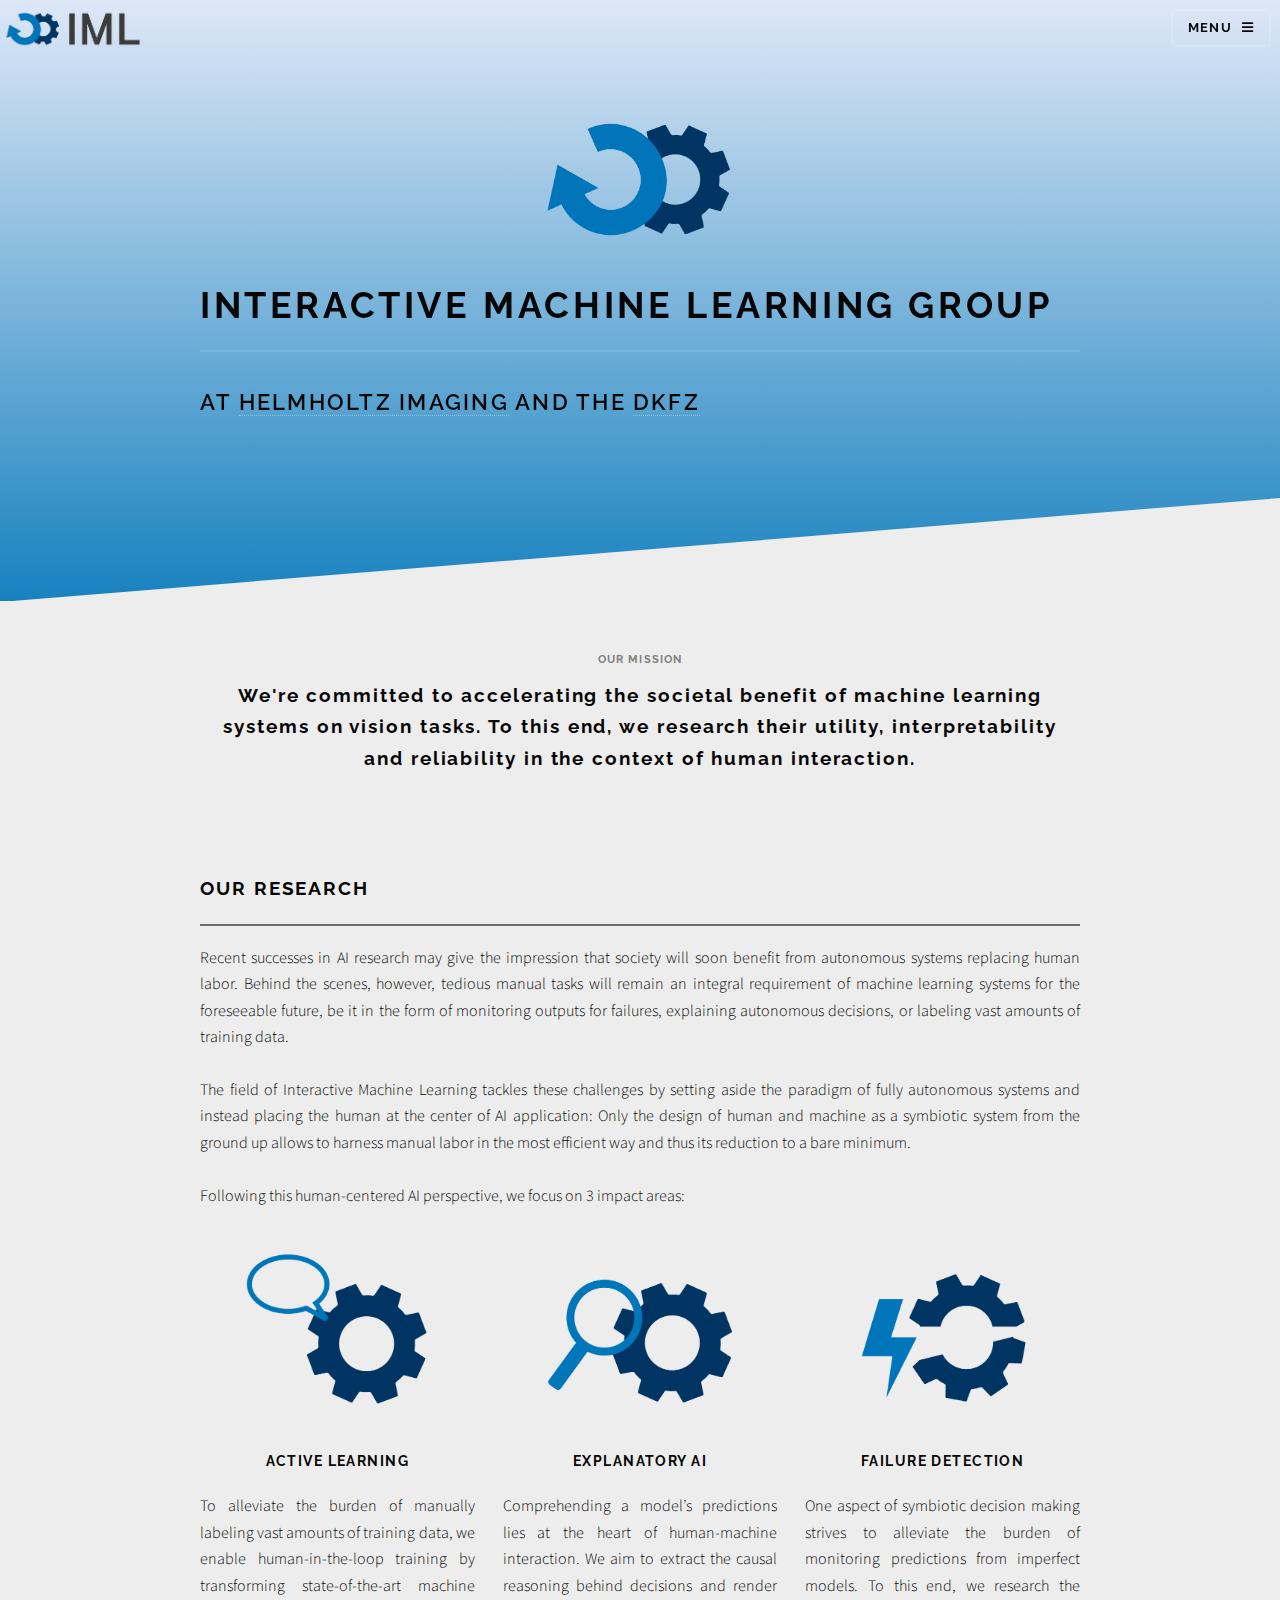
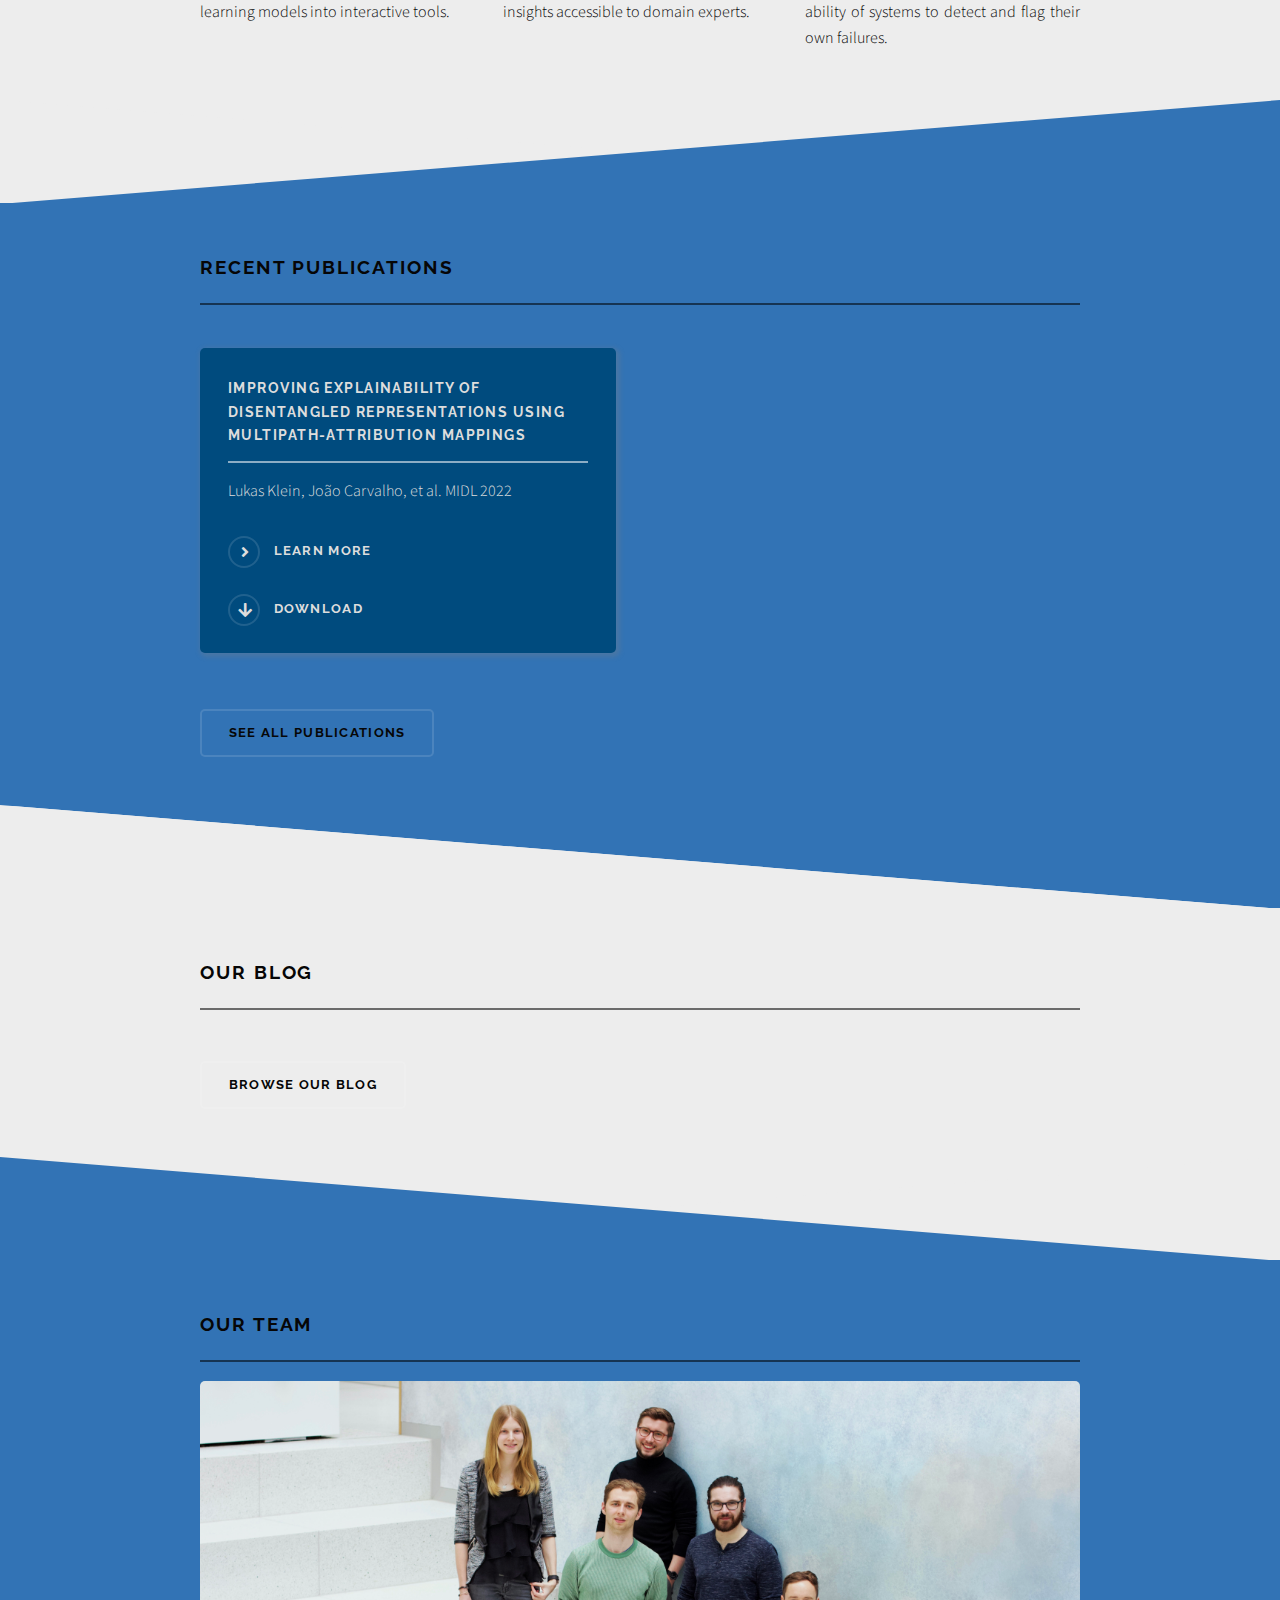
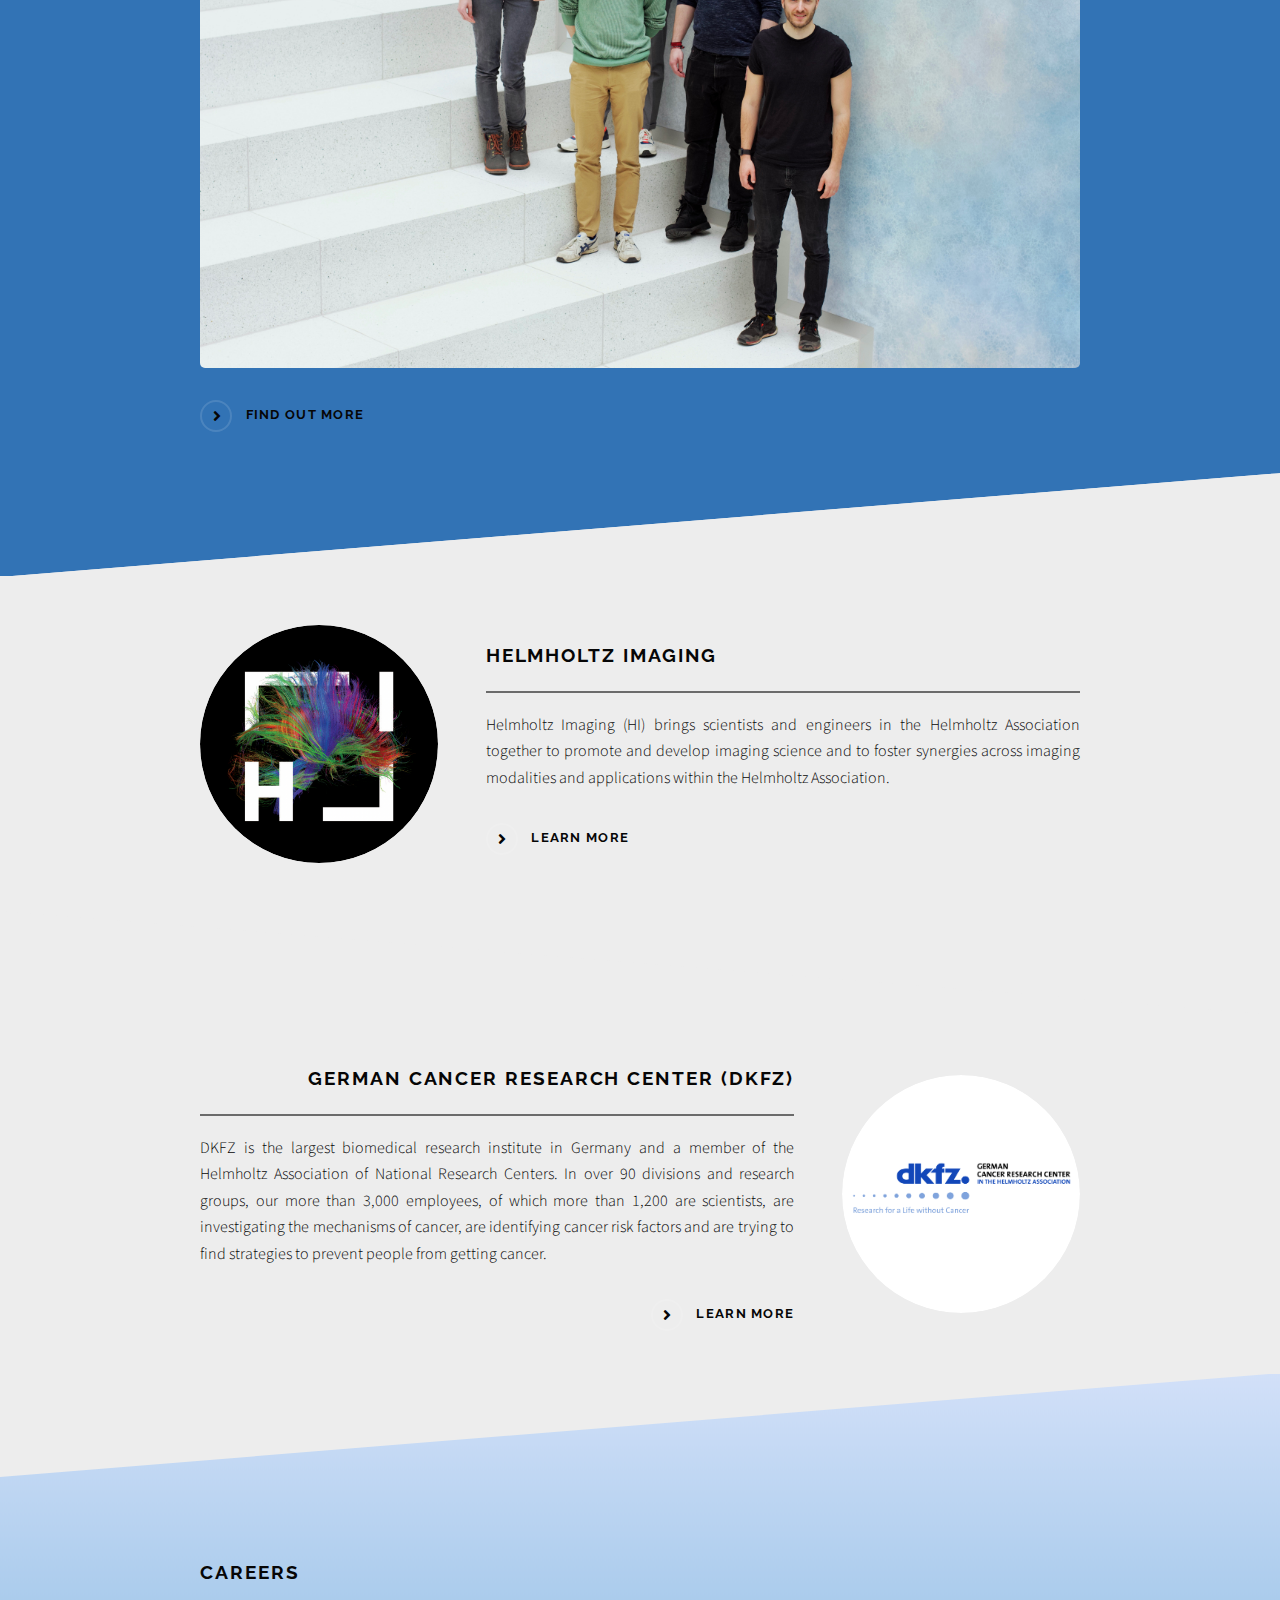
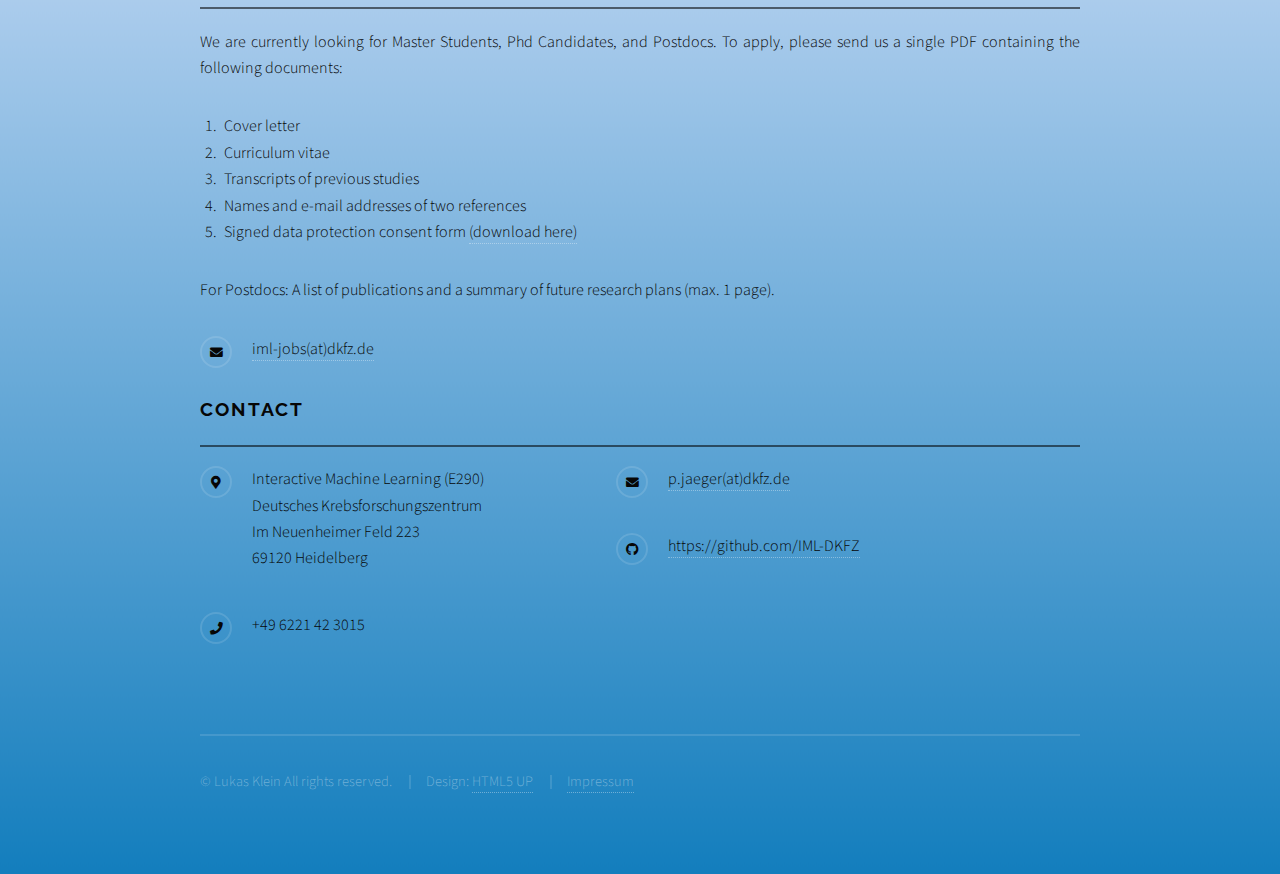
==== index.html @ 7877ff31 "from video back to gif background" ====
<!DOCTYPE HTML>
<!--
	Solid State by HTML5 UP
	html5up.net | @ajlkn
	Free for personal and commercial use under the CCA 3.0 license (html5up.net/license)
-->
<html>

<head>
	<title>IML Group - Home</title>
	<meta charset="utf-8" />
	<meta name="viewport" content="width=device-width, initial-scale=1, user-scalable=no" />
	<link rel="stylesheet" href="assets/css/main.css" />
	<noscript>
		<link rel="stylesheet" href="assets/css/noscript.css" />
	</noscript>
	<link rel="icon" type="image/vnd.microsoft.icon" href="images/favicon.ico">
</head>


<body class="is-preload">
	<!-- Page Wrapper -->
	<div id="page-wrapper">
		<!-- Header -->
		<header id="header" class="alt">
			<a href="index.html"><img src="images/logo.png" /></a>
			<nav>
				<a href="#menu">Menu</a>
			</nav>
		</header>

		<!-- Menu -->
		<nav id="menu">
			<div class="inner">
				<h2>Menu</h2>
				<ul class="links">
					<li><a href="index.html">Home</a></li>
					<li><a href="publications.html">Publications</a></li>
					<li><a href="blog.html">Blog</a></li>
					<li><a href="aboutus.html">Team</a></li>
					<li><a href="careers.html">Careers</a></li>
					<li><a href="https://github.com/IML-DKFZ" target="_blank" rel="noopener noreferrer">GitHub</a></li>
				</ul>
				<a href="#" class="close">Close</a>
			</div>
		</nav>

		<!-- Banner -->
		<section id="banner">
			<div class="inner">

				<center>
					<div class="logo">
						<img src="images/logo2.png" />
					</div>
				</center>

				<h2>Interactive Machine Learning Group</h2>
				<p>At <a href="https://www.helmholtz-imaging.de">Helmholtz Imaging</a> and the <a
						href="https://www.dkfz.de/en/interaktives-maschinelles-lernen/index.php">DKFZ</a>
				</p>
			</div>
		</section>

		<!-- Wrapper -->

		<section id="four" class="wrapper style2">
			<div class="inner">
				<div class="content">
					<center>
						<h5 style="color:grey">Our Mission</h5>
						<h2 style="text-transform:none;">We're committed to accelerating the societal benefit of machine
							learning systems on vision tasks. To this end, we research their utility,
							interpretability and reliability in the context of human interaction.</h2>
					</center>
					<br><br><br>
					<h2 class="major">Our Research</h2>
					<p style="text-align:justify;">
						Recent successes in AI research may give the impression that society will soon benefit from
						autonomous systems replacing human labor.
						Behind the scenes, however, tedious manual tasks will remain an integral requirement of machine
						learning systems for the foreseeable future,
						be it in the form of monitoring outputs for failures, explaining autonomous decisions, or
						labeling vast amounts of training data.<br><br>
						The field of Interactive Machine Learning tackles these challenges by setting aside the paradigm
						of fully autonomous systems and instead placing the human at the center of AI application:
						Only the design of human and machine as a symbiotic system from the ground up allows to harness
						manual labor in the most efficient way and thus its reduction to a bare minimum. <br><br>
						Following this human-centered AI perspective, we focus on 3 impact areas:

					</p>
					<div class="row">
						<div class="col-4 col-12-medium">
							<center>
								<img src="images/al.png" width="200" alt="" />
								<p>
								<h3 class="minor" style="line-height: 0px;">Active Learning</h3>
								</p>
							</center>
							<p style="text-align:justify;">To alleviate the burden of manually labeling vast amounts
								of
								training data, we enable
								human-in-the-loop training by transforming state-of-the-art machine learning models
								into
								interactive tools.</p>
						</div>
						<div class=" col-4 col-12-medium">
							<center>
								<img src="images/xai.png" width="200" alt="" />
								<p>
								<h3 class="minor" style="line-height: 0px;">Explanatory AI</h3>
								</p>
							</center>
							<p style="text-align:justify;">Comprehending a model’s predictions lies at the heart of
								human-machine interaction. We
								aim to extract the causal reasoning behind decisions and render insights accessible
								to
								domain experts.</p>
						</div>
						<div class="col-4 col-12-medium">
							<center>
								<img src="images/ood.png" width="200" alt="" />
								<p>
								<h3 class="minor" style="line-height: 0px;">Failure Detection</h3>
								</p>
							</center>
							<p style="text-align:justify;">One aspect of symbiotic decision making strives to
								alleviate
								the burden of monitoring
								predictions from imperfect models. To this end, we research the ability of systems
								to
								detect and flag their own failures.</p>
						</div>
					</div>

				</div>
			</div>
		</section>

		<!-- Four -->
		<section id="four" class="wrapper style1">
			<div class="inner">
				<h2 class="major">Recent Publications</h2>
				<section class="features">
					<article>
						<a href="blog.html" class="image"><img src="images/Blog_Pub_Images/xdssl.png" alt="" /></a>
						<h3 class="major">Improving Explainability of Disentangled Representations using
							Multipath-Attribution Mappings</h3>
						<p>Lukas Klein, João Carvalho, et al. MIDL 2022 </p>
						<a href="publications.html" class="special">Learn more</a>
						<a href="https://openreview.net/pdf?id=3uQ2Z0MhnoE" class="download">Download</a>
					</article>
				</section>
				<ul class="actions">
					<li><a href="publications.html" class="button">See all Publications</a></li>
				</ul>
			</div>
		</section>

		</section>

		<!-- Four -->
		<section id="four" class="wrapper alt style2">
			<div class="inner">
				<h2 class="major">Our Blog</h2>
				<section class="features">
					<!-- <article>
						<a href="blog.html" class="image"><img src="images/Blog_Pub_Images/xdssl.png" alt="" /></a>
						<h3 class="major">Improving Explainability of Disentangled Representations
							using
							Multipath-Attribution Mappings</h3>
						<p>Ethan Perez, Saffron Huang, et al. arXiv 2022 </p>
						<a href="/blog_article_1.html" class="special">Learn more</a>
					</article> -->
				</section>
				<ul class="actions">
					<li><a href="blog.html" class="button">Browse our Blog</a></li>
				</ul>
			</div>
		</section>

		</section>

		<section id="wrapper">
			<section id="eight" class="wrapper alt style1">
				<div class="inner">
					<div class="content">
						<h2 class="major">Our Team</h2>
						<div class="col-12"><span class="image fit"><img src="images/team.jpg" alt="" /></span></div>
						<a href="aboutus.html" class="special">Find out more</a>
					</div>
				</div>
			</section>

			<!-- One -->
			<section id="one" class="wrapper spotlight style1">
				<div class="inner">
					<a href="#" class="image"><img src="images/hi.png" alt="" /></a>
					<div class="content">
						<h2 class="major">Helmholtz Imaging</h2>
						<p style="text-align:justify;">Helmholtz Imaging (HI) brings scientists and
							engineers in the Helmholtz
							Association
							together to promote and develop imaging science and to foster synergies across imaging
							modalities and applications within the Helmholtz Association.</p>
						<a href="https://www.helmholtz-imaging.de" class="special">Learn more</a>
					</div>
				</div>
			</section>

			<!-- Two -->
			<section id="two" class="wrapper alt spotlight style1">
				<div class="inner">
					<a href="#" class="image"><img src="images/dkfz.png" alt="" /></a>
					<div class="content">
						<h2 class="major">German Cancer Research Center (DKFZ)</h2>
						<p style="text-align:justify;">DKFZ is the largest biomedical research institute in Germany and
							a member of the
							Helmholtz Association of National Research Centers. In over 90 divisions and research
							groups,
							our more than 3,000 employees, of which more than 1,200 are scientists, are investigating
							the
							mechanisms of cancer, are identifying cancer risk factors and are trying to find strategies
							to
							prevent people from getting cancer. </p>
						<a href="https://www.dkfz.de/en/interaktives-maschinelles-lernen/index.php"
							class="special">Learn
							more</a>
					</div>
				</div>
			</section>

			<!-- Footer -->
			<section id="footer">
				<div class="inner">
					<h2 class="major">Careers</h2>
					<p style="text-align:justify;">We are currently looking for Master Students, Phd Candidates, and
						Postdocs. To apply, please send
						us a single PDF containing the following documents:
					<ol>
						<li>Cover letter </li>
						<li>Curriculum vitae</li>
						<li>Transcripts of previous studies</li>
						<li>Names and e-mail addresses of two references</li>
						<li>Signed data protection consent form <a
								href="https://www.dkfz.de/en/mic/vacancies/DataProtectionConsent_E230_english_17.08.2020.pdf">(download
								here)
							</a></li>
					</ol>
					For Postdocs: A list of publications and a summary of future research plans (max. 1 page).</p>
					<ul class="contact">
						<li class="icon solid fa-envelope"><a href="mailto:iml-jobs@dkfz.de">iml-jobs(at)dkfz.de
							</a></li>

					</ul>
					<h2 class="major">Contact</h2>
					<ul class="contact">
						<li class="icon solid fa-map-marker-alt">
							Interactive Machine Learning (E290) <br />
							Deutsches Krebsforschungszentrum <br />
							Im Neuenheimer Feld 223 <br />
							69120 Heidelberg
						</li>
						<li class="icon solid fa-phone">+49 6221 42 3015</li>

					</ul>

					<ul class="contact">
						<li class="icon solid fa-envelope"><a href="mailto:p.jaegers@dkfz.de">p.jaeger(at)dkfz.de
							</a></li>
						<li class="icon brands fa-github"><a href="https://github.com/IML-DKFZ" target="_blank"
								rel="noopener noreferrer">https://github.com/IML-DKFZ</a></li>
					</ul>

					<ul class="copyright">
						<li>&copy; Lukas Klein All rights reserved.</li>
						<li>Design: <a href="http://html5up.net">HTML5 UP</a></li>
						<li><a href="impressum.html">Impressum</a></li>
					</ul>
				</div>
			</section>

	</div>

	<!-- Scripts -->
	<script src="assets/js/jquery.min.js"></script>
	<script src="assets/js/jquery.scrollex.min.js"></script>
	<script src="assets/js/browser.min.js"></script>
	<script src="assets/js/breakpoints.min.js"></script>
	<script src="assets/js/util.js"></script>
	<script src="assets/js/main.js"></script>

</body>

</html>
---- assets/css/main.css ----
@import url(fontawesome-all.min.css);
@import url("https://fonts.googleapis.com/css?family=Raleway:200,400,700|Source+Sans+Pro:300,400,600,300italic,600italic");

/*
	Solid State by HTML5 UP
	html5up.net | @ajlkn
	Free for personal and commercial use under the CCA 3.0 license (html5up.net/license)
*/

html,
body,
div,
span,
applet,
object,
iframe,
h1,
h2,
h3,
h4,
h5,
h6,
p,
blockquote,
pre,
a,
abbr,
acronym,
address,
big,
cite,
code,
del,
dfn,
em,
img,
ins,
kbd,
q,
s,
samp,
small,
strike,
strong,
sub,
sup,
tt,
var,
b,
u,
i,
center,
dl,
dt,
dd,
ol,
ul,
li,
fieldset,
form,
label,
legend,
table,
caption,
tbody,
tfoot,
thead,
tr,
th,
td,
article,
aside,
canvas,
details,
embed,
figure,
figcaption,
footer,
header,
hgroup,
menu,
nav,
output,
ruby,
section,
summary,
time,
mark,
audio,
video {
	margin: 0;
	padding: 0;
	border: 0;
	font-size: 100%;
	font: inherit;
	vertical-align: baseline;
}

article,
aside,
details,
figcaption,
figure,
footer,
header,
hgroup,
menu,
nav,
section {
	display: block;
}

body {
	line-height: 1;
}

ol,
ul {
	list-style: none;
}

blockquote,
q {
	quotes: none;
}

blockquote:before,
blockquote:after,
q:before,
q:after {
	content: '';
	content: none;
}

table {
	border-collapse: collapse;
	border-spacing: 0;
}

body {
	-webkit-text-size-adjust: none;
}

mark {
	background-color: transparent;
	color: inherit;
}

input::-moz-focus-inner {
	border: 0;
	padding: 0;
}

input,
select,
textarea {
	-moz-appearance: none;
	-webkit-appearance: none;
	-ms-appearance: none;
	appearance: none;
}

/* Basic */

@-ms-viewport {
	width: device-width;
}

body {
	-ms-overflow-style: scrollbar;
}

@media screen and (max-width: 480px) {

	html,
	body {
		min-width: 320px;
	}

}

html {
	box-sizing: border-box;
}

*,
*:before,
*:after {
	box-sizing: inherit;
}

body {
	background-color: #ededed;
	background-image: linear-gradient(to top, rgba(0, 118, 186, 0.9), 80%, rgba(212, 227, 252, 0.6)), url("../../images/bg2.gif");
	background-size: auto,
		cover;
	background-attachment: fixed,
		fixed;
	background-position: center,
		center;
}

body.is-preload *,
body.is-preload *:before,
body.is-preload *:after {
	-moz-animation: none !important;
	-webkit-animation: none !important;
	-ms-animation: none !important;
	animation: none !important;
	-moz-transition: none !important;
	-webkit-transition: none !important;
	-ms-transition: none !important;
	transition: none !important;
}

/* Type */

body,
input,
select,
textarea {
	color: #060606;
	font-family: "Source Sans Pro", Helvetica, sans-serif;
	font-size: 16.5pt;
	font-weight: 300;
	line-height: 1.65;
}

@media screen and (max-width: 1680px) {

	body,
	input,
	select,
	textarea {
		font-size: 13pt;
	}

}

@media screen and (max-width: 1280px) {

	body,
	input,
	select,
	textarea {
		font-size: 12pt;
	}

}

@media screen and (max-width: 980px) {

	body,
	input,
	select,
	textarea {
		font-size: 12pt;
	}

}

@media screen and (max-width: 736px) {

	body,
	input,
	select,
	textarea {
		font-size: 12pt;
	}

}

@media screen and (max-width: 480px) {

	body,
	input,
	select,
	textarea {
		font-size: 12pt;
	}

}

a {
	-moz-transition: color 0.2s ease-in-out, border-bottom-color 0.2s ease-in-out;
	-webkit-transition: color 0.2s ease-in-out, border-bottom-color 0.2s ease-in-out;
	-ms-transition: color 0.2s ease-in-out, border-bottom-color 0.2s ease-in-out;
	transition: color 0.2s ease-in-out, border-bottom-color 0.2s ease-in-out;
	border-bottom: dotted 1px rgba(255, 255, 255, 0.35);
	color: #060606;
	text-decoration: none;
}

a:hover {
	border-bottom-color: transparent;
	color: #060606 !important;
}

a.special:not(.button) {
	text-decoration: none;
	border-bottom: 0;
	display: block;
	font-family: Raleway, Helvetica, sans-serif;
	font-size: 0.8em;
	font-weight: 700;
	letter-spacing: 0.1em;
	margin: 0 0 2em 0;
	text-transform: uppercase;
}

a.special:not(.button):before {
	-moz-osx-font-smoothing: grayscale;
	-webkit-font-smoothing: antialiased;
	display: inline-block;
	font-style: normal;
	font-variant: normal;
	text-rendering: auto;
	line-height: 1;
	text-transform: none !important;
	font-family: 'Font Awesome 5 Free';
	font-weight: 900;
}

a.special:not(.button):before {
	-moz-transition: background-color 0.2s ease-in-out;
	-webkit-transition: background-color 0.2s ease-in-out;
	-ms-transition: background-color 0.2s ease-in-out;
	transition: background-color 0.2s ease-in-out;
	border-radius: 100%;
	border: solid 2px rgba(255, 255, 255, 0.125);
	content: '\f105';
	display: inline-block;
	font-size: 1.25em;
	height: 2em;
	line-height: 1.75em;
	margin-right: 0.85em;
	text-align: center;
	text-indent: 0.15em;
	vertical-align: middle;
	width: 2em;
}

a.special:not(.button):hover:before {
	background-color: rgba(255, 255, 255, 0.025);
}

a.special:not(.button):active:before {
	background-color: rgba(255, 255, 255, 0.075);
}

a.download:not(.button) {
	text-decoration: none;
	border-bottom: 0;
	display: block;
	font-family: Raleway, Helvetica, sans-serif;
	font-size: 0.8em;
	font-weight: 700;
	letter-spacing: 0.1em;
	margin: 0 0 2em 0;
	text-transform: uppercase;
}

a.download:not(.button):before {
	-moz-osx-font-smoothing: grayscale;
	-webkit-font-smoothing: antialiased;
	display: inline-block;
	font-style: normal;
	font-variant: normal;
	text-rendering: auto;
	line-height: 1;
	text-transform: none !important;
	font-family: 'Font Awesome 5 Free';
	font-weight: 900;
}

a.download:not(.button):before {
	-moz-transition: background-color 0.2s ease-in-out;
	-webkit-transition: background-color 0.2s ease-in-out;
	-ms-transition: background-color 0.2s ease-in-out;
	transition: background-color 0.2s ease-in-out;
	border-radius: 100%;
	border: solid 2px rgba(255, 255, 255, 0.125);
	content: '\f063';
	display: inline-block;
	font-size: 1.25em;
	height: 2em;
	line-height: 1.75em;
	margin-right: 0.85em;
	text-align: center;
	text-indent: 0.15em;
	vertical-align: middle;
	width: 2em;
}

a.download:not(.button):hover:before {
	background-color: rgba(255, 255, 255, 0.025);
}

a.download:not(.button):active:before {
	background-color: rgba(255, 255, 255, 0.075);
}

strong,
b {
	color: #060606;
	font-weight: 600;
}

em,
i {
	font-style: italic;
}

p {
	margin: 0 0 2em 0;
}

h1,
h2,
h3,
h4,
h5,
h6 {
	color: #060606;
	font-family: Raleway, Helvetica, sans-serif;
	font-weight: 700;
	letter-spacing: 0.1em;
	margin: 0 0 1em 0;
	text-transform: uppercase;
}

h1 a,
h2 a,
h3 a,
h4 a,
h5 a,
h6 a {
	color: inherit;
	text-decoration: none;
	border-bottom: 0;
}

h1 span,
h2 span,
h3 span,
h4 span,
h5 span,
h6 span {
	font-weight: 200;
}

h1.major,
h2.major,
h3.major,
h4.major,
h5.major,
h6.major {
	padding-bottom: 1em;
	border-bottom: solid 2px rgba(0, 0, 0, 0.55);
}

h2 {
	font-size: 1.2em;
}

h3 {
	font-size: 0.9em;
}

h4 {
	font-size: 0.7em;
}

h5 {
	font-size: 0.7em;
}

h6 {
	font-size: 0.7em;
}

@media screen and (max-width: 736px) {

	h2 {
		font-size: 1em;
	}

	h3 {
		font-size: 0.8em;
	}

}

sub {
	font-size: 0.8em;
	position: relative;
	top: 0.5em;
}

sup {
	font-size: 0.8em;
	position: relative;
	top: -0.5em;
}

blockquote {
	border-left: solid 4px rgba(255, 255, 255, 0.125);
	font-style: italic;
	margin: 0 0 2em 0;
	padding: 0.5em 0 0.5em 2em;
}

code {
	background: rgba(255, 255, 255, 0.025);
	border-radius: 5px;
	border: solid 2px rgba(255, 255, 255, 0.125);
	font-family: "Courier New", monospace;
	font-size: 0.9em;
	margin: 0 0.25em;
	padding: 0.25em 0.65em;
}

pre {
	-webkit-overflow-scrolling: touch;
	font-family: "Courier New", monospace;
	font-size: 0.9em;
	margin: 0 0 2em 0;
}

pre code {
	display: block;
	line-height: 1.75em;
	padding: 1em 1.5em;
	overflow-x: auto;
}

hr {
	border: 0;
	border-bottom: solid 2px rgba(255, 255, 255, 0.125);
	margin: 2.5em 0;
}

hr.major {
	margin: 4em 0;
}

.align-left {
	text-align: left;
}

.align-center {
	text-align: center;
}

.align-right {
	text-align: right;
}

/* Row */

.row {
	display: flex;
	flex-wrap: wrap;
	box-sizing: border-box;
	align-items: stretch;
}

.row>* {
	box-sizing: border-box;
}

.row.gtr-uniform>*> :last-child {
	margin-bottom: 0;
}

.row.aln-left {
	justify-content: flex-start;
}

.row.aln-center {
	justify-content: center;
}

.row.aln-right {
	justify-content: flex-end;
}

.row.aln-top {
	align-items: flex-start;
}

.row.aln-middle {
	align-items: center;
}

.row.aln-bottom {
	align-items: flex-end;
}

.row>.imp {
	order: -1;
}

.row>.col-1 {
	width: 8.33333%;
}

.row>.off-1 {
	margin-left: 8.33333%;
}

.row>.col-2 {
	width: 16.66667%;
}

.row>.off-2 {
	margin-left: 16.66667%;
}

.row>.col-3 {
	width: 25%;
}

.row>.off-3 {
	margin-left: 25%;
}

.row>.col-4 {
	width: 33.33333%;
}

.row>.off-4 {
	margin-left: 33.33333%;
}

.row>.col-5 {
	width: 41.66667%;
}

.row>.off-5 {
	margin-left: 41.66667%;
}

.row>.col-6 {
	width: 50%;
}

.row>.off-6 {
	margin-left: 50%;
}

.row>.col-7 {
	width: 58.33333%;
}

.row>.off-7 {
	margin-left: 58.33333%;
}

.row>.col-8 {
	width: 66.66667%;
}

.row>.off-8 {
	margin-left: 66.66667%;
}

.row>.col-9 {
	width: 75%;
}

.row>.off-9 {
	margin-left: 75%;
}

.row>.col-10 {
	width: 83.33333%;
}

.row>.off-10 {
	margin-left: 83.33333%;
}

.row>.col-11 {
	width: 91.66667%;
}

.row>.off-11 {
	margin-left: 91.66667%;
}

.row>.col-12 {
	width: 100%;
}

.row>.off-12 {
	margin-left: 100%;
}

.row.gtr-0 {
	margin-top: 0;
	margin-left: 0em;
}

.row.gtr-0>* {
	padding: 0 0 0 0em;
}

.row.gtr-0.gtr-uniform {
	margin-top: 0em;
}

.row.gtr-0.gtr-uniform>* {
	padding-top: 0em;
}

.row.gtr-25 {
	margin-top: 0;
	margin-left: -0.4375em;
}

.row.gtr-25>* {
	padding: 0 0 0 0.4375em;
}

.row.gtr-25.gtr-uniform {
	margin-top: -0.4375em;
}

.row.gtr-25.gtr-uniform>* {
	padding-top: 0.4375em;
}

.row.gtr-50 {
	margin-top: 0;
	margin-left: -0.875em;
}

.row.gtr-50>* {
	padding: 0 0 0 0.875em;
}

.row.gtr-50.gtr-uniform {
	margin-top: -0.875em;
}

.row.gtr-50.gtr-uniform>* {
	padding-top: 0.875em;
}

.row {
	margin-top: 0;
	margin-left: -1.75em;
}

.row>* {
	padding: 0 0 0 1.75em;
}

.row.gtr-uniform {
	margin-top: -1.75em;
}

.row.gtr-uniform>* {
	padding-top: 1.75em;
}

.row.gtr-150 {
	margin-top: 0;
	margin-left: -2.625em;
}

.row.gtr-150>* {
	padding: 0 0 0 2.625em;
}

.row.gtr-150.gtr-uniform {
	margin-top: -2.625em;
}

.row.gtr-150.gtr-uniform>* {
	padding-top: 2.625em;
}

.row.gtr-200 {
	margin-top: 0;
	margin-left: -3.5em;
}

.row.gtr-200>* {
	padding: 0 0 0 3.5em;
}

.row.gtr-200.gtr-uniform {
	margin-top: -3.5em;
}

.row.gtr-200.gtr-uniform>* {
	padding-top: 3.5em;
}

@media screen and (max-width: 1680px) {

	.row {
		display: flex;
		flex-wrap: wrap;
		box-sizing: border-box;
		align-items: stretch;
	}

	.row>* {
		box-sizing: border-box;
	}

	.row.gtr-uniform>*> :last-child {
		margin-bottom: 0;
	}

	.row.aln-left {
		justify-content: flex-start;
	}

	.row.aln-center {
		justify-content: center;
	}

	.row.aln-right {
		justify-content: flex-end;
	}

	.row.aln-top {
		align-items: flex-start;
	}

	.row.aln-middle {
		align-items: center;
	}

	.row.aln-bottom {
		align-items: flex-end;
	}

	.row>.imp-xlarge {
		order: -1;
	}

	.row>.col-1-xlarge {
		width: 8.33333%;
	}

	.row>.off-1-xlarge {
		margin-left: 8.33333%;
	}

	.row>.col-2-xlarge {
		width: 16.66667%;
	}

	.row>.off-2-xlarge {
		margin-left: 16.66667%;
	}

	.row>.col-3-xlarge {
		width: 25%;
	}

	.row>.off-3-xlarge {
		margin-left: 25%;
	}

	.row>.col-4-xlarge {
		width: 33.33333%;
	}

	.row>.off-4-xlarge {
		margin-left: 33.33333%;
	}

	.row>.col-5-xlarge {
		width: 41.66667%;
	}

	.row>.off-5-xlarge {
		margin-left: 41.66667%;
	}

	.row>.col-6-xlarge {
		width: 50%;
	}

	.row>.off-6-xlarge {
		margin-left: 50%;
	}

	.row>.col-7-xlarge {
		width: 58.33333%;
	}

	.row>.off-7-xlarge {
		margin-left: 58.33333%;
	}

	.row>.col-8-xlarge {
		width: 66.66667%;
	}

	.row>.off-8-xlarge {
		margin-left: 66.66667%;
	}

	.row>.col-9-xlarge {
		width: 75%;
	}

	.row>.off-9-xlarge {
		margin-left: 75%;
	}

	.row>.col-10-xlarge {
		width: 83.33333%;
	}

	.row>.off-10-xlarge {
		margin-left: 83.33333%;
	}

	.row>.col-11-xlarge {
		width: 91.66667%;
	}

	.row>.off-11-xlarge {
		margin-left: 91.66667%;
	}

	.row>.col-12-xlarge {
		width: 100%;
	}

	.row>.off-12-xlarge {
		margin-left: 100%;
	}

	.row.gtr-0 {
		margin-top: 0;
		margin-left: 0em;
	}

	.row.gtr-0>* {
		padding: 0 0 0 0em;
	}

	.row.gtr-0.gtr-uniform {
		margin-top: 0em;
	}

	.row.gtr-0.gtr-uniform>* {
		padding-top: 0em;
	}

	.row.gtr-25 {
		margin-top: 0;
		margin-left: -0.4375em;
	}

	.row.gtr-25>* {
		padding: 0 0 0 0.4375em;
	}

	.row.gtr-25.gtr-uniform {
		margin-top: -0.4375em;
	}

	.row.gtr-25.gtr-uniform>* {
		padding-top: 0.4375em;
	}

	.row.gtr-50 {
		margin-top: 0;
		margin-left: -0.875em;
	}

	.row.gtr-50>* {
		padding: 0 0 0 0.875em;
	}

	.row.gtr-50.gtr-uniform {
		margin-top: -0.875em;
	}

	.row.gtr-50.gtr-uniform>* {
		padding-top: 0.875em;
	}

	.row {
		margin-top: 0;
		margin-left: -1.75em;
	}

	.row>* {
		padding: 0 0 0 1.75em;
	}

	.row.gtr-uniform {
		margin-top: -1.75em;
	}

	.row.gtr-uniform>* {
		padding-top: 1.75em;
	}

	.row.gtr-150 {
		margin-top: 0;
		margin-left: -2.625em;
	}

	.row.gtr-150>* {
		padding: 0 0 0 2.625em;
	}

	.row.gtr-150.gtr-uniform {
		margin-top: -2.625em;
	}

	.row.gtr-150.gtr-uniform>* {
		padding-top: 2.625em;
	}

	.row.gtr-200 {
		margin-top: 0;
		margin-left: -3.5em;
	}

	.row.gtr-200>* {
		padding: 0 0 0 3.5em;
	}

	.row.gtr-200.gtr-uniform {
		margin-top: -3.5em;
	}

	.row.gtr-200.gtr-uniform>* {
		padding-top: 3.5em;
	}

}

@media screen and (max-width: 1280px) {

	.row {
		display: flex;
		flex-wrap: wrap;
		box-sizing: border-box;
		align-items: stretch;
	}

	.row>* {
		box-sizing: border-box;
	}

	.row.gtr-uniform>*> :last-child {
		margin-bottom: 0;
	}

	.row.aln-left {
		justify-content: flex-start;
	}

	.row.aln-center {
		justify-content: center;
	}

	.row.aln-right {
		justify-content: flex-end;
	}

	.row.aln-top {
		align-items: flex-start;
	}

	.row.aln-middle {
		align-items: center;
	}

	.row.aln-bottom {
		align-items: flex-end;
	}

	.row>.imp-large {
		order: -1;
	}

	.row>.col-1-large {
		width: 8.33333%;
	}

	.row>.off-1-large {
		margin-left: 8.33333%;
	}

	.row>.col-2-large {
		width: 16.66667%;
	}

	.row>.off-2-large {
		margin-left: 16.66667%;
	}

	.row>.col-3-large {
		width: 25%;
	}

	.row>.off-3-large {
		margin-left: 25%;
	}

	.row>.col-4-large {
		width: 33.33333%;
	}

	.row>.off-4-large {
		margin-left: 33.33333%;
	}

	.row>.col-5-large {
		width: 41.66667%;
	}

	.row>.off-5-large {
		margin-left: 41.66667%;
	}

	.row>.col-6-large {
		width: 50%;
	}

	.row>.off-6-large {
		margin-left: 50%;
	}

	.row>.col-7-large {
		width: 58.33333%;
	}

	.row>.off-7-large {
		margin-left: 58.33333%;
	}

	.row>.col-8-large {
		width: 66.66667%;
	}

	.row>.off-8-large {
		margin-left: 66.66667%;
	}

	.row>.col-9-large {
		width: 75%;
	}

	.row>.off-9-large {
		margin-left: 75%;
	}

	.row>.col-10-large {
		width: 83.33333%;
	}

	.row>.off-10-large {
		margin-left: 83.33333%;
	}

	.row>.col-11-large {
		width: 91.66667%;
	}

	.row>.off-11-large {
		margin-left: 91.66667%;
	}

	.row>.col-12-large {
		width: 100%;
	}

	.row>.off-12-large {
		margin-left: 100%;
	}

	.row.gtr-0 {
		margin-top: 0;
		margin-left: 0em;
	}

	.row.gtr-0>* {
		padding: 0 0 0 0em;
	}

	.row.gtr-0.gtr-uniform {
		margin-top: 0em;
	}

	.row.gtr-0.gtr-uniform>* {
		padding-top: 0em;
	}

	.row.gtr-25 {
		margin-top: 0;
		margin-left: -0.4375em;
	}

	.row.gtr-25>* {
		padding: 0 0 0 0.4375em;
	}

	.row.gtr-25.gtr-uniform {
		margin-top: -0.4375em;
	}

	.row.gtr-25.gtr-uniform>* {
		padding-top: 0.4375em;
	}

	.row.gtr-50 {
		margin-top: 0;
		margin-left: -0.875em;
	}

	.row.gtr-50>* {
		padding: 0 0 0 0.875em;
	}

	.row.gtr-50.gtr-uniform {
		margin-top: -0.875em;
	}

	.row.gtr-50.gtr-uniform>* {
		padding-top: 0.875em;
	}

	.row {
		margin-top: 0;
		margin-left: -1.75em;
	}

	.row>* {
		padding: 0 0 0 1.75em;
	}

	.row.gtr-uniform {
		margin-top: -1.75em;
	}

	.row.gtr-uniform>* {
		padding-top: 1.75em;
	}

	.row.gtr-150 {
		margin-top: 0;
		margin-left: -2.625em;
	}

	.row.gtr-150>* {
		padding: 0 0 0 2.625em;
	}

	.row.gtr-150.gtr-uniform {
		margin-top: -2.625em;
	}

	.row.gtr-150.gtr-uniform>* {
		padding-top: 2.625em;
	}

	.row.gtr-200 {
		margin-top: 0;
		margin-left: -3.5em;
	}

	.row.gtr-200>* {
		padding: 0 0 0 3.5em;
	}

	.row.gtr-200.gtr-uniform {
		margin-top: -3.5em;
	}

	.row.gtr-200.gtr-uniform>* {
		padding-top: 3.5em;
	}

}

@media screen and (max-width: 980px) {

	.row {
		display: flex;
		flex-wrap: wrap;
		box-sizing: border-box;
		align-items: stretch;
	}

	.row>* {
		box-sizing: border-box;
	}

	.row.gtr-uniform>*> :last-child {
		margin-bottom: 0;
	}

	.row.aln-left {
		justify-content: flex-start;
	}

	.row.aln-center {
		justify-content: center;
	}

	.row.aln-right {
		justify-content: flex-end;
	}

	.row.aln-top {
		align-items: flex-start;
	}

	.row.aln-middle {
		align-items: center;
	}

	.row.aln-bottom {
		align-items: flex-end;
	}

	.row>.imp-medium {
		order: -1;
	}

	.row>.col-1-medium {
		width: 8.33333%;
	}

	.row>.off-1-medium {
		margin-left: 8.33333%;
	}

	.row>.col-2-medium {
		width: 16.66667%;
	}

	.row>.off-2-medium {
		margin-left: 16.66667%;
	}

	.row>.col-3-medium {
		width: 25%;
	}

	.row>.off-3-medium {
		margin-left: 25%;
	}

	.row>.col-4-medium {
		width: 33.33333%;
	}

	.row>.off-4-medium {
		margin-left: 33.33333%;
	}

	.row>.col-5-medium {
		width: 41.66667%;
	}

	.row>.off-5-medium {
		margin-left: 41.66667%;
	}

	.row>.col-6-medium {
		width: 50%;
	}

	.row>.off-6-medium {
		margin-left: 50%;
	}

	.row>.col-7-medium {
		width: 58.33333%;
	}

	.row>.off-7-medium {
		margin-left: 58.33333%;
	}

	.row>.col-8-medium {
		width: 66.66667%;
	}

	.row>.off-8-medium {
		margin-left: 66.66667%;
	}

	.row>.col-9-medium {
		width: 75%;
	}

	.row>.off-9-medium {
		margin-left: 75%;
	}

	.row>.col-10-medium {
		width: 83.33333%;
	}

	.row>.off-10-medium {
		margin-left: 83.33333%;
	}

	.row>.col-11-medium {
		width: 91.66667%;
	}

	.row>.off-11-medium {
		margin-left: 91.66667%;
	}

	.row>.col-12-medium {
		width: 100%;
	}

	.row>.off-12-medium {
		margin-left: 100%;
	}

	.row.gtr-0 {
		margin-top: 0;
		margin-left: 0em;
	}

	.row.gtr-0>* {
		padding: 0 0 0 0em;
	}

	.row.gtr-0.gtr-uniform {
		margin-top: 0em;
	}

	.row.gtr-0.gtr-uniform>* {
		padding-top: 0em;
	}

	.row.gtr-25 {
		margin-top: 0;
		margin-left: -0.4375em;
	}

	.row.gtr-25>* {
		padding: 0 0 0 0.4375em;
	}

	.row.gtr-25.gtr-uniform {
		margin-top: -0.4375em;
	}

	.row.gtr-25.gtr-uniform>* {
		padding-top: 0.4375em;
	}

	.row.gtr-50 {
		margin-top: 0;
		margin-left: -0.875em;
	}

	.row.gtr-50>* {
		padding: 0 0 0 0.875em;
	}

	.row.gtr-50.gtr-uniform {
		margin-top: -0.875em;
	}

	.row.gtr-50.gtr-uniform>* {
		padding-top: 0.875em;
	}

	.row {
		margin-top: 0;
		margin-left: -1.75em;
	}

	.row>* {
		padding: 0 0 0 1.75em;
	}

	.row.gtr-uniform {
		margin-top: -1.75em;
	}

	.row.gtr-uniform>* {
		padding-top: 1.75em;
	}

	.row.gtr-150 {
		margin-top: 0;
		margin-left: -2.625em;
	}

	.row.gtr-150>* {
		padding: 0 0 0 2.625em;
	}

	.row.gtr-150.gtr-uniform {
		margin-top: -2.625em;
	}

	.row.gtr-150.gtr-uniform>* {
		padding-top: 2.625em;
	}

	.row.gtr-200 {
		margin-top: 0;
		margin-left: -3.5em;
	}

	.row.gtr-200>* {
		padding: 0 0 0 3.5em;
	}

	.row.gtr-200.gtr-uniform {
		margin-top: -3.5em;
	}

	.row.gtr-200.gtr-uniform>* {
		padding-top: 3.5em;
	}

}

@media screen and (max-width: 736px) {

	.row {
		display: flex;
		flex-wrap: wrap;
		box-sizing: border-box;
		align-items: stretch;
	}

	.row>* {
		box-sizing: border-box;
	}

	.row.gtr-uniform>*> :last-child {
		margin-bottom: 0;
	}

	.row.aln-left {
		justify-content: flex-start;
	}

	.row.aln-center {
		justify-content: center;
	}

	.row.aln-right {
		justify-content: flex-end;
	}

	.row.aln-top {
		align-items: flex-start;
	}

	.row.aln-middle {
		align-items: center;
	}

	.row.aln-bottom {
		align-items: flex-end;
	}

	.row>.imp-small {
		order: -1;
	}

	.row>.col-1-small {
		width: 8.33333%;
	}

	.row>.off-1-small {
		margin-left: 8.33333%;
	}

	.row>.col-2-small {
		width: 16.66667%;
	}

	.row>.off-2-small {
		margin-left: 16.66667%;
	}

	.row>.col-3-small {
		width: 25%;
	}

	.row>.off-3-small {
		margin-left: 25%;
	}

	.row>.col-4-small {
		width: 33.33333%;
	}

	.row>.off-4-small {
		margin-left: 33.33333%;
	}

	.row>.col-5-small {
		width: 41.66667%;
	}

	.row>.off-5-small {
		margin-left: 41.66667%;
	}

	.row>.col-6-small {
		width: 50%;
	}

	.row>.off-6-small {
		margin-left: 50%;
	}

	.row>.col-7-small {
		width: 58.33333%;
	}

	.row>.off-7-small {
		margin-left: 58.33333%;
	}

	.row>.col-8-small {
		width: 66.66667%;
	}

	.row>.off-8-small {
		margin-left: 66.66667%;
	}

	.row>.col-9-small {
		width: 75%;
	}

	.row>.off-9-small {
		margin-left: 75%;
	}

	.row>.col-10-small {
		width: 83.33333%;
	}

	.row>.off-10-small {
		margin-left: 83.33333%;
	}

	.row>.col-11-small {
		width: 91.66667%;
	}

	.row>.off-11-small {
		margin-left: 91.66667%;
	}

	.row>.col-12-small {
		width: 100%;
	}

	.row>.off-12-small {
		margin-left: 100%;
	}

	.row.gtr-0 {
		margin-top: 0;
		margin-left: 0em;
	}

	.row.gtr-0>* {
		padding: 0 0 0 0em;
	}

	.row.gtr-0.gtr-uniform {
		margin-top: 0em;
	}

	.row.gtr-0.gtr-uniform>* {
		padding-top: 0em;
	}

	.row.gtr-25 {
		margin-top: 0;
		margin-left: -0.3125em;
	}

	.row.gtr-25>* {
		padding: 0 0 0 0.3125em;
	}

	.row.gtr-25.gtr-uniform {
		margin-top: -0.3125em;
	}

	.row.gtr-25.gtr-uniform>* {
		padding-top: 0.3125em;
	}

	.row.gtr-50 {
		margin-top: 0;
		margin-left: -0.625em;
	}

	.row.gtr-50>* {
		padding: 0 0 0 0.625em;
	}

	.row.gtr-50.gtr-uniform {
		margin-top: -0.625em;
	}

	.row.gtr-50.gtr-uniform>* {
		padding-top: 0.625em;
	}

	.row {
		margin-top: 0;
		margin-left: -1.25em;
	}

	.row>* {
		padding: 0 0 0 1.25em;
	}

	.row.gtr-uniform {
		margin-top: -1.25em;
	}

	.row.gtr-uniform>* {
		padding-top: 1.25em;
	}

	.row.gtr-150 {
		margin-top: 0;
		margin-left: -1.875em;
	}

	.row.gtr-150>* {
		padding: 0 0 0 1.875em;
	}

	.row.gtr-150.gtr-uniform {
		margin-top: -1.875em;
	}

	.row.gtr-150.gtr-uniform>* {
		padding-top: 1.875em;
	}

	.row.gtr-200 {
		margin-top: 0;
		margin-left: -2.5em;
	}

	.row.gtr-200>* {
		padding: 0 0 0 2.5em;
	}

	.row.gtr-200.gtr-uniform {
		margin-top: -2.5em;
	}

	.row.gtr-200.gtr-uniform>* {
		padding-top: 2.5em;
	}

}

@media screen and (max-width: 480px) {

	.row {
		display: flex;
		flex-wrap: wrap;
		box-sizing: border-box;
		align-items: stretch;
	}

	.row>* {
		box-sizing: border-box;
	}

	.row.gtr-uniform>*> :last-child {
		margin-bottom: 0;
	}

	.row.aln-left {
		justify-content: flex-start;
	}

	.row.aln-center {
		justify-content: center;
	}

	.row.aln-right {
		justify-content: flex-end;
	}

	.row.aln-top {
		align-items: flex-start;
	}

	.row.aln-middle {
		align-items: center;
	}

	.row.aln-bottom {
		align-items: flex-end;
	}

	.row>.imp-xsmall {
		order: -1;
	}

	.row>.col-1-xsmall {
		width: 8.33333%;
	}

	.row>.off-1-xsmall {
		margin-left: 8.33333%;
	}

	.row>.col-2-xsmall {
		width: 16.66667%;
	}

	.row>.off-2-xsmall {
		margin-left: 16.66667%;
	}

	.row>.col-3-xsmall {
		width: 25%;
	}

	.row>.off-3-xsmall {
		margin-left: 25%;
	}

	.row>.col-4-xsmall {
		width: 33.33333%;
	}

	.row>.off-4-xsmall {
		margin-left: 33.33333%;
	}

	.row>.col-5-xsmall {
		width: 41.66667%;
	}

	.row>.off-5-xsmall {
		margin-left: 41.66667%;
	}

	.row>.col-6-xsmall {
		width: 50%;
	}

	.row>.off-6-xsmall {
		margin-left: 50%;
	}

	.row>.col-7-xsmall {
		width: 58.33333%;
	}

	.row>.off-7-xsmall {
		margin-left: 58.33333%;
	}

	.row>.col-8-xsmall {
		width: 66.66667%;
	}

	.row>.off-8-xsmall {
		margin-left: 66.66667%;
	}

	.row>.col-9-xsmall {
		width: 75%;
	}

	.row>.off-9-xsmall {
		margin-left: 75%;
	}

	.row>.col-10-xsmall {
		width: 83.33333%;
	}

	.row>.off-10-xsmall {
		margin-left: 83.33333%;
	}

	.row>.col-11-xsmall {
		width: 91.66667%;
	}

	.row>.off-11-xsmall {
		margin-left: 91.66667%;
	}

	.row>.col-12-xsmall {
		width: 100%;
	}

	.row>.off-12-xsmall {
		margin-left: 100%;
	}

	.row.gtr-0 {
		margin-top: 0;
		margin-left: 0em;
	}

	.row.gtr-0>* {
		padding: 0 0 0 0em;
	}

	.row.gtr-0.gtr-uniform {
		margin-top: 0em;
	}

	.row.gtr-0.gtr-uniform>* {
		padding-top: 0em;
	}

	.row.gtr-25 {
		margin-top: 0;
		margin-left: -0.3125em;
	}

	.row.gtr-25>* {
		padding: 0 0 0 0.3125em;
	}

	.row.gtr-25.gtr-uniform {
		margin-top: -0.3125em;
	}

	.row.gtr-25.gtr-uniform>* {
		padding-top: 0.3125em;
	}

	.row.gtr-50 {
		margin-top: 0;
		margin-left: -0.625em;
	}

	.row.gtr-50>* {
		padding: 0 0 0 0.625em;
	}

	.row.gtr-50.gtr-uniform {
		margin-top: -0.625em;
	}

	.row.gtr-50.gtr-uniform>* {
		padding-top: 0.625em;
	}

	.row {
		margin-top: 0;
		margin-left: -1.25em;
	}

	.row>* {
		padding: 0 0 0 1.25em;
	}

	.row.gtr-uniform {
		margin-top: -1.25em;
	}

	.row.gtr-uniform>* {
		padding-top: 1.25em;
	}

	.row.gtr-150 {
		margin-top: 0;
		margin-left: -1.875em;
	}

	.row.gtr-150>* {
		padding: 0 0 0 1.875em;
	}

	.row.gtr-150.gtr-uniform {
		margin-top: -1.875em;
	}

	.row.gtr-150.gtr-uniform>* {
		padding-top: 1.875em;
	}

	.row.gtr-200 {
		margin-top: 0;
		margin-left: -2.5em;
	}

	.row.gtr-200>* {
		padding: 0 0 0 2.5em;
	}

	.row.gtr-200.gtr-uniform {
		margin-top: -2.5em;
	}

	.row.gtr-200.gtr-uniform>* {
		padding-top: 2.5em;
	}

}

@media screen and (max-width: 360px) {

	.row {
		display: flex;
		flex-wrap: wrap;
		box-sizing: border-box;
		align-items: stretch;
	}

	.row>* {
		box-sizing: border-box;
	}

	.row.gtr-uniform>*> :last-child {
		margin-bottom: 0;
	}

	.row.aln-left {
		justify-content: flex-start;
	}

	.row.aln-center {
		justify-content: center;
	}

	.row.aln-right {
		justify-content: flex-end;
	}

	.row.aln-top {
		align-items: flex-start;
	}

	.row.aln-middle {
		align-items: center;
	}

	.row.aln-bottom {
		align-items: flex-end;
	}

	.row>.imp-xxsmall {
		order: -1;
	}

	.row>.col-1-xxsmall {
		width: 8.33333%;
	}

	.row>.off-1-xxsmall {
		margin-left: 8.33333%;
	}

	.row>.col-2-xxsmall {
		width: 16.66667%;
	}

	.row>.off-2-xxsmall {
		margin-left: 16.66667%;
	}

	.row>.col-3-xxsmall {
		width: 25%;
	}

	.row>.off-3-xxsmall {
		margin-left: 25%;
	}

	.row>.col-4-xxsmall {
		width: 33.33333%;
	}

	.row>.off-4-xxsmall {
		margin-left: 33.33333%;
	}

	.row>.col-5-xxsmall {
		width: 41.66667%;
	}

	.row>.off-5-xxsmall {
		margin-left: 41.66667%;
	}

	.row>.col-6-xxsmall {
		width: 50%;
	}

	.row>.off-6-xxsmall {
		margin-left: 50%;
	}

	.row>.col-7-xxsmall {
		width: 58.33333%;
	}

	.row>.off-7-xxsmall {
		margin-left: 58.33333%;
	}

	.row>.col-8-xxsmall {
		width: 66.66667%;
	}

	.row>.off-8-xxsmall {
		margin-left: 66.66667%;
	}

	.row>.col-9-xxsmall {
		width: 75%;
	}

	.row>.off-9-xxsmall {
		margin-left: 75%;
	}

	.row>.col-10-xxsmall {
		width: 83.33333%;
	}

	.row>.off-10-xxsmall {
		margin-left: 83.33333%;
	}

	.row>.col-11-xxsmall {
		width: 91.66667%;
	}

	.row>.off-11-xxsmall {
		margin-left: 91.66667%;
	}

	.row>.col-12-xxsmall {
		width: 100%;
	}

	.row>.off-12-xxsmall {
		margin-left: 100%;
	}

	.row.gtr-0 {
		margin-top: 0;
		margin-left: 0em;
	}

	.row.gtr-0>* {
		padding: 0 0 0 0em;
	}

	.row.gtr-0.gtr-uniform {
		margin-top: 0em;
	}

	.row.gtr-0.gtr-uniform>* {
		padding-top: 0em;
	}

	.row.gtr-25 {
		margin-top: 0;
		margin-left: -0.3125em;
	}

	.row.gtr-25>* {
		padding: 0 0 0 0.3125em;
	}

	.row.gtr-25.gtr-uniform {
		margin-top: -0.3125em;
	}

	.row.gtr-25.gtr-uniform>* {
		padding-top: 0.3125em;
	}

	.row.gtr-50 {
		margin-top: 0;
		margin-left: -0.625em;
	}

	.row.gtr-50>* {
		padding: 0 0 0 0.625em;
	}

	.row.gtr-50.gtr-uniform {
		margin-top: -0.625em;
	}

	.row.gtr-50.gtr-uniform>* {
		padding-top: 0.625em;
	}

	.row {
		margin-top: 0;
		margin-left: -1.25em;
	}

	.row>* {
		padding: 0 0 0 1.25em;
	}

	.row.gtr-uniform {
		margin-top: -1.25em;
	}

	.row.gtr-uniform>* {
		padding-top: 1.25em;
	}

	.row.gtr-150 {
		margin-top: 0;
		margin-left: -1.875em;
	}

	.row.gtr-150>* {
		padding: 0 0 0 1.875em;
	}

	.row.gtr-150.gtr-uniform {
		margin-top: -1.875em;
	}

	.row.gtr-150.gtr-uniform>* {
		padding-top: 1.875em;
	}

	.row.gtr-200 {
		margin-top: 0;
		margin-left: -2.5em;
	}

	.row.gtr-200>* {
		padding: 0 0 0 2.5em;
	}

	.row.gtr-200.gtr-uniform {
		margin-top: -2.5em;
	}

	.row.gtr-200.gtr-uniform>* {
		padding-top: 2.5em;
	}

}

/* Section/Article */

section.special,
article.special {
	text-align: center;
}

/* Form */

form {
	margin: 0 0 2em 0;
}

form> :last-child {
	margin-bottom: 0;
}

form>.fields {
	display: -moz-flex;
	display: -webkit-flex;
	display: -ms-flex;
	display: flex;
	-moz-flex-wrap: wrap;
	-webkit-flex-wrap: wrap;
	-ms-flex-wrap: wrap;
	flex-wrap: wrap;
	width: calc(100% + 3em);
	margin: -1.5em 0 2em -1.5em;
}

form>.fields>.field {
	-moz-flex-grow: 0;
	-webkit-flex-grow: 0;
	-ms-flex-grow: 0;
	flex-grow: 0;
	-moz-flex-shrink: 0;
	-webkit-flex-shrink: 0;
	-ms-flex-shrink: 0;
	flex-shrink: 0;
	padding: 1.5em 0 0 1.5em;
	width: calc(100% - 1.5em);
}

form>.fields>.field.half {
	width: calc(50% - 0.75em);
}

form>.fields>.field.third {
	width: calc(100%/3 - 0.5em);
}

form>.fields>.field.quarter {
	width: calc(25% - 0.375em);
}

@media screen and (max-width: 480px) {

	form>.fields {
		width: calc(100% + 3em);
		margin: -1.5em 0 2em -1.5em;
	}

	form>.fields>.field {
		padding: 1.5em 0 0 1.5em;
		width: calc(100% - 1.5em);
	}

	form>.fields>.field.half {
		width: calc(100% - 1.5em);
	}

	form>.fields>.field.third {
		width: calc(100% - 1.5em);
	}

	form>.fields>.field.quarter {
		width: calc(100% - 1.5em);
	}

}

label {
	color: #060606;
	display: block;
	font-family: Raleway, Helvetica, sans-serif;
	font-size: 0.8em;
	font-weight: 700;
	letter-spacing: 0.1em;
	margin: 0 0 0.7em 0;
	text-transform: uppercase;
}

input[type="text"],
input[type="password"],
input[type="email"],
input[type="tel"],
select,
textarea {
	-moz-appearance: none;
	-webkit-appearance: none;
	-ms-appearance: none;
	appearance: none;
	background: rgba(255, 255, 255, 0.025);
	border-radius: 5px;
	border: none;
	border: solid 2px rgba(255, 255, 255, 0.125);
	color: inherit;
	display: block;
	outline: 0;
	padding: 0 1em;
	text-decoration: none;
	width: 100%;
}

input[type="text"]:invalid,
input[type="password"]:invalid,
input[type="email"]:invalid,
input[type="tel"]:invalid,
select:invalid,
textarea:invalid {
	box-shadow: none;
}

input[type="text"]:focus,
input[type="password"]:focus,
input[type="email"]:focus,
input[type="tel"]:focus,
select:focus,
textarea:focus {
	border-color: #005f9f;
}

select {
	background-image: url("data:image/svg+xml;charset=utf8,%3Csvg xmlns='http://www.w3.org/2000/svg' width='40' height='40' preserveAspectRatio='none' viewBox='0 0 40 40'%3E%3Cpath d='M9.4,12.3l10.4,10.4l10.4-10.4c0.2-0.2,0.5-0.4,0.9-0.4c0.3,0,0.6,0.1,0.9,0.4l3.3,3.3c0.2,0.2,0.4,0.5,0.4,0.9 c0,0.4-0.1,0.6-0.4,0.9L20.7,31.9c-0.2,0.2-0.5,0.4-0.9,0.4c-0.3,0-0.6-0.1-0.9-0.4L4.3,17.3c-0.2-0.2-0.4-0.5-0.4-0.9 c0-0.4,0.1-0.6,0.4-0.9l3.3-3.3c0.2-0.2,0.5-0.4,0.9-0.4S9.1,12.1,9.4,12.3z' fill='rgba(255, 255, 255, 0.125)' /%3E%3C/svg%3E");
	background-size: 1.25rem;
	background-repeat: no-repeat;
	background-position: calc(100% - 1rem) center;
	height: 2.75em;
	padding-right: 2.75em;
	text-overflow: ellipsis;
}

select option {
	color: #060606;
	background: #2e3141;
}

select:focus::-ms-value {
	background-color: transparent;
}

select::-ms-expand {
	display: none;
}

input[type="text"],
input[type="password"],
input[type="email"],
select {
	height: 2.75em;
}

textarea {
	padding: 0.75em 1em;
}

input[type="checkbox"],
input[type="radio"] {
	-moz-appearance: none;
	-webkit-appearance: none;
	-ms-appearance: none;
	appearance: none;
	display: block;
	float: left;
	margin-right: -2em;
	opacity: 0;
	width: 1em;
	z-index: -1;
}

input[type="checkbox"]+label,
input[type="radio"]+label {
	text-decoration: none;
	color: #060606;
	cursor: pointer;
	display: inline-block;
	font-size: 1em;
	font-family: "Source Sans Pro", Helvetica, sans-serif;
	text-transform: none;
	letter-spacing: 0;
	font-weight: 300;
	padding-left: 2.4em;
	padding-right: 0.75em;
	position: relative;
}

input[type="checkbox"]+label:before,
input[type="radio"]+label:before {
	-moz-osx-font-smoothing: grayscale;
	-webkit-font-smoothing: antialiased;
	display: inline-block;
	font-style: normal;
	font-variant: normal;
	text-rendering: auto;
	line-height: 1;
	text-transform: none !important;
	font-family: 'Font Awesome 5 Free';
	font-weight: 900;
}

input[type="checkbox"]+label:before,
input[type="radio"]+label:before {
	background: rgba(255, 255, 255, 0.025);
	border-radius: 5px;
	border: solid 2px rgba(255, 255, 255, 0.125);
	content: '';
	display: inline-block;
	font-size: 0.8em;
	height: 2.0625em;
	left: 0;
	line-height: 2.0625em;
	position: absolute;
	text-align: center;
	top: 0;
	width: 2.0625em;
}

input[type="checkbox"]:checked+label:before,
input[type="radio"]:checked+label:before {
	background: #060606;
	border-color: #060606;
	content: '\f00c';
	color: #2e3141;
}

input[type="checkbox"]:focus+label:before,
input[type="radio"]:focus+label:before {
	border-color: #005f9f;
}

input[type="checkbox"]+label:before {
	border-radius: 5px;
}

input[type="radio"]+label:before {
	border-radius: 100%;
}

::-webkit-input-placeholder {
	color: rgba(255, 255, 255, 0.35) !important;
	opacity: 1.0;
}

:-moz-placeholder {
	color: rgba(255, 255, 255, 0.35) !important;
	opacity: 1.0;
}

::-moz-placeholder {
	color: rgba(255, 255, 255, 0.35) !important;
	opacity: 1.0;
}

:-ms-input-placeholder {
	color: rgba(255, 255, 255, 0.35) !important;
	opacity: 1.0;
}

/* Box */

.box {
	border-radius: 5px;
	border: solid 2px rgba(255, 255, 255, 0.125);
	margin-bottom: 2em;
	padding: 1.5em;
}

.box> :last-child,
.box> :last-child> :last-child,
.box> :last-child> :last-child> :last-child {
	margin-bottom: 0;
}

.box.alt {
	border: 0;
	border-radius: 0;
	padding: 0;
}

/* Icon */

.icon {
	text-decoration: none;
	border-bottom: none;
	position: relative;
}

.icon:before {
	-moz-osx-font-smoothing: grayscale;
	-webkit-font-smoothing: antialiased;
	display: inline-block;
	font-style: normal;
	font-variant: normal;
	text-rendering: auto;
	line-height: 1;
	text-transform: none !important;
	font-family: 'Font Awesome 5 Free';
	font-weight: 400;
}

.icon>.label {
	display: none;
}

.icon:before {
	line-height: inherit;
}

.icon.solid:before {
	font-weight: 900;
}

.icon.brands:before {
	font-family: 'Font Awesome 5 Brands';
}

/* Image */

.image {
	border-radius: 5px;
	border: 0;
	display: inline-block;
	position: relative;
}

.image img {
	border-radius: 5px;
	display: block;
}

.image.left,
.image.right {
	max-width: 40%;
}

.image.left img,
.image.right img {
	width: 100%;
}

.image.left {
	float: left;
	padding: 0 1.5em 1em 0;
	top: 0.25em;
}

.image.right {
	float: right;
	padding: 0 0 1em 1.5em;
	top: 0.25em;
}

.image.fit {
	display: block;
	margin: 0 0 2em 0;
	width: 100%;
}

.image.fit img {
	width: 100%;
}

.image.main {
	display: block;
	margin: 0 0 3em 0;
	width: 100%;
}

.image.main img {
	width: 100%;
}

/* List */

ol {
	list-style: decimal;
	margin: 0 0 2em 0;
	padding-left: 1.25em;
}

ol li {
	padding-left: 0.25em;
}

ul {
	list-style: disc;
	margin: 0 0 2em 0;
	padding-left: 1em;
}

ul li {
	padding-left: 0.5em;
}

ul.alt {
	list-style: none;
	padding-left: 0;
}

ul.alt li {
	border-top: solid 1px rgba(255, 255, 255, 0.125);
	padding: 0.5em 0;
}

ul.alt li:first-child {
	border-top: 0;
	padding-top: 0;
}

dl {
	margin: 0 0 2em 0;
}

dl dt {
	display: block;
	font-weight: 600;
	margin: 0 0 1em 0;
}

dl dd {
	margin-left: 2em;
}

/* Actions */

ul.actions {
	display: -moz-flex;
	display: -webkit-flex;
	display: -ms-flex;
	display: flex;
	cursor: default;
	list-style: none;
	margin-left: -1em;
	padding-left: 0;
}

ul.actions li {
	padding: 0 0 0 1em;
	vertical-align: middle;
}

ul.actions.special {
	-moz-justify-content: center;
	-webkit-justify-content: center;
	-ms-justify-content: center;
	justify-content: center;
	width: 100%;
	margin-left: 0;
}

ul.actions.special li:first-child {
	padding-left: 0;
}

ul.actions.download {
	-moz-justify-content: center;
	-webkit-justify-content: center;
	-ms-justify-content: center;
	justify-content: center;
	width: 100%;
	margin-left: 0;
}

ul.actions.download li:first-child {
	padding-left: 0;
}

ul.actions.stacked {
	-moz-flex-direction: column;
	-webkit-flex-direction: column;
	-ms-flex-direction: column;
	flex-direction: column;
	margin-left: 0;
}

ul.actions.stacked li {
	padding: 1.3em 0 0 0;
}

ul.actions.stacked li:first-child {
	padding-top: 0;
}

ul.actions.fit {
	width: calc(100% + 1em);
}

ul.actions.fit li {
	-moz-flex-grow: 1;
	-webkit-flex-grow: 1;
	-ms-flex-grow: 1;
	flex-grow: 1;
	-moz-flex-shrink: 1;
	-webkit-flex-shrink: 1;
	-ms-flex-shrink: 1;
	flex-shrink: 1;
	width: 100%;
}

ul.actions.fit li>* {
	width: 100%;
}

ul.actions.fit.stacked {
	width: 100%;
}

@media screen and (max-width: 480px) {

	ul.actions:not(.fixed) {
		-moz-flex-direction: column;
		-webkit-flex-direction: column;
		-ms-flex-direction: column;
		flex-direction: column;
		margin-left: 0;
		width: 100% !important;
	}

	ul.actions:not(.fixed) li {
		-moz-flex-grow: 1;
		-webkit-flex-grow: 1;
		-ms-flex-grow: 1;
		flex-grow: 1;
		-moz-flex-shrink: 1;
		-webkit-flex-shrink: 1;
		-ms-flex-shrink: 1;
		flex-shrink: 1;
		padding: 1em 0 0 0;
		text-align: center;
		width: 100%;
	}

	ul.actions:not(.fixed) li>* {
		width: 100%;
	}

	ul.actions:not(.fixed) li:first-child {
		padding-top: 0;
	}

	ul.actions:not(.fixed) li input[type="submit"],
	ul.actions:not(.fixed) li input[type="reset"],
	ul.actions:not(.fixed) li input[type="button"],
	ul.actions:not(.fixed) li button,
	ul.actions:not(.fixed) li .button {
		width: 100%;
	}

	ul.actions:not(.fixed) li input[type="submit"].icon:before,
	ul.actions:not(.fixed) li input[type="reset"].icon:before,
	ul.actions:not(.fixed) li input[type="button"].icon:before,
	ul.actions:not(.fixed) li button.icon:before,
	ul.actions:not(.fixed) li .button.icon:before {
		margin-left: -0.5rem;
	}

}

/* Icons */

ul.icons {
	cursor: default;
	list-style: none;
	padding-left: 0;
}

ul.icons li {
	display: inline-block;
	padding: 0 0.75em 0 0;
}

ul.icons li:last-child {
	padding-right: 0;
}

ul.icons li .icon:before {
	font-size: 1.25em;
}

/* Contact */

ul.contact {
	list-style: none;
	padding: 0;
}

ul.contact li {
	text-decoration: none;
	margin: 2.5em 0 0 0;
	padding: 0 0 0 3.25em;
	position: relative;
}

ul.contact li:before {
	-moz-osx-font-smoothing: grayscale;
	-webkit-font-smoothing: antialiased;
	display: inline-block;
	font-style: normal;
	font-variant: normal;
	text-rendering: auto;
	line-height: 1;
	text-transform: none !important;
	font-family: 'Font Awesome 5 Free';
	font-weight: 400;
}

ul.contact li:before {
	border-radius: 100%;
	border: solid 2px rgba(255, 255, 255, 0.125);
	display: inline-block;
	font-size: 0.8em;
	height: 2.5em;
	left: 0;
	line-height: 2.35em;
	position: absolute;
	text-align: center;
	top: 0;
	width: 2.5em;
}

ul.contact li:first-child {
	margin-top: 0;
}

@media screen and (max-width: 736px) {

	ul.contact li {
		margin: 1.5em 0 0 0;
	}

}

/* Pagination */

ul.pagination {
	cursor: default;
	list-style: none;
	padding-left: 0;
}

ul.pagination li {
	display: inline-block;
	padding-left: 0;
	vertical-align: middle;
}

ul.pagination li>.page {
	-moz-transition: background-color 0.2s ease-in-out, color 0.2s ease-in-out;
	-webkit-transition: background-color 0.2s ease-in-out, color 0.2s ease-in-out;
	-ms-transition: background-color 0.2s ease-in-out, color 0.2s ease-in-out;
	transition: background-color 0.2s ease-in-out, color 0.2s ease-in-out;
	border-bottom: 0;
	border-radius: 5px;
	display: inline-block;
	height: 1.5em;
	line-height: 1.5em;
	margin: 0 0.125em;
	min-width: 1.5em;
	padding: 0 0.5em;
	text-align: center;
}

ul.pagination li>.page:hover {
	background-color: rgba(255, 255, 255, 0.025);
}

ul.pagination li>.page.active {
	background-color: #4c5c96;
}

ul.pagination li:first-child {
	padding-right: 0.75em;
}

ul.pagination li:last-child {
	padding-left: 0.75em;
}

@media screen and (max-width: 480px) {

	ul.pagination li:nth-child(n+2):nth-last-child(n+2) {
		display: none;
	}

	ul.pagination li .button {
		width: 100%;
	}

	ul.pagination li:first-child {
		width: calc(50% - 2px);
		text-align: left;
		padding-right: 0.325em;
	}

	ul.pagination li:last-child {
		width: calc(50% - 2px);
		text-align: right;
		padding-left: 0.325em;
	}

}

/* Table */

.table-wrapper {
	-webkit-overflow-scrolling: touch;
	overflow-x: auto;
}

table {
	margin: 0 0 2em 0;
	width: 100%;
}

table tbody tr {
	border: solid 1px rgba(255, 255, 255, 0.125);
	border-left: 0;
	border-right: 0;
}

table tbody tr:nth-child(2n + 1) {
	background-color: rgba(255, 255, 255, 0.025);
}

table td {
	padding: 0.75em 0.75em;
}

table th {
	color: #060606;
	font-size: 0.9em;
	font-weight: 600;
	padding: 0 0.75em 0.75em 0.75em;
	text-align: left;
}

table thead {
	border-bottom: solid 2px rgba(255, 255, 255, 0.125);
}

table tfoot {
	border-top: solid 2px rgba(255, 255, 255, 0.125);
}

table.alt {
	border-collapse: separate;
}

table.alt tbody tr td {
	border: solid 1px rgba(255, 255, 255, 0.125);
	border-left-width: 0;
	border-top-width: 0;
}

table.alt tbody tr td:first-child {
	border-left-width: 1px;
}

table.alt tbody tr:first-child td {
	border-top-width: 1px;
}

table.alt thead {
	border-bottom: 0;
}

table.alt tfoot {
	border-top: 0;
}

/* Button */

input[type="submit"],
input[type="reset"],
input[type="button"],
button,
.button {
	-moz-appearance: none;
	-webkit-appearance: none;
	-ms-appearance: none;
	appearance: none;
	-moz-transition: background-color 0.2s ease-in-out;
	-webkit-transition: background-color 0.2s ease-in-out;
	-ms-transition: background-color 0.2s ease-in-out;
	transition: background-color 0.2s ease-in-out;
	background-color: transparent;
	border-radius: 5px;
	border: 0;
	box-shadow: inset 0 0 0 2px rgba(255, 255, 255, 0.125);
	color: #060606 !important;
	cursor: pointer;
	display: inline-block;
	font-family: Raleway, Helvetica, sans-serif;
	font-size: 0.8em;
	font-weight: 700;
	height: 3.75em;
	letter-spacing: 0.1em;
	line-height: 3.75em;
	padding: 0 2.25em;
	text-align: center;
	text-decoration: none;
	text-transform: uppercase;
	white-space: nowrap;
}

input[type="submit"]:hover,
input[type="reset"]:hover,
input[type="button"]:hover,
button:hover,
.button:hover {
	background-color: rgba(255, 255, 255, 0.025);
}

input[type="submit"]:active,
input[type="reset"]:active,
input[type="button"]:active,
button:active,
.button:active {
	background-color: rgba(255, 255, 255, 0.075);
}

input[type="submit"].icon:before,
input[type="reset"].icon:before,
input[type="button"].icon:before,
button.icon:before,
.button.icon:before {
	margin-right: 0.5em;
	color: rgba(255, 255, 255, 0.35);
}

input[type="submit"].primary,
input[type="reset"].primary,
input[type="button"].primary,
button.primary,
.button.primary {
	background-color: #4c5c9651;
	box-shadow: none;
}

input[type="submit"].primary:hover,
input[type="reset"].primary:hover,
input[type="button"].primary:hover,
button.primary:hover,
.button.primary:hover {
	background-color: #53639ed0;
}

input[type="submit"].primary:active,
input[type="reset"].primary:active,
input[type="button"].primary:active,
button.primary:active,
.button.primary:active {
	background-color: #45558d;
}

input[type="submit"].primary.icon:before,
input[type="reset"].primary.icon:before,
input[type="button"].primary.icon:before,
button.primary.icon:before,
.button.primary.icon:before {
	color: #7985b0;
}

input[type="submit"].fit,
input[type="reset"].fit,
input[type="button"].fit,
button.fit,
.button.fit {
	width: 100%;
}

input[type="submit"].small,
input[type="reset"].small,
input[type="button"].small,
button.small,
.button.small {
	font-size: 0.6em;
}

input[type="submit"].large,
input[type="reset"].large,
input[type="button"].large,
button.large,
.button.large {
	font-size: 1em;
}

input[type="submit"].disabled,
input[type="submit"]:disabled,
input[type="reset"].disabled,
input[type="reset"]:disabled,
input[type="button"].disabled,
input[type="button"]:disabled,
button.disabled,
button:disabled,
.button.disabled,
.button:disabled {
	opacity: 0.25;
}

@media screen and (max-width: 480px) {

	input[type="submit"],
	input[type="reset"],
	input[type="button"],
	button,
	.button {
		padding: 0;
	}

}

/* Features */

.features {
	display: -moz-flex;
	display: -webkit-flex;
	display: -ms-flex;
	display: flex;
	-moz-flex-wrap: wrap;
	-webkit-flex-wrap: wrap;
	-ms-flex-wrap: wrap;
	flex-wrap: wrap;
	margin: 0 0 2em 0;
}

.features article {
	padding: 1.75em 1.75em 0.1em 1.75em;
	background-color: #004b7e;
	border-radius: 5px;
	margin: 1.5em 3em 1.5em 0;
	width: calc(50% - 1.5em);
	box-shadow: 2px 2px 5px 1.5px rgba(128, 128, 128, 0.297);
}

.features article:nth-child(2n) {
	margin-right: 0;
}

.features article .image {
	border-radius: 5px 5px 0 0;
	display: block;
	margin-bottom: 1.75em;
	margin-left: -1.75em;
	margin-top: -1.75em;
	position: relative;
	width: calc(100% + 3.5em);
}

.features article .image img {
	border-radius: 5px 5px 0 0;
	width: 100%;
}

.features article h3.major {
	color: #dddddd;
	border-bottom: solid 2px rgba(255, 255, 255, 0.55);
}

.features article p {
	color: #dddddd;
}

.features article a.special {
	color: #dddddd;
}

.features article a.download {
	color: #dddddd;
}

@media screen and (max-width: 980px) {

	.features article {
		margin: 1em 2em 1em 0;
		width: calc(50% - 1em);
	}

}

@media screen and (max-width: 736px) {

	.features article {
		padding: 1.5em 1.5em 0.1em 1.5em;
		margin: 0.875em 1.75em 0.875em 0;
		width: calc(50% - 0.875em - 1px);
	}

	.features article .image {
		margin-bottom: 1.5em;
		margin-left: -1.5em;
		margin-top: -1.5em;
		width: calc(100% + 3em);
	}

}

@media screen and (max-width: 480px) {

	.features {
		display: block;
	}

	.features article {
		width: 100%;
		margin: 0 0 2em 0 !important;
	}

}

/* Header */

#header {
	-moz-transition: background-color 0.2s ease-in-out;
	-webkit-transition: background-color 0.2s ease-in-out;
	-ms-transition: background-color 0.2s ease-in-out;
	transition: background-color 0.2s ease-in-out;
	background-color: #edededec;
	height: 3.5em;
	left: 0;
	line-height: 3.5em;
	padding: 0 0em;
	position: fixed;
	top: 0;
	width: 100%;
	z-index: 10000;
}

#header img {
	max-width: 100%;
	max-height: 70%;
	width: 100;
	margin-top: 9px;
	opacity: 1;
	border: 0;
	text-decoration: none;
	outline: 0;
}

#header img a {
	outline: 0;
	border: 0;
}

#header a {
	outline: 0;
	border: 0;
}

#header img a,
a:active,
a:focus {
	outline: none;
	border: 0;
}

#header h1 {
	-moz-transition: opacity 0.2s ease-in-out, visibility 0.2s;
	-webkit-transition: opacity 0.2s ease-in-out, visibility 0.2s;
	-ms-transition: opacity 0.2s ease-in-out, visibility 0.2s;
	transition: opacity 0.2s ease-in-out, visibility 0.2s;
	border-bottom: 0;
	font-size: 0.8em;
	margin-bottom: 0;
	opacity: 1;
	visibility: visible;
}

#header h1 a {
	border: 0;
}

#header nav {
	font-family: Raleway, Helvetica, sans-serif;
	font-size: 0.8em;
	font-weight: 700;
	height: 3em;
	letter-spacing: 0.1em;
	line-height: 3em;
	position: absolute;
	right: 0.7em;
	text-transform: uppercase;
	top: 0.7em;
}

#header nav a {
	border: 0;
	display: inline-block;
	padding: 0 1em;
}

#header nav a:before {
	float: right;
	margin-left: 0.75em;
}

#header nav a[href="#menu"] {
	text-decoration: none;
	-moz-transition: background-color 0.2s ease-in-out;
	-webkit-transition: background-color 0.2s ease-in-out;
	-ms-transition: background-color 0.2s ease-in-out;
	transition: background-color 0.2s ease-in-out;
	border-radius: 5px;
	box-shadow: inset 0 0 0 2px rgba(255, 255, 255, 0.125);
	padding: 0 1.35em;
}

#header nav a[href="#menu"]:before {
	-moz-osx-font-smoothing: grayscale;
	-webkit-font-smoothing: antialiased;
	display: inline-block;
	font-style: normal;
	font-variant: normal;
	text-rendering: auto;
	line-height: 1;
	text-transform: none !important;
	font-family: 'Font Awesome 5 Free';
	font-weight: 900;
}

#header nav a[href="#menu"]:before {
	content: '\f0c9';
	line-height: inherit;
}

#header nav a[href="#menu"]:hover {
	background-color: rgba(255, 255, 255, 0.025);
}

#header nav a[href="#menu"]:active {
	background-color: rgba(255, 255, 255, 0.075);
}

#header.alt {
	background-color: transparent;
}

#header.alt h1 {
	opacity: 0;
	visibility: hidden;
}

@media screen and (max-width: 736px) {

	#header {
		height: 2.75em;
		line-height: 2.75em;
	}

	#header nav {
		top: 0;
		right: 0;
		height: inherit;
		line-height: inherit;
	}

	#header nav a {
		height: inherit;
		line-height: inherit;
	}

	#header nav a[href="#menu"] {
		box-shadow: none;
		padding: 0 1em;
		border-radius: 0;
	}

	#header nav a[href="#menu"]:hover,
	#header nav a[href="#menu"]:active {
		background-color: inherit;
	}

}

@media screen and (max-width: 480px) {

	#header nav a[href="#menu"] {
		width: 4em;
		white-space: nowrap;
		text-indent: 4em;
		position: relative;
	}

	#header nav a[href="#menu"]:before {
		width: inherit;
		position: absolute;
		top: 0;
		left: 0;
		text-indent: 0;
		text-align: right;
		margin-left: 0;
		padding-right: 1.25em;
	}

}

/* Menu */

#page-wrapper {
	-moz-transition: -moz-filter 0.25s ease;
	-webkit-transition: -webkit-filter 0.25s ease;
	-ms-transition: -ms-filter 0.25s ease;
	transition: filter 0.25s ease;
}

#menu {
	-moz-align-items: center;
	-webkit-align-items: center;
	-ms-align-items: center;
	align-items: center;
	display: -moz-flex;
	display: -webkit-flex;
	display: -ms-flex;
	display: flex;
	-moz-justify-content: center;
	-webkit-justify-content: center;
	-ms-justify-content: center;
	justify-content: center;
	pointer-events: none;
	-moz-transition: opacity 0.35s ease, visibility 0.35s;
	-webkit-transition: opacity 0.35s ease, visibility 0.35s;
	-ms-transition: opacity 0.35s ease, visibility 0.35s;
	transition: opacity 0.35s ease, visibility 0.35s;
	-moz-user-select: none;
	-webkit-user-select: none;
	-ms-user-select: none;
	user-select: none;
	-webkit-tap-highlight-color: rgba(0, 0, 0, 0);
	background: rgba(46, 49, 65, 0.8);
	cursor: default;
	height: 100%;
	left: 0;
	opacity: 0;
	position: fixed;
	text-align: center;
	top: 0;
	visibility: hidden;
	width: 100%;
}

#menu .inner {
	padding: 2.5em 1.5em 0.5em 1.5em;
	-moz-transform: translateY(0.5em);
	-webkit-transform: translateY(0.5em);
	-ms-transform: translateY(0.5em);
	transform: translateY(0.5em);
	-moz-transition: opacity 0.35s ease, -moz-transform 0.35s ease;
	-webkit-transition: opacity 0.35s ease, -webkit-transform 0.35s ease;
	-ms-transition: opacity 0.35s ease, -ms-transform 0.35s ease;
	transition: opacity 0.35s ease, transform 0.35s ease;
	-webkit-overflow-scrolling: touch;
	background: #ededed;
	border-radius: 5px;
	display: block;
	max-width: 100%;
	opacity: 0;
	position: relative;
	width: 18em;
}

#menu h2 {
	border-bottom: solid 2px rgba(255, 255, 255, 0.125);
	padding-bottom: 1em;
}

#menu .close {
	background-image: url("images/close.svg");
	background-position: 75% 25%;
	background-repeat: no-repeat;
	background-size: 2em 2em;
	border: 0;
	content: '';
	display: block;
	height: 4em;
	overflow: hidden;
	position: absolute;
	right: 0;
	text-align: center;
	text-indent: 4em;
	top: 0;
	width: 4em;
}

#menu .links {
	list-style: none;
	margin-bottom: 1.5em;
	padding: 0;
}

#menu .links li {
	padding: 0;
}

#menu .links li a {
	border-radius: 5px;
	border: 0;
	display: block;
	font-family: Raleway, Helvetica, sans-serif;
	font-size: 0.8em;
	font-weight: 200;
	letter-spacing: 0.1em;
	line-height: 1.85em;
	padding: 0.75em 0;
	text-transform: uppercase;
}

#menu .links li a:hover {
	background: #005f9f;
}

@media screen and (max-width: 736px) {

	#menu .inner {
		max-height: 100%;
		overflow-y: auto;
		overflow-x: hidden;
	}

	#menu .inner .close {
		background-size: 1.5em 1.5em;
	}

}

body.is-menu-visible #page-wrapper {
	-moz-filter: blur(1.5px);
	-webkit-filter: blur(1.5px);
	-ms-filter: blur(1.5px);
	filter: blur(1.5px);
}

body.is-menu-visible #menu {
	pointer-events: auto;
	opacity: 1;
	visibility: visible;
}

body.is-menu-visible #menu .inner {
	-moz-transform: translateY(0);
	-webkit-transform: translateY(0);
	-ms-transform: translateY(0);
	transform: translateY(0);
	opacity: 1;
}

/* Banner */

#banner {
	padding: 10em 0 4.75em 0;
}

#banner .inner {
	margin: 0 auto;
	width: 55em;
}

#banner .logo {
	-moz-transition: opacity 0.7s ease, -moz-transform 0.5s ease;
	-webkit-transition: opacity 0.7s ease, -webkit-transform 0.5s ease;
	-ms-transition: opacity 0.7s ease, -ms-transform 0.5s ease;
	transition: opacity 0.7s ease, transform 0.5s ease;
	-moz-transform: translateY(0);
	-webkit-transform: translateY(0);
	-ms-transform: translateY(0);
	transform: translateY(0);
	opacity: 1;
	margin: 0 0 1.3em 0;
}

#banner img {
	width: 200px;
}



#banner h2 {
	-moz-transition: opacity 0.3s ease, -moz-transform 0.3s ease, -moz-filter 0.25s ease;
	-webkit-transition: opacity 0.3s ease, -webkit-transform 0.3s ease, -webkit-filter 0.25s ease;
	-ms-transition: opacity 0.3s ease, -ms-transform 0.3s ease, -ms-filter 0.25s ease;
	transition: opacity 0.3s ease, transform 0.3s ease, filter 0.25s ease;
	-moz-transform: translateX(0);
	-webkit-transform: translateX(0);
	-ms-transform: translateX(0);
	transform: translateX(0);
	-moz-transition-delay: 0.4s;
	-webkit-transition-delay: 0.4s;
	-ms-transition-delay: 0.4s;
	transition-delay: 0.4s;
	-moz-filter: blur(0);
	-webkit-filter: blur(0);
	-ms-filter: blur(0);
	filter: blur(0);
	opacity: 1;
	border-bottom: solid 2px rgba(255, 255, 255, 0.125);
	font-size: 2.25em;
	margin-bottom: 0.8em;
	padding-bottom: 0.4em;
}

#banner p {
	-moz-transition: opacity 0.3s ease, -moz-transform 0.3s ease, -moz-filter 0.25s ease;
	-webkit-transition: opacity 0.3s ease, -webkit-transform 0.3s ease, -webkit-filter 0.25s ease;
	-ms-transition: opacity 0.3s ease, -ms-transform 0.3s ease, -ms-filter 0.25s ease;
	transition: opacity 0.3s ease, transform 0.3s ease, filter 0.25s ease;
	-moz-transform: translateX(0);
	-webkit-transform: translateX(0);
	-ms-transform: translateX(0);
	transform: translateX(0);
	-moz-transition-delay: 0.45s;
	-webkit-transition-delay: 0.45s;
	-ms-transition-delay: 0.45s;
	transition-delay: 0.45s;
	-moz-filter: blur(0);
	-webkit-filter: blur(0);
	-ms-filter: blur(0);
	filter: blur(0);
	opacity: 1;
	font-family: Raleway, Helvetica, sans-serif;
	font-size: 1.4em;
	font-weight: 600;
	letter-spacing: 0.1em;
	line-height: 2;
	text-transform: uppercase;
}

@media screen and (max-width: 1280px) {

	#banner {
		padding: 7em 0 8.25em 0;
		background-color: #ededed;
		background-image: linear-gradient(to top, rgba(0, 118, 186, 0.9), rgba(212, 227, 252, 0.6)), url("../../images/bg2.gif");
		background-size: auto,
			cover;
		background-position: center,
			center;
		margin-bottom: -6.5em;
	}

}

@media screen and (max-width: 980px) {

	#banner {
		padding: 12em 3em 12.375em 3em;
		margin-bottom: -4.75em;
	}

	#banner img {
		width: 160px;
	}

	#banner .inner {
		width: 100%;
	}

}

@media screen and (max-width: 736px) {

	#banner {
		padding: 5em 2em 4.25em 2em;
		margin-bottom: -2.5em;
	}

	#banner .logo {
		margin: 0 0 1em 0;
	}

	#banner img {
		width: 130px;
	}

	#banner h2 {
		font-size: 1.5em;
	}

	#banner p {
		font-size: 0.8em;
	}

}

body.is-preload #banner .logo {
	-moz-transform: translateY(0.5em);
	-webkit-transform: translateY(0.5em);
	-ms-transform: translateY(0.5em);
	transform: translateY(0.5em);
	opacity: 0;
}

body.is-preload #banner h2 {
	opacity: 0;
	-moz-transform: translateX(0.25em);
	-webkit-transform: translateX(0.25em);
	-ms-transform: translateX(0.25em);
	transform: translateX(0.25em);
	-moz-filter: blur(2px);
	-webkit-filter: blur(2px);
	-ms-filter: blur(2px);
	filter: blur(2px);
}

body.is-preload #banner p {
	opacity: 0;
	-moz-transform: translateX(0.5em);
	-webkit-transform: translateX(0.5em);
	-ms-transform: translateX(0.5em);
	transform: translateX(0.5em);
	-moz-filter: blur(2px);
	-webkit-filter: blur(2px);
	-ms-filter: blur(2px);
	filter: blur(2px);
}

/* Wrapper */

#wrapper>header {
	padding: 11em 0 2.25em 0;
}

#wrapper>header .inner {
	margin: 0 auto;
	width: 55em;
}

#wrapper>header h2 {
	border-bottom: solid 2px rgba(255, 255, 255, 0.125);
	font-size: 2em;
	margin-bottom: 0.8em;
	padding-bottom: 0.4em;
}

#wrapper>header p {
	font-family: Raleway, Helvetica, sans-serif;
	font-size: 1em;
	font-weight: 600;
	letter-spacing: 0.1em;
	line-height: 2;
	text-transform: uppercase;
}

@media screen and (max-width: 1280px) {

	#wrapper>header {
		padding: 9em 0 6.25em 0;
		background-color: #ededed;
		background-image: linear-gradient(to top, rgba(0, 118, 186, 0.8), rgba(212, 227, 252, 0.6)), url("../../images/bg2.gif");
		background-size: auto,
			cover;
		background-position: center,
			0% 30%;
		margin-bottom: -6.5em;
	}

}

@media screen and (max-width: 980px) {

	#wrapper>header {
		padding: 11em 3em 7.375em 3em;
		background-size: auto,
			cover;
		background-position: center,
			0% 0%;
		margin-bottom: -4.75em;
	}

	#wrapper>header .inner {
		width: 100%;
	}

}

@media screen and (max-width: 736px) {

	#wrapper>header {
		padding: 6.5em 2em 3em 2em;
		background-size: auto,
			125%;
		margin-bottom: -2.5em;
	}

	#wrapper>header h2 {
		font-size: 1.25em;
	}

	#wrapper>header p {
		font-size: 0.8em;
	}

}

.wrapper {
	background-color: #3273B5;
	margin: 6.5em 0;
	position: relative;
}

.wrapper:before,
.wrapper:after {
	background-image: url("data:image/svg+xml;charset=utf8,%3Csvg xmlns='http://www.w3.org/2000/svg' width='100' height='100' viewBox='0 0 100 100' preserveAspectRatio='none'%3E%3Cpolygon points='0,100 100,0 100,100' style='fill:%233273B5%3B' /%3E%3C/svg%3E");
}

.wrapper:before {
	box-shadow: inset 0 -1px 0 0 #3273B5, 0 1px 0 0 #3273B5;
}

.wrapper:after {
	box-shadow: inset 0 -1px 0 0 #3273B5, 0 1px 0 0 #3273B5;
}

.wrapper:before,
.wrapper:after {
	background-repeat: no-repeat;
	background-size: 100% 100%;
	content: '';
	display: block;
	height: 6.5em;
	position: absolute;
	width: 100%;
}

.wrapper:before {
	left: 0;
	top: -6.5em;
}

.wrapper:after {
	-moz-transform: scaleY(-1);
	-webkit-transform: scaleY(-1);
	-ms-transform: scaleY(-1);
	transform: scaleY(-1);
	bottom: -6.5em;
	left: 0;
}

.wrapper.alt:before {
	-moz-transform: scaleX(-1);
	-webkit-transform: scaleX(-1);
	-ms-transform: scaleX(-1);
	transform: scaleX(-1);
}

.wrapper.alt:after {
	-moz-transform: scaleY(-1) scaleX(-1);
	-webkit-transform: scaleY(-1) scaleX(-1);
	-ms-transform: scaleY(-1) scaleX(-1);
	transform: scaleY(-1) scaleX(-1);
}

.wrapper .inner {
	padding: 3em 0 1em 0;
	margin: 0 auto;
	width: 55em;
}

.wrapper.style2 {
	background-color: #ededed;
}

.wrapper.style2:before,
.wrapper.style2:after {
	background-image: url("data:image/svg+xml;charset=utf8,%3Csvg xmlns='http://www.w3.org/2000/svg' width='100' height='100' viewBox='0 0 100 100' preserveAspectRatio='none'%3E%3Cpolygon points='0,100 100,0 100,100' style='fill:%23ededed%3B' /%3E%3C/svg%3E");
}

.wrapper.style2:before {
	box-shadow: inset 0 -1px 0 0 #ededed, 0 1px 0 0 #ededed;
}

.wrapper.style2:after {
	box-shadow: inset 0 -1px 0 0 #ededed, 0 1px 0 0 #ededed;
}

.wrapper.style3 {
	background-color: #ededed;
}

.wrapper.style3:before,
.wrapper.style3:after {
	background-image: url("data:image/svg+xml;charset=utf8,%3Csvg xmlns='http://www.w3.org/2000/svg' width='100' height='100' viewBox='0 0 100 100' preserveAspectRatio='none'%3E%3Cpolygon points='0,100 100,0 100,100' style='fill:%23ededed%3B' /%3E%3C/svg%3E");
}

.wrapper.style3:before {
	box-shadow: inset 0 -1px 0 0 #3d4051, 0 1px 0 0 #3d4051;
}

.wrapper.style3:after {
	box-shadow: inset 0 -1px 0 0 #3d4051, 0 1px 0 0 #3d4051;
}

.wrapper.style4 {
	background-color: #ededed;
}

.wrapper.style4:before,
.wrapper.style4:after {
	background-image: url("data:image/svg+xml;charset=utf8,%3Csvg xmlns='http://www.w3.org/2000/svg' width='100' height='100' viewBox='0 0 100 100' preserveAspectRatio='none'%3E%3Cpolygon points='0,100 100,0 100,100' style='fill:%23ededed%3B' /%3E%3C/svg%3E");
}

.wrapper.style4:before {
	box-shadow: inset 0 -1px 0 0 #454858, 0 1px 0 0 #454858;
}

.wrapper.style4:after {
	box-shadow: inset 0 -1px 0 0 #454858, 0 1px 0 0 #454858;
}

.wrapper.style5 {
	background-color: #ededed;
}

.wrapper.style5:before,
.wrapper.style5:after {
	background-image: url("data:image/svg+xml;charset=utf8,%3Csvg xmlns='http://www.w3.org/2000/svg' width='100' height='100' viewBox='0 0 100 100' preserveAspectRatio='none'%3E%3Cpolygon points='0,100 100,0 100,100' style='fill:%23ededed%3B' /%3E%3C/svg%3E");
}

.wrapper.style5:before {
	box-shadow: inset 0 -1px 0 0 #4d5060, 0 1px 0 0 #4d5060;
}

.wrapper.style5:after {
	box-shadow: inset 0 -1px 0 0 #4d5060, 0 1px 0 0 #4d5060;
}

.wrapper.style6 {
	background-color: #ededed;
}

.wrapper.style6:before,
.wrapper.style6:after {
	background-image: url("data:image/svg+xml;charset=utf8,%3Csvg xmlns='http://www.w3.org/2000/svg' width='100' height='100' viewBox='0 0 100 100' preserveAspectRatio='none'%3E%3Cpolygon points='0,100 100,0 100,100' style='fill:%23ededed%3B' /%3E%3C/svg%3E");
}

.wrapper.style6:before {
	box-shadow: inset 0 -1px 0 0 #555867, 0 1px 0 0 #555867;
}

.wrapper.style6:after {
	box-shadow: inset 0 -1px 0 0 #555867, 0 1px 0 0 #555867;
}

.wrapper.spotlight {
	background-color: #ededed;
}

.wrapper.spotlight:before,
.wrapper.spotlight:after {
	background-image: url("data:image/svg+xml;charset=utf8,%3Csvg xmlns='http://www.w3.org/2000/svg' width='100' height='100' viewBox='0 0 100 100' preserveAspectRatio='none'%3E%3Cpolygon points='0,100 100,0 100,100' style='fill:%23ededed%3B' /%3E%3C/svg%3E");
}

.wrapper.spotlight:before {
	box-shadow: inset 0 -1px 0 0 #ededed, 0 1px 0 0 #ededed;
}

.wrapper.spotlight:after {
	box-shadow: inset 0 -1px 0 0 #ededed, 0 1px 0 0 #ededed;
}

.wrapper.spotlight .inner {
	display: -moz-flex;
	display: -webkit-flex;
	display: -ms-flex;
	display: flex;
	-moz-align-items: center;
	-webkit-align-items: center;
	-ms-align-items: center;
	align-items: center;
	-moz-flex-direction: row;
	-webkit-flex-direction: row;
	-ms-flex-direction: row;
	flex-direction: row;
}

.wrapper.spotlight .image {
	border-radius: 100%;
	margin: 0 3em 2em 0;
	width: 22em;
	overflow: hidden;
	-ms-flex: 1;
}

.wrapper.spotlight .image img {
	border-radius: 100%;
	width: 100%;
}

.wrapper.spotlight .content {
	width: 100%;
	-ms-flex: 2;
}

.wrapper.spotlight:nth-child(2n - 1) .inner {
	-moz-flex-direction: row-reverse;
	-webkit-flex-direction: row-reverse;
	-ms-flex-direction: row-reverse;
	flex-direction: row-reverse;
	text-align: right;
}

.wrapper.spotlight:nth-child(2n - 1) .image {
	margin: 0 0 2em 3em;
}

.wrapper.spotlight.style2 {
	background-color: #ededed;
}

.wrapper.spotlight.style2:before,
.wrapper.spotlight.style2:after {
	background-image: url("data:image/svg+xml;charset=utf8,%3Csvg xmlns='http://www.w3.org/2000/svg' width='100' height='100' viewBox='0 0 100 100' preserveAspectRatio='none'%3E%3Cpolygon points='0,100 100,0 100,100' style='fill:%23ededed%3B' /%3E%3C/svg%3E ");
}

.wrapper.spotlight.style2:before {
	box-shadow: inset 0 -1px 0 0 #ededed, 0 1px 0 0 #ededed;
}

.wrapper.spotlight.style2:after {
	box-shadow: inset 0 -1px 0 0 #ededed, 0 1px 0 0 #ededed;
}

.wrapper.spotlight.style3 {
	background-color: #ededed;
}

.wrapper.spotlight.style3:before,
.wrapper.spotlight.style3:after {
	background-image: url("data:image/svg+xml;charset=utf8,%3Csvg xmlns='http://www.w3.org/2000/svg' width='100' height='100' viewBox='0 0 100 100' preserveAspectRatio='none'%3E%3Cpolygon points='0,100 100,0 100,100' style='fill:%23ededed%3B' /%3E%3C/svg%3E");
}

.wrapper.spotlight.style3:before {
	box-shadow: inset 0 -1px 0 0 #ededed, 0 1px 0 0 #ededed;
}

.wrapper.spotlight.style3:after {
	box-shadow: inset 0 -1px 0 0 #ededed, 0 1px 0 0 #ededed;
}

.wrapper.spotlight.style4 {
	background-color: #ededed;
}

.wrapper.spotlight.style4:before,
.wrapper.spotlight.style4:after {
	background-image: url("data:image/svg+xml;charset=utf8,%3Csvg xmlns='http://www.w3.org/2000/svg' width='100' height='100' viewBox='0 0 100 100' preserveAspectRatio='none'%3E%3Cpolygon points='0,100 100,0 100,100' style='fill:%23ededed%3B' /%3E%3C/svg%3E");
}

.wrapper.spotlight.style4:before {
	box-shadow: inset 0 -1px 0 0 #ededed, 0 1px 0 0 #ededed;
}

.wrapper.spotlight.style4:after {
	box-shadow: inset 0 -1px 0 0 #ededed, 0 1px 0 0 #ededed;
}

.wrapper.spotlight.style5 {
	background-color: #ededed;
}

.wrapper.spotlight.style5:before,
.wrapper.spotlight.style5:after {
	background-image: url("data:image/svg+xml;charset=utf8,%3Csvg xmlns='http://www.w3.org/2000/svg' width='100' height='100' viewBox='0 0 100 100' preserveAspectRatio='none'%3E%3Cpolygon points='0,100 100,0 100,100' style='fill:%23ededed%3B' /%3E%3C/svg%3E");
}

.wrapper.spotlight.style5:before {
	box-shadow: inset 0 -1px 0 0 #68696d, 0 1px 0 0 #68696d;
}

.wrapper.spotlight.style5:after {
	box-shadow: inset 0 -1px 0 0 #68696d, 0 1px 0 0 #68696d;
}

.wrapper.spotlight.style6 {
	background-color: #ededed;
}

.wrapper.spotlight.style6:before,
.wrapper.spotlight.style6:after {
	background-image: url("data:image/svg+xml;charset=utf8,%3Csvg xmlns='http://www.w3.org/2000/svg' width='100' height='100' viewBox='0 0 100 100' preserveAspectRatio='none'%3E%3Cpolygon points='0,100 100,0 100,100' style='fill:%23ededed%3B' /%3E%3C/svg%3E");
}

.wrapper.spotlight.style6:before {
	box-shadow: inset 0 -1px 0 0 #68696d, 0 1px 0 0 #68696d;
}

.wrapper.spotlight.style6:after {
	box-shadow: inset 0 -1px 0 0 #68696d, 0 1px 0 0 #68696d;
}

@media screen and (max-width: 980px) {

	.wrapper {
		margin: 4.75em 0;
	}

	.wrapper:before,
	.wrapper:after {
		height: 4.75em;
	}

	.wrapper:before {
		top: -4.75em;
	}

	.wrapper:after {
		bottom: -4.75em;
		left: 0;
	}

	.wrapper .inner {
		padding: 3em 3em 1em 3em;
		width: 100%;
	}

	.wrapper.spotlight .image {
		margin: 0 2em 2em 0;
		width: 32em;
	}

	.wrapper.spotlight:nth-child(2n - 1) .image {
		margin: 0 0 2em 2em;
	}

}

@media screen and (max-width: 736px) {

	.wrapper {
		margin: 2.5em 0;
	}

	.wrapper:before,
	.wrapper:after {
		height: 2.5em;
	}

	.wrapper:before {
		top: -2.5em;
	}

	.wrapper:after {
		bottom: -2.5em;
		left: 0;
	}

	.wrapper .inner {
		padding: 2em 2em 0.1em 2em;
	}

	.wrapper.spotlight .inner {
		-moz-align-items: -moz-flex-start;
		-webkit-align-items: -webkit-flex-start;
		-ms-align-items: -ms-flex-start;
		align-items: flex-start;
	}

	.wrapper.spotlight .image {
		width: 19em;
		margin: 0 1.75em 2em 0;
	}

	.wrapper.spotlight:nth-child(2n - 1) .image {
		margin: 0 0 2em 1.75em;
	}

}

@media screen and (max-width: 480px) {

	.wrapper.spotlight .inner {
		display: block;
	}

	.wrapper.spotlight .image {
		margin: 0 0 1em 0 !important;
		max-width: 85%;
		width: 12em;
	}

}

@media screen and (max-width: 360px) {

	.wrapper .inner {
		padding: 2em 1.5em 0.1em 1.5em;
	}

}

/* Footer */

#footer .inner {
	padding: 5em 0 3em 0;
	display: -moz-flex;
	display: -webkit-flex;
	display: -ms-flex;
	display: flex;
	-moz-flex-direction: row;
	-webkit-flex-direction: row;
	-ms-flex-direction: row;
	flex-direction: row;
	-moz-flex-wrap: wrap;
	-webkit-flex-wrap: wrap;
	-ms-flex-wrap: wrap;
	flex-wrap: wrap;
	margin: 0 auto;
	width: 55em;
}

#footer .inner>* {
	width: 100%;
}

#footer .inner form {
	margin: 0 3em 0 0;
	width: calc(50% - 1.5em);
}

#footer .inner .contact {
	width: calc(50% - 1.5em);
}

#footer .inner .copyright {
	border-top: solid 2px rgba(255, 255, 255, 0.125);
	list-style: none;
	margin: 4em 0 2em 0;
	padding: 2em 0 0 0;
	width: 100%;
}

#footer .inner .copyright li {
	border-left: solid 2px rgba(255, 255, 255, 0.125);
	color: rgba(255, 255, 255, 0.35);
	display: inline-block;
	font-size: 0.9em;
	line-height: 1;
	margin-left: 1em;
	padding: 0;
	padding-left: 1em;
}

#footer .inner .copyright li:first-child {
	border-left: 0;
	margin-left: 0;
	padding-left: 0;
}

#footer .inner .copyright li a {
	color: inherit;
}

@media screen {

	#footer {
		background-color: #c1c5d8;
		background-image: linear-gradient(to top,rgba(0, 118, 186, 0.9), rgba(212, 227, 252, 0.9)), url("../../images/bg2.gif");
		background-size: auto,
			cover;
		background-position: center,
			center;
		margin-top: -6.5em;
		padding-top: 6.5em;
	}

}

@media screen and (max-width: 980px) {

	#footer {
		margin-top: -4.75em;
		padding-top: 4.75em;
	}

	#footer .inner {
		padding: 3em 3em 1em 3em;
		display: block;
		width: 100%;
	}

	#footer .inner form {
		width: 100%;
		margin: 0 0 4em 0;
	}

	#footer .inner .contact {
		width: 100%;
		margin: 0 0 4em 0;
	}

	#footer .inner .copyright {
		margin: 4em 0 2em 0;
	}

}

@media screen and (max-width: 736px) {

	#footer {
		margin-top: -2.5em;
		padding-top: 2.5em;
	}

	#footer .inner {
		padding: 2em 2em 0.1em 2em;
	}

	#footer .inner form {
		margin: 0 0 3em 0;
	}

	#footer .inner .contact {
		margin: 0 0 3em 0;
	}

}

@media screen and (max-width: 480px) {

	#footer .inner .copyright li {
		border-left: 0;
		display: block;
		margin: 1em 0 0 0;
		padding-left: 0;
	}

	#footer .inner .copyright li:first-child {
		margin-top: 0;
	}

}

@media screen and (max-width: 360px) {

	#footer .inner {
		padding: 2em 1.5em 0.1em 1.5em;
	}

}
---- assets/css/noscript.css ----
/*
	Solid State by HTML5 UP
	html5up.net | @ajlkn
	Free for personal and commercial use under the CCA 3.0 license (html5up.net/license)
*/

/* Banner */

	body.is-preload #banner .logo {
		-moz-transform: none;
		-webkit-transform: none;
		-ms-transform: none;
		transform: none;
		opacity: 1;
	}

	body.is-preload #banner h2 {
		opacity: 1;
		-moz-transform: none;
		-webkit-transform: none;
		-ms-transform: none;
		transform: none;
		-moz-filter: none;
		-webkit-filter: none;
		-ms-filter: none;
		filter: none;
	}

	body.is-preload #banner p {
		opacity: 01;
		-moz-transform: none;
		-webkit-transform: none;
		-ms-transform: none;
		transform: none;
		-moz-filter: none;
		-webkit-filter: none;
		-ms-filter: none;
		filter: none;
	}
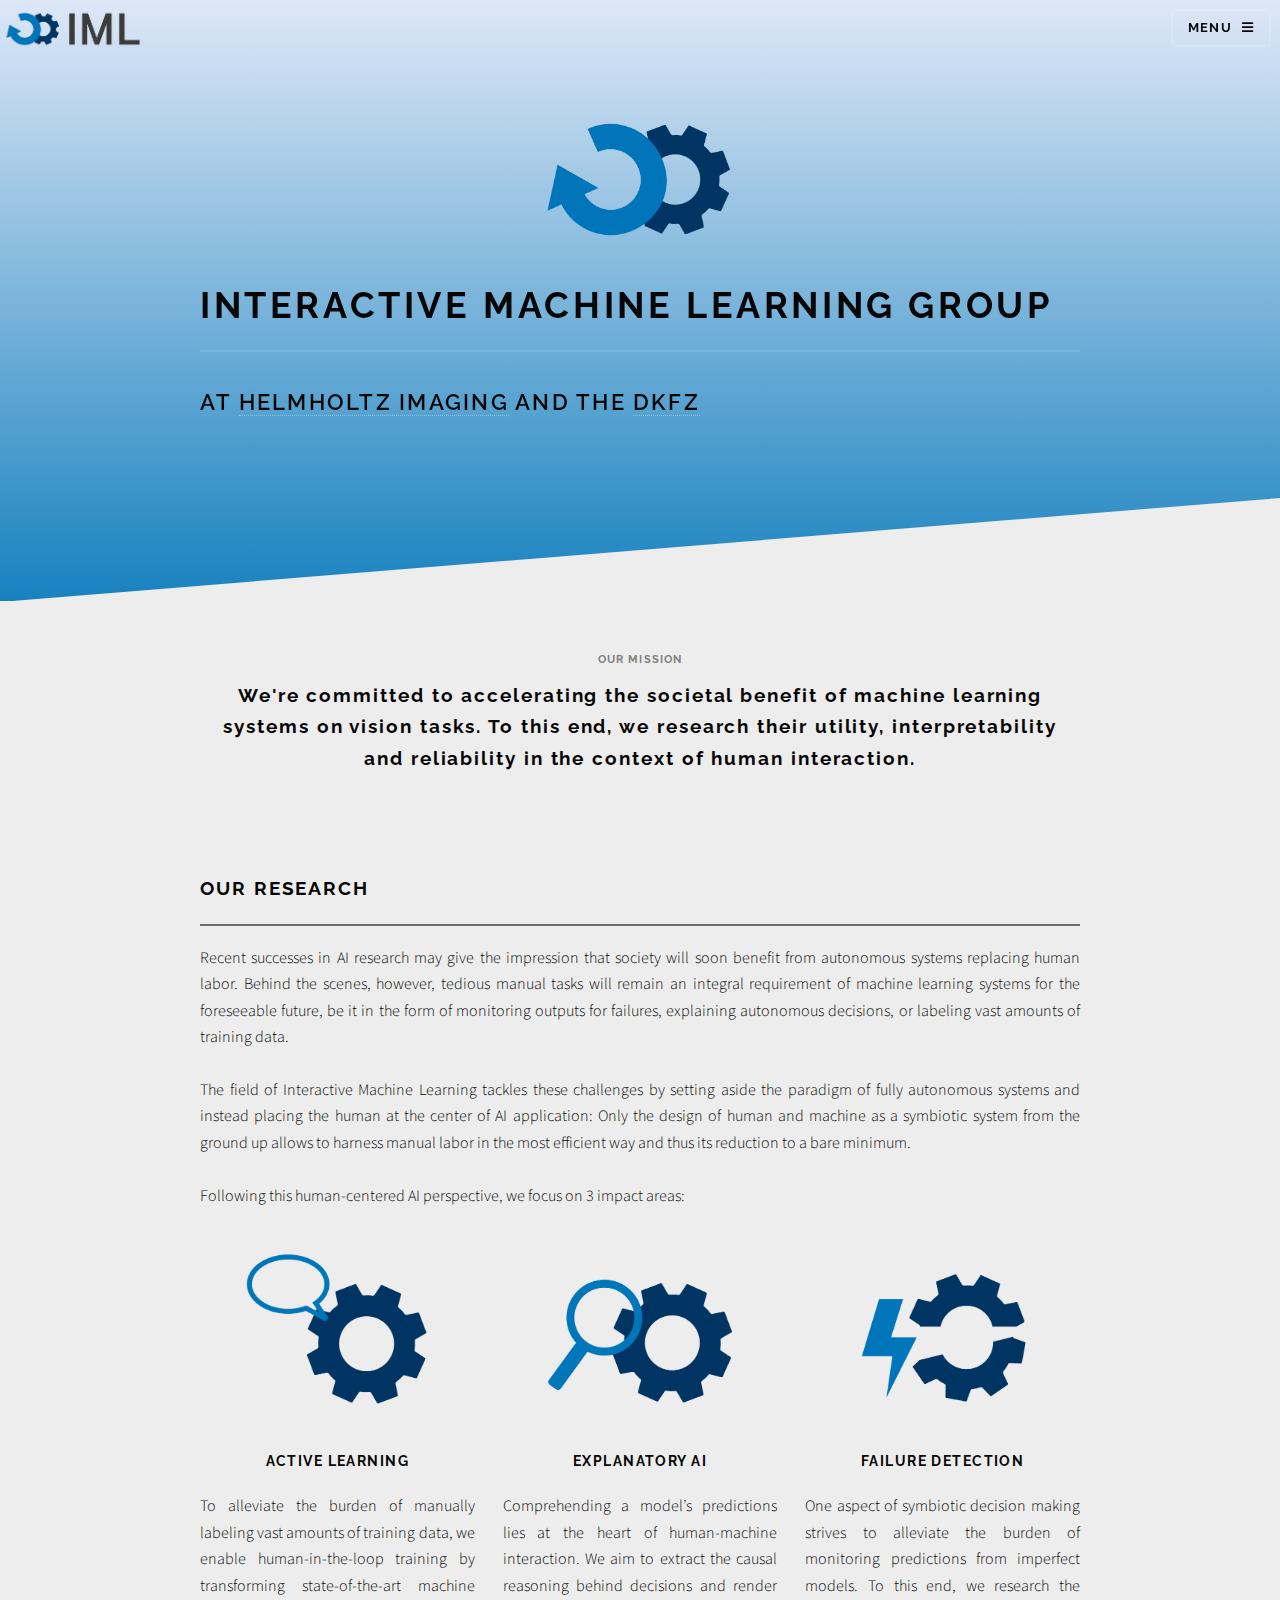
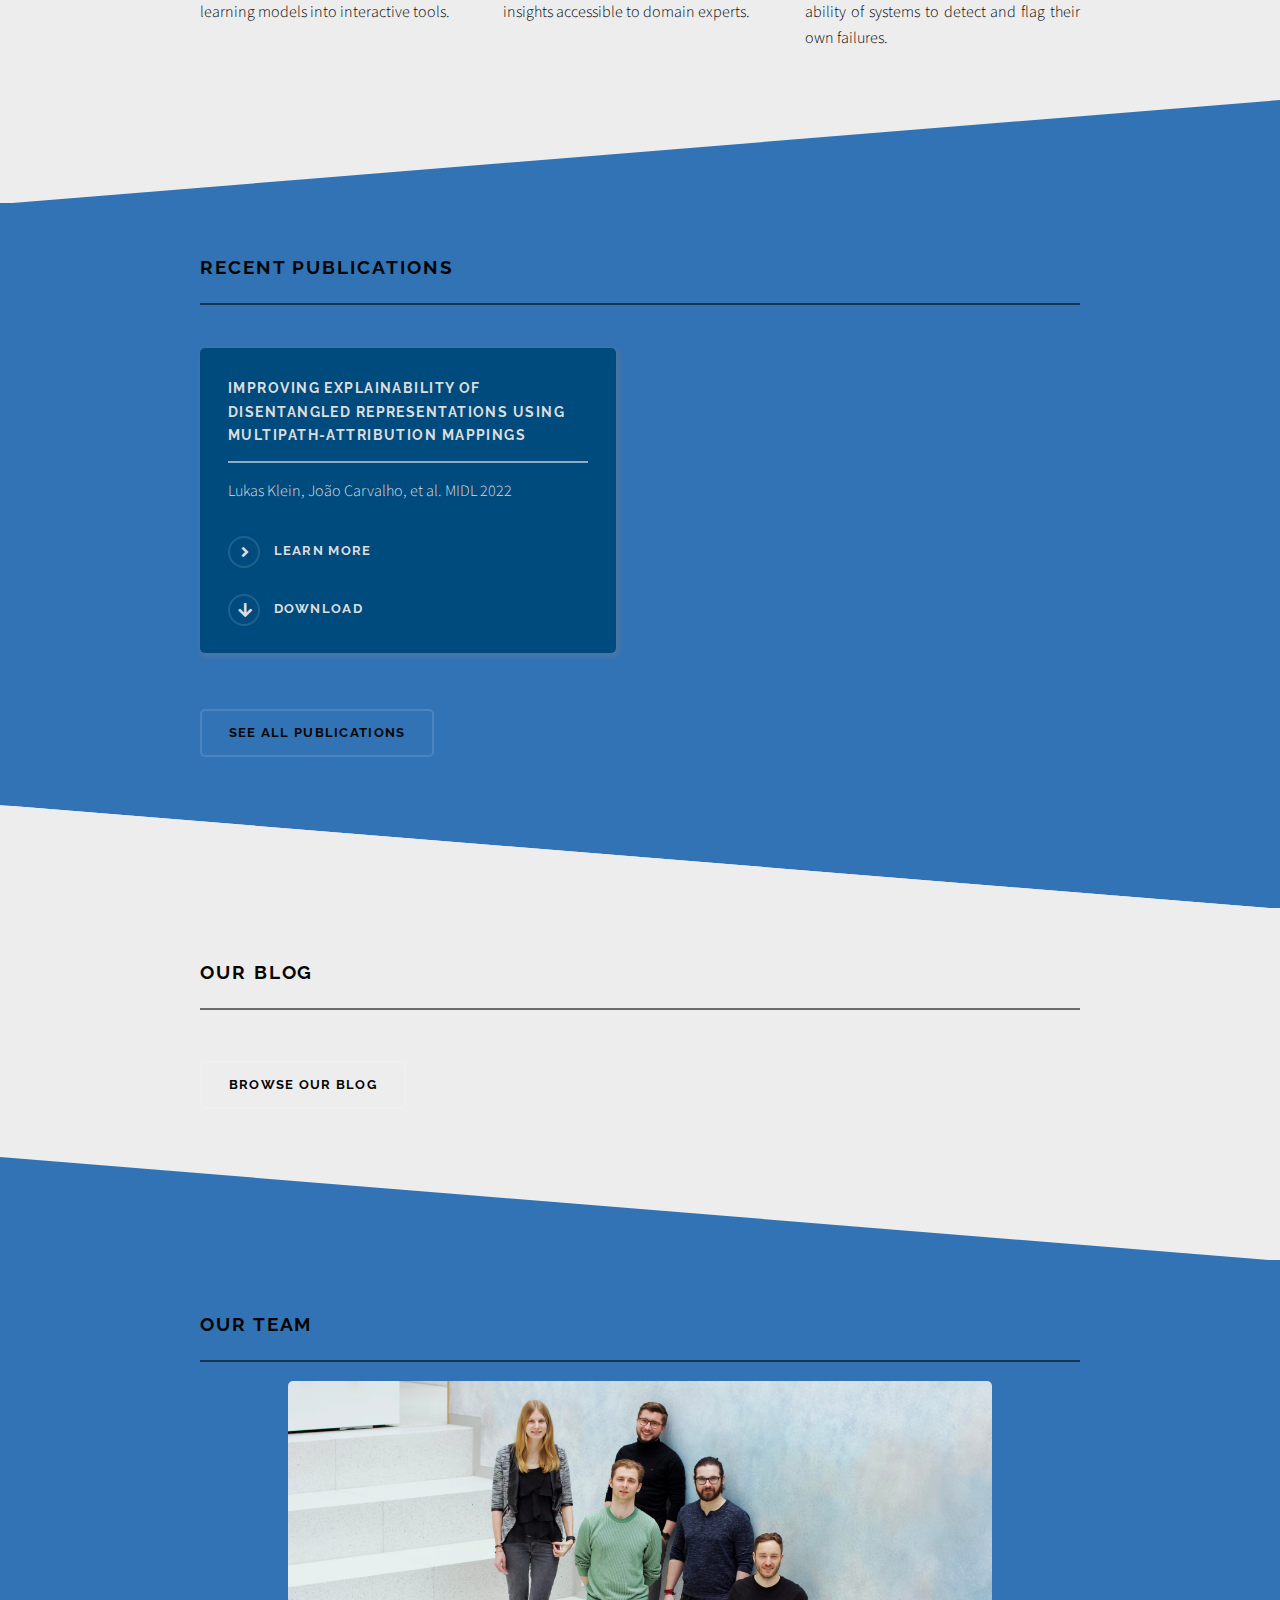
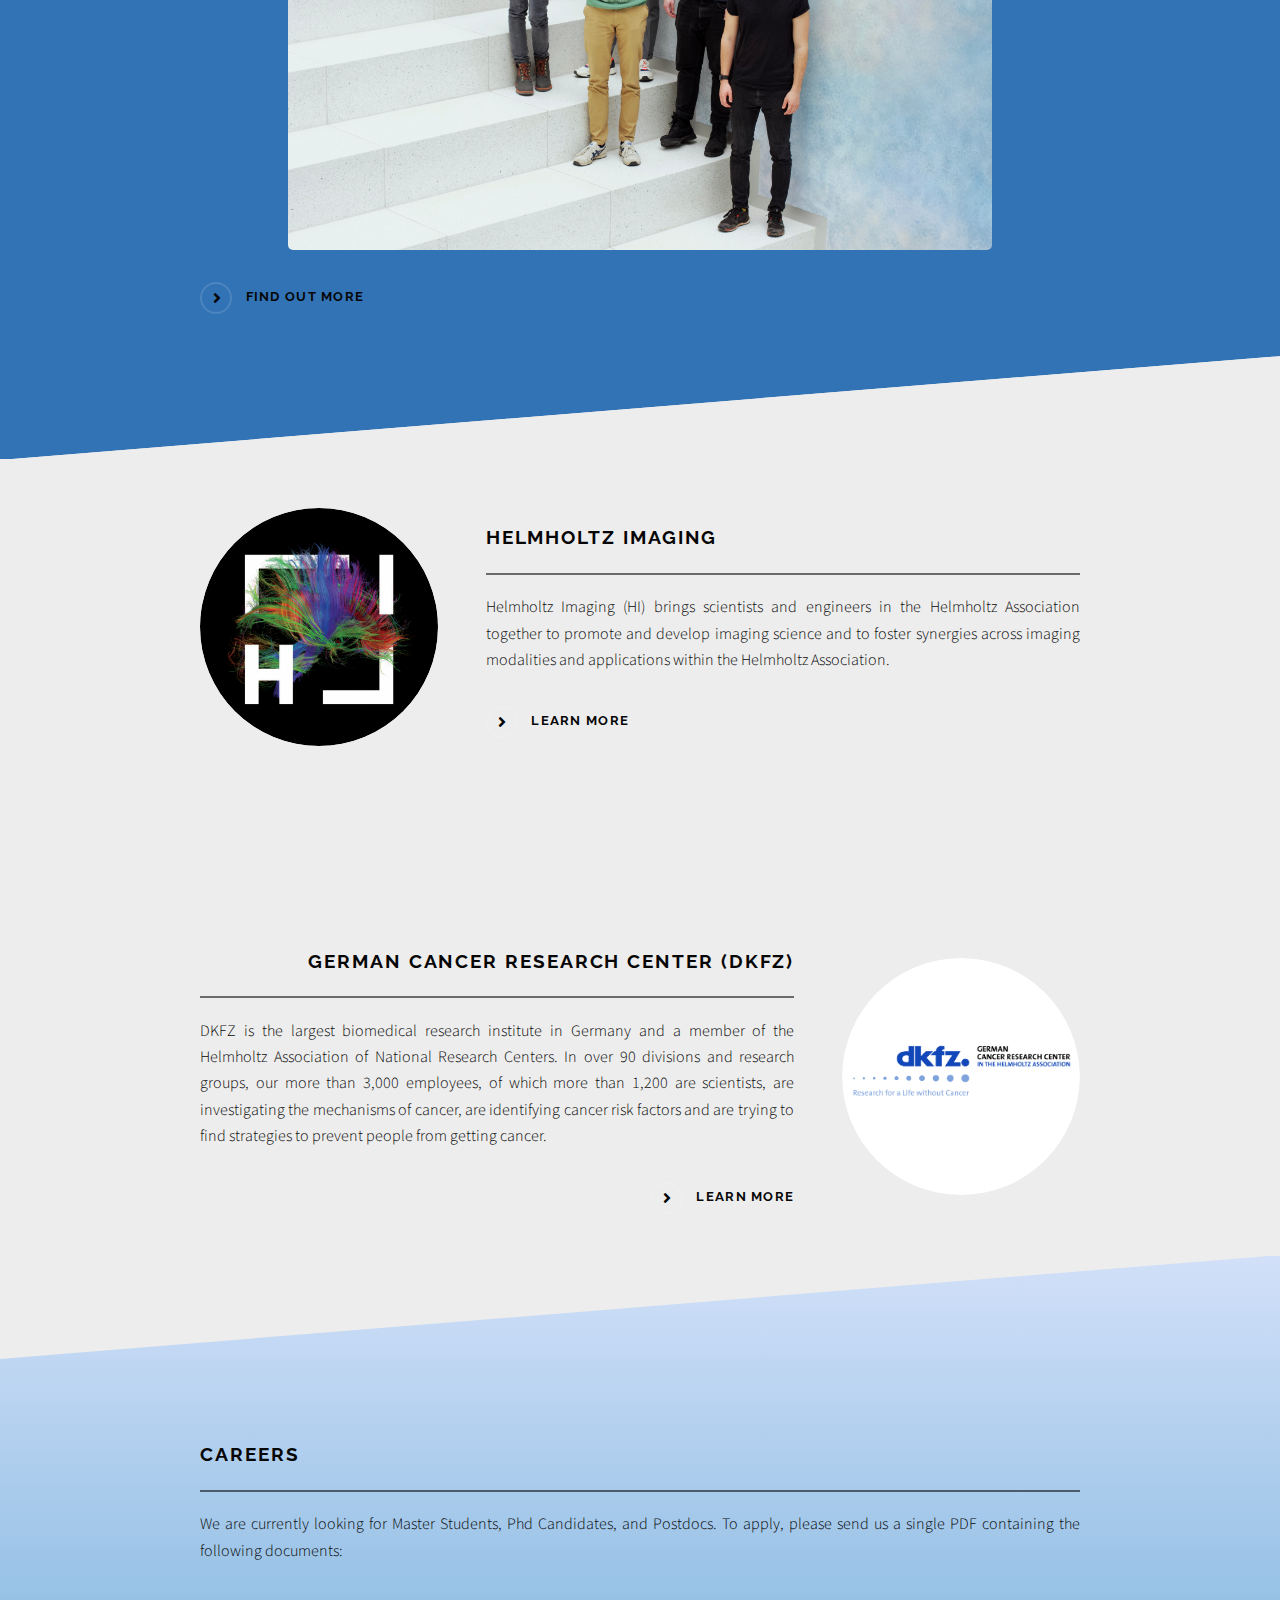
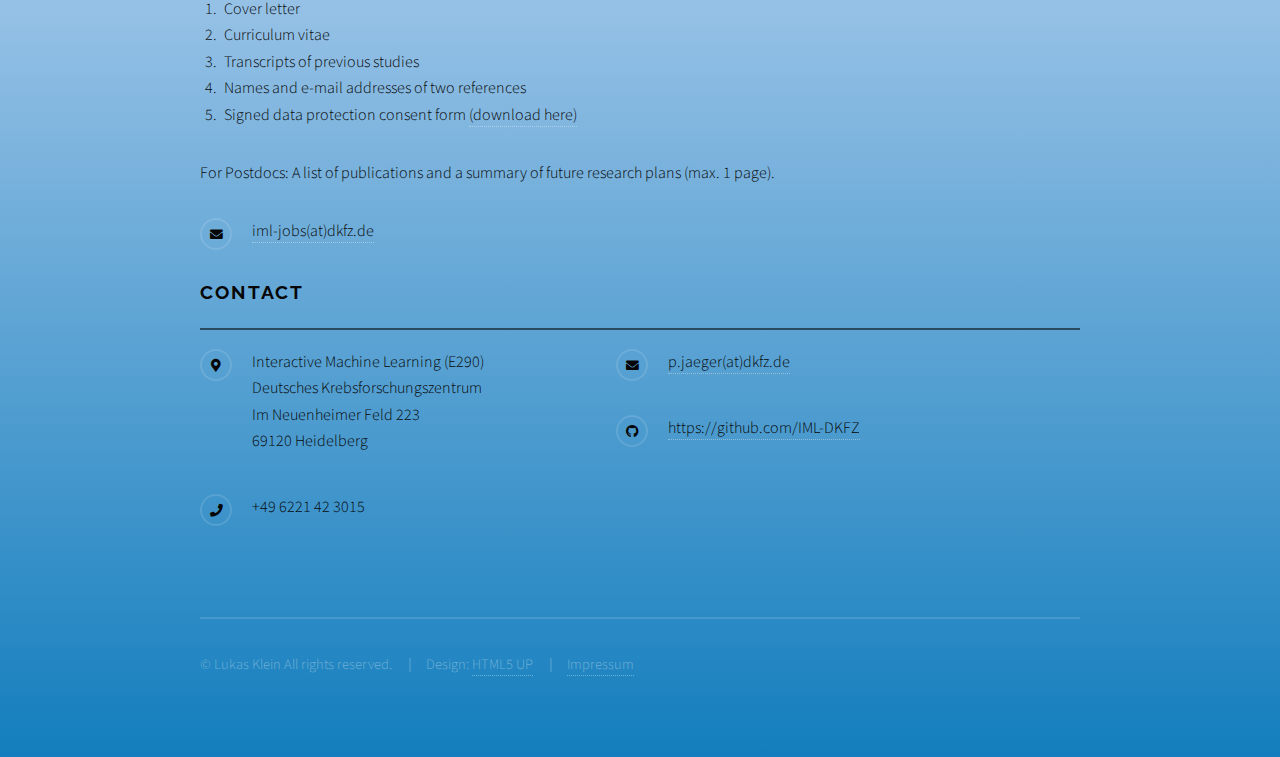
==== commit 0c404d91: "change team image size" ====
--- a/index.html
+++ b/index.html
@@ -186,7 +186,8 @@
 				<div class="inner">
 					<div class="content">
 						<h2 class="major">Our Team</h2>
-						<div class="col-12"><span class="image fit"><img src="images/team.jpg" alt="" /></span></div>
+						<div><span class="image fit" style="width: 80%; margin-left: auto;
+							margin-right: auto;"><img src="images/team.jpg" alt="" /></span></div>
 						<a href="aboutus.html" class="special">Find out more</a>
 					</div>
 				</div>
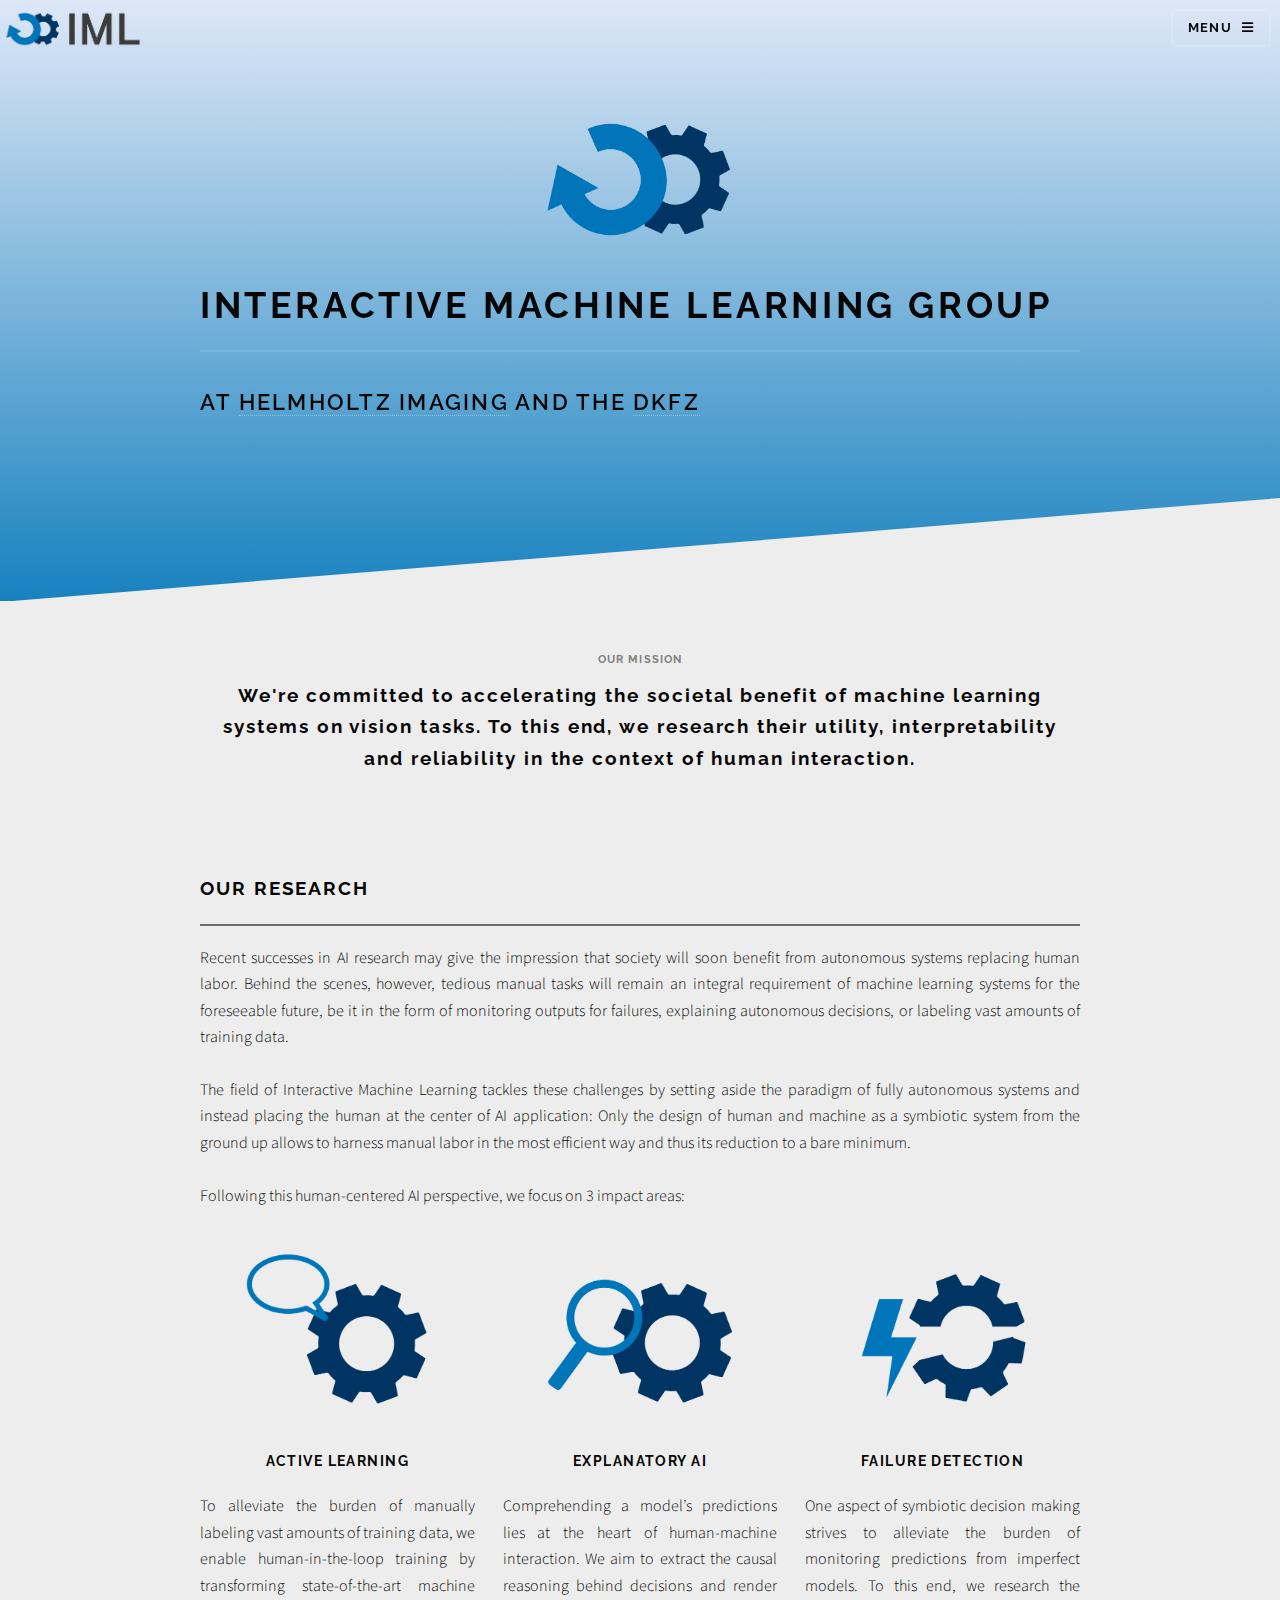
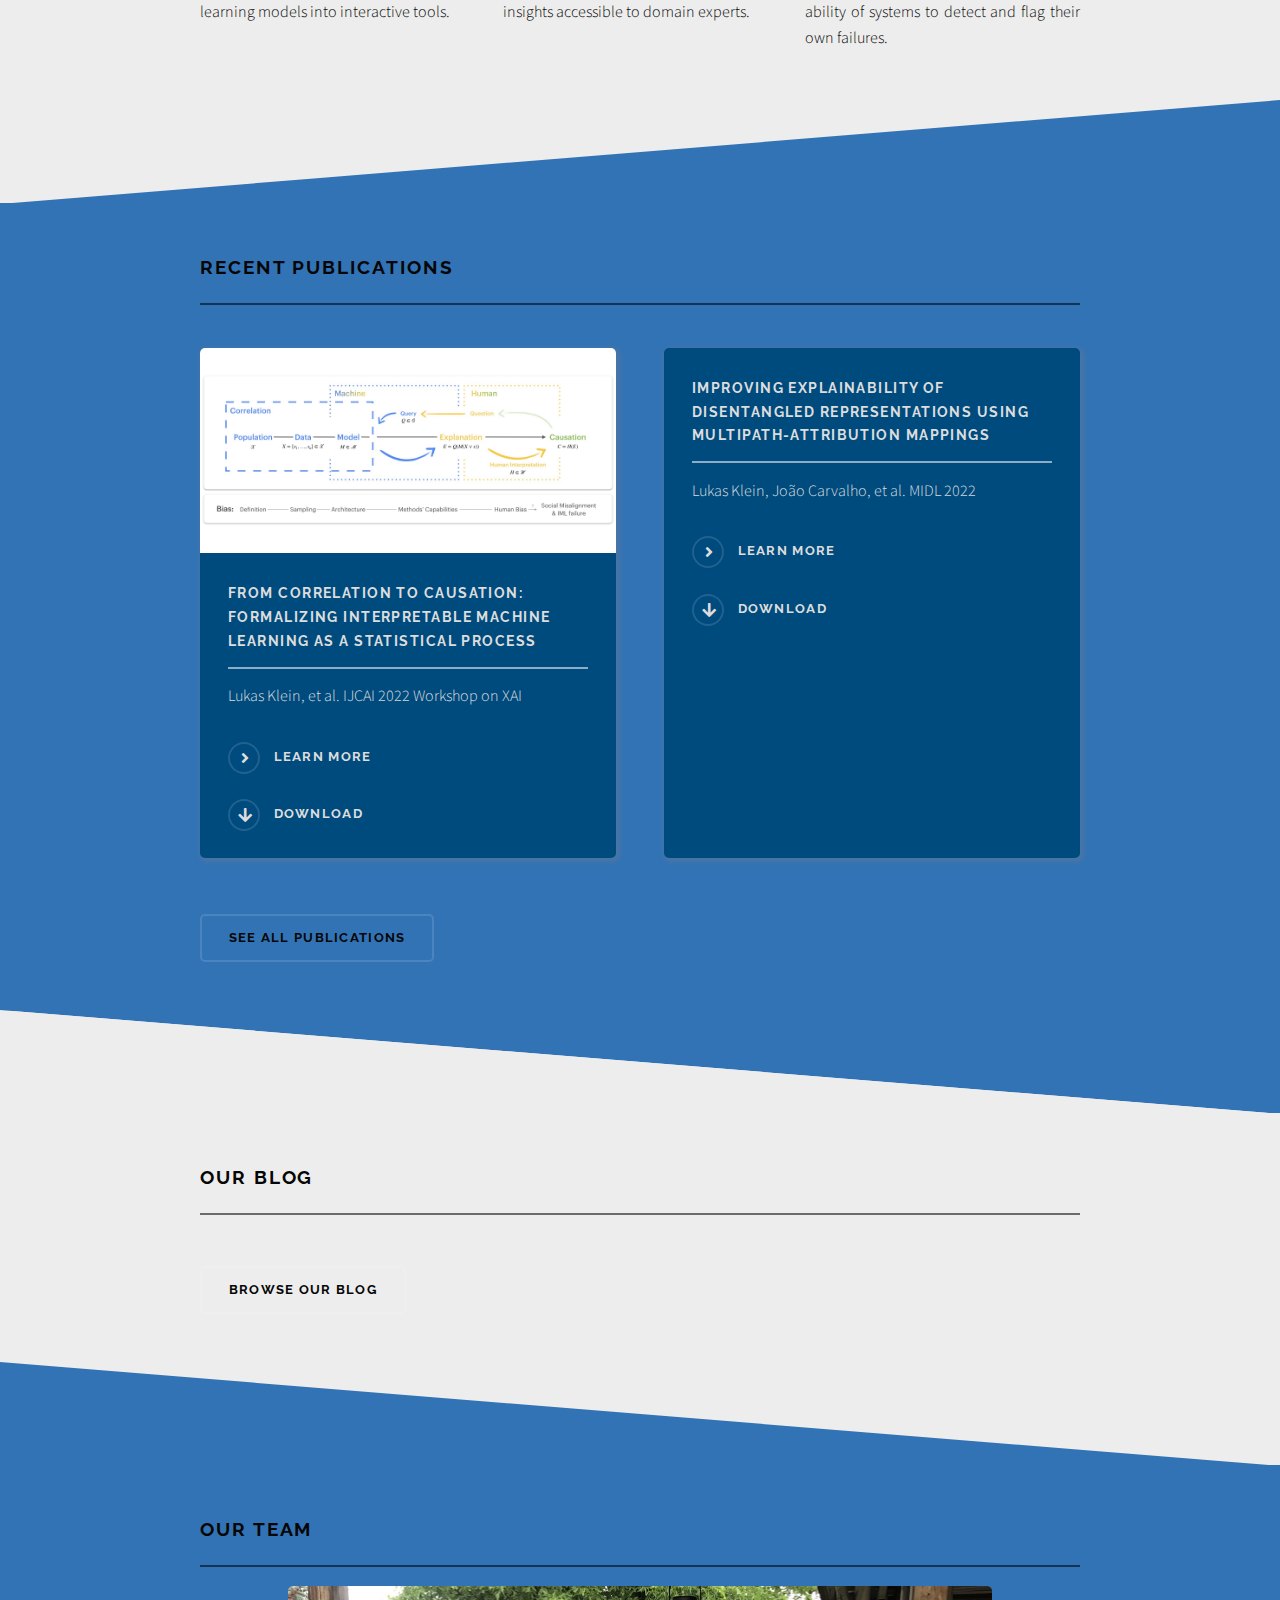
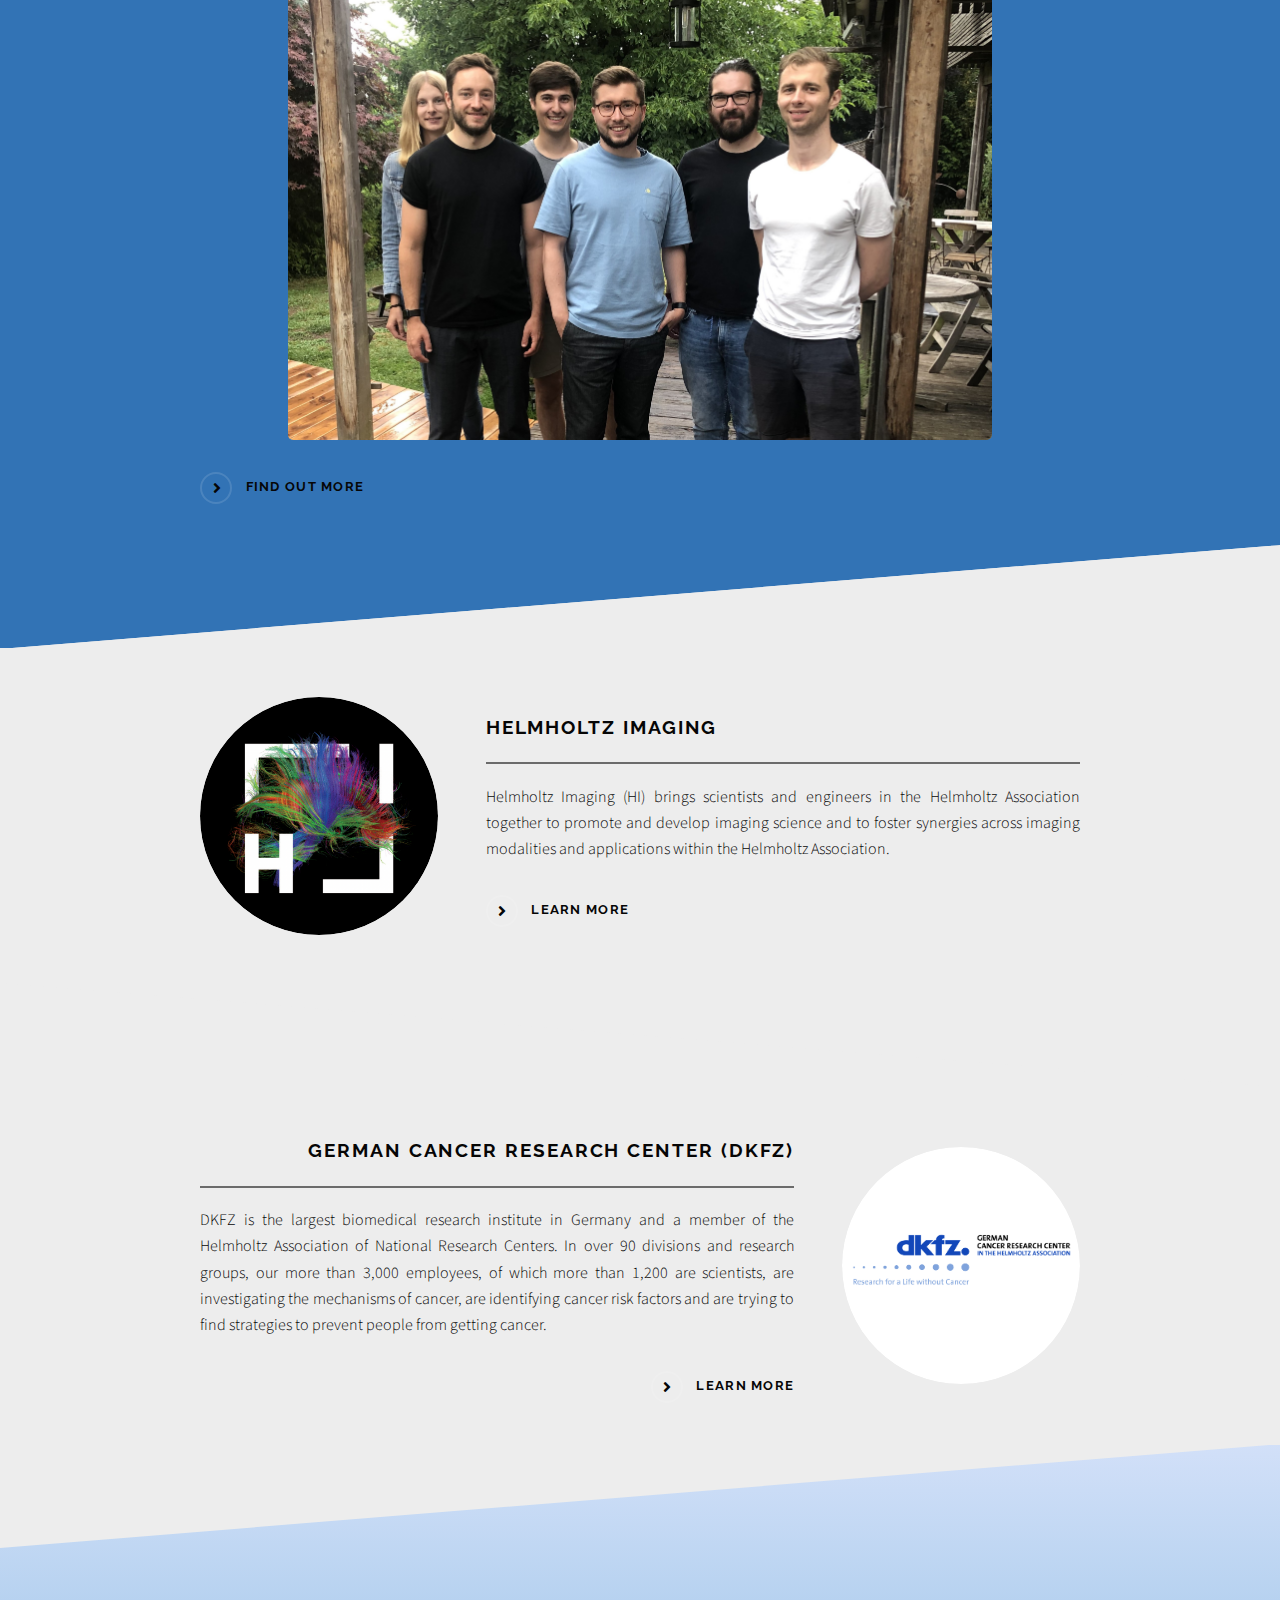
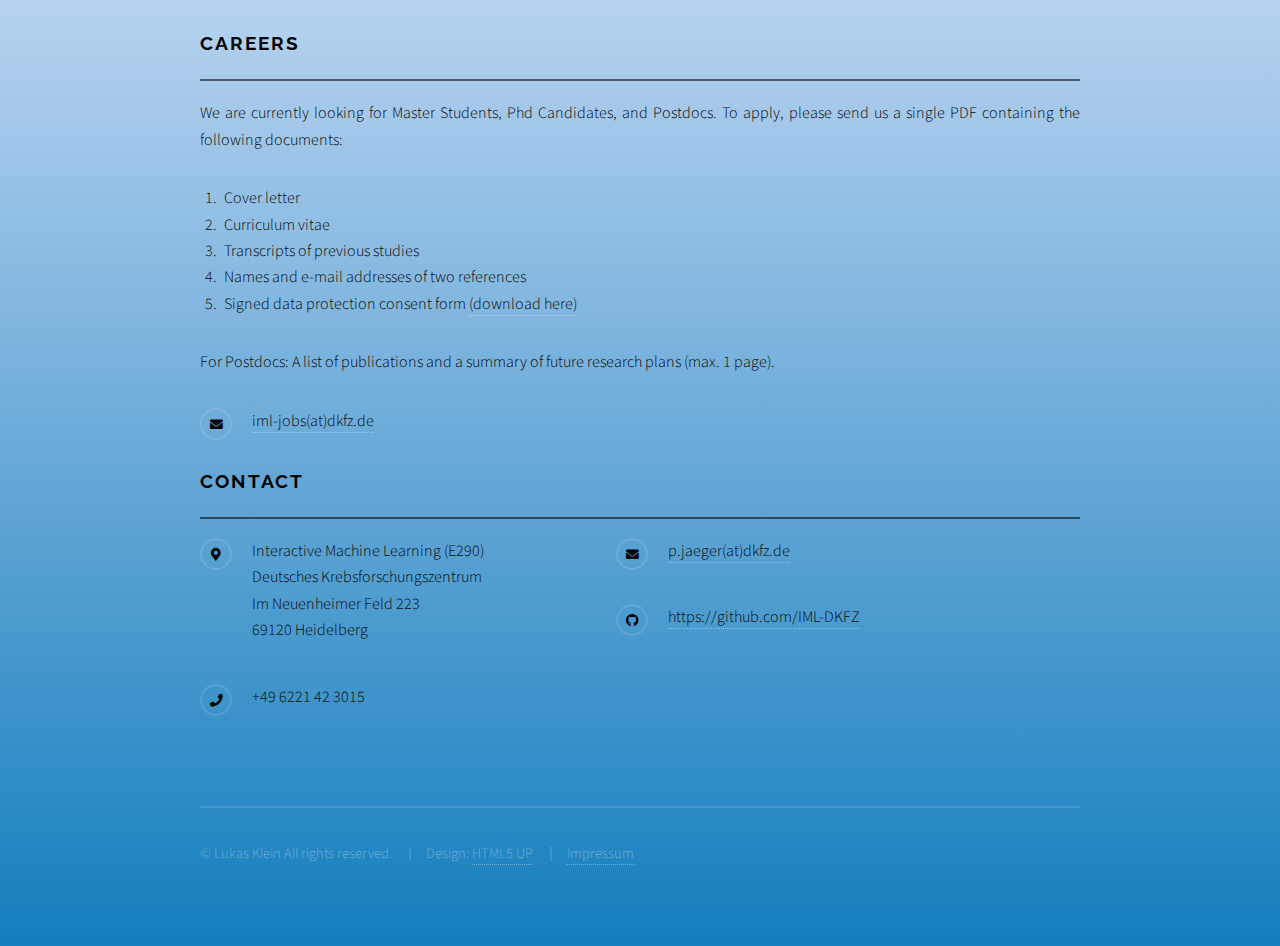
==== commit 7ae5fff3: "update publications" ====
--- a/index.html
+++ b/index.html
@@ -143,7 +143,14 @@
 				<h2 class="major">Recent Publications</h2>
 				<section class="features">
 					<article>
-						<a href="blog.html" class="image"><img src="images/Blog_Pub_Images/xdssl.png" alt="" /></a>
+						<a href="publications.html" class="image"><img src="images/Blog_Pub_Images/XAI_Graphic.jpeg" alt="" /></a>
+						<h3 class="major">From Correlation to Causation: Formalizing Interpretable Machine Learning as a Statistical Process</h3>
+						<p>Lukas Klein, et al. IJCAI 2022 Workshop on XAI </p>
+						<a href="publications.html" class="special">Learn more</a>
+						<a href="https://arxiv.org/abs/2207.04969" class="download">Download</a>
+					</article>
+					<article>
+						<a href="publications.html" class="image"><img src="images/Blog_Pub_Images/xdssl.png" alt="" /></a>
 						<h3 class="major">Improving Explainability of Disentangled Representations using
 							Multipath-Attribution Mappings</h3>
 						<p>Lukas Klein, João Carvalho, et al. MIDL 2022 </p>
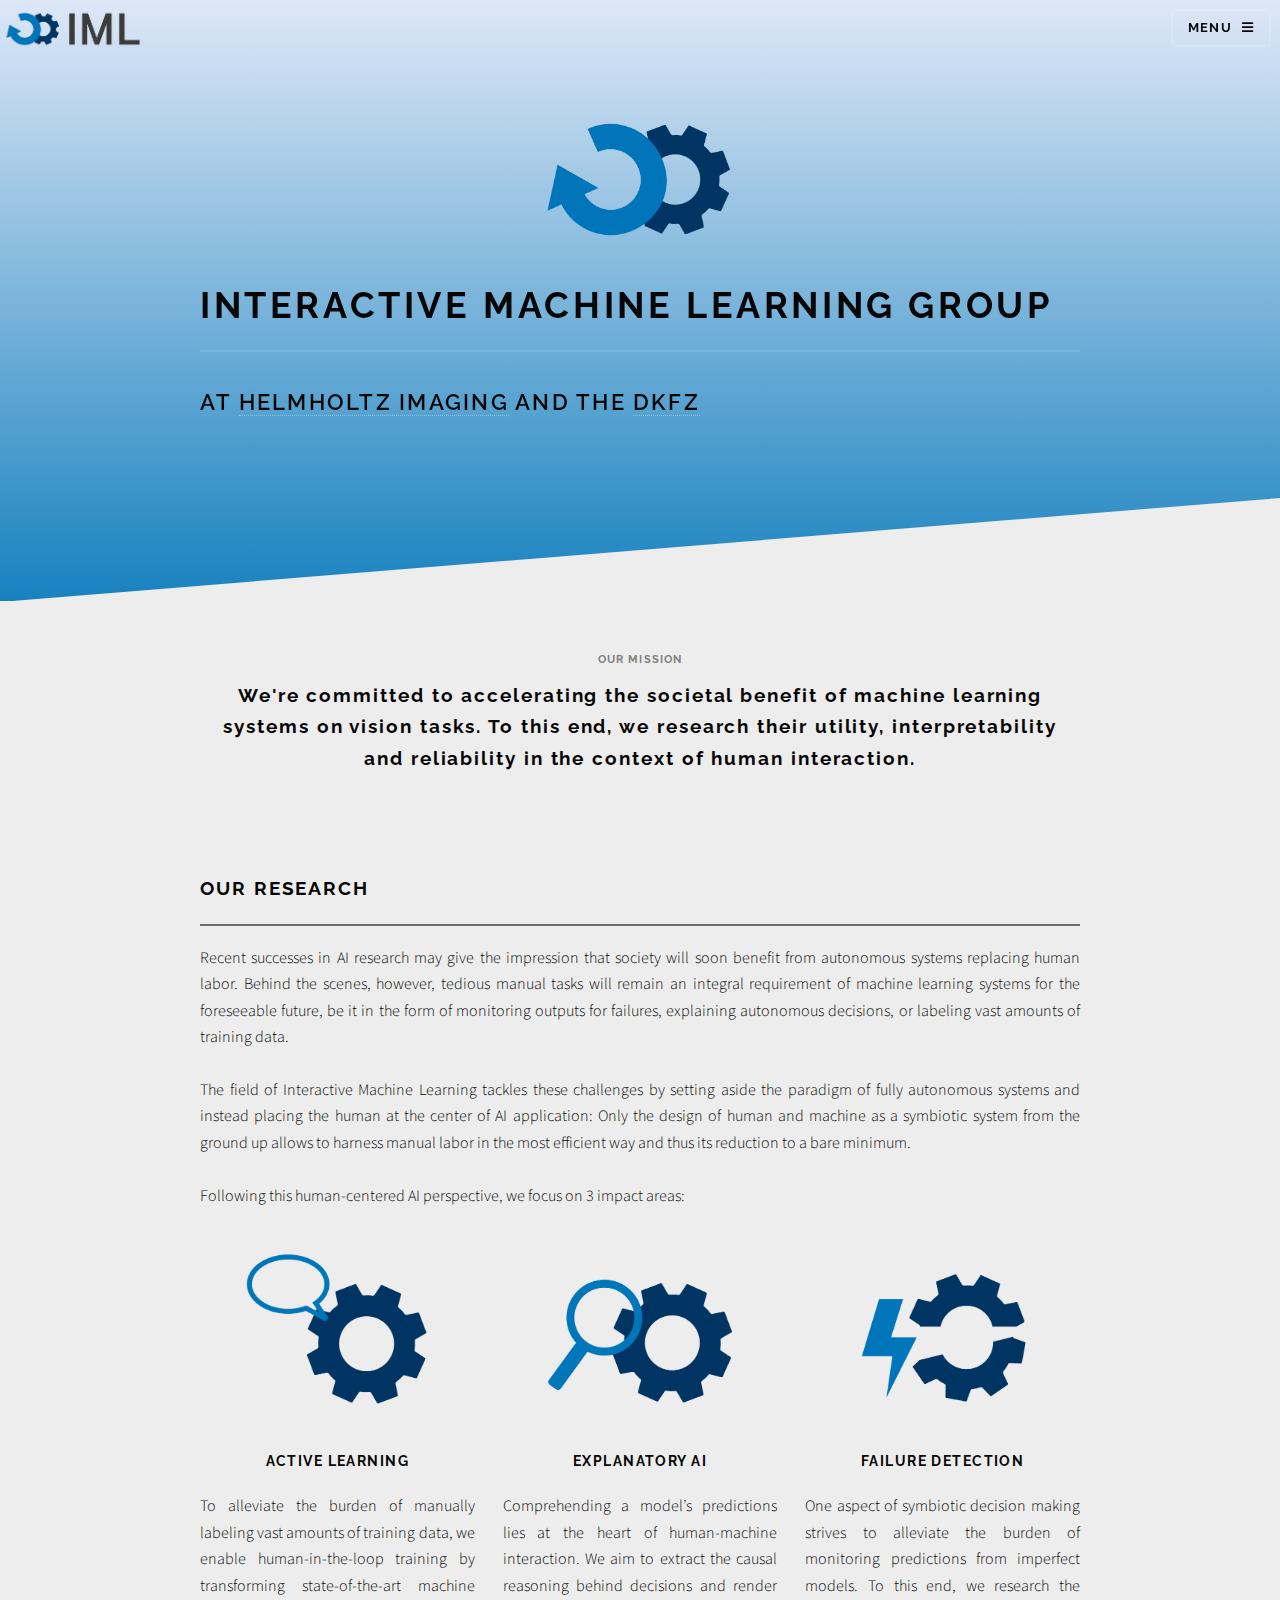
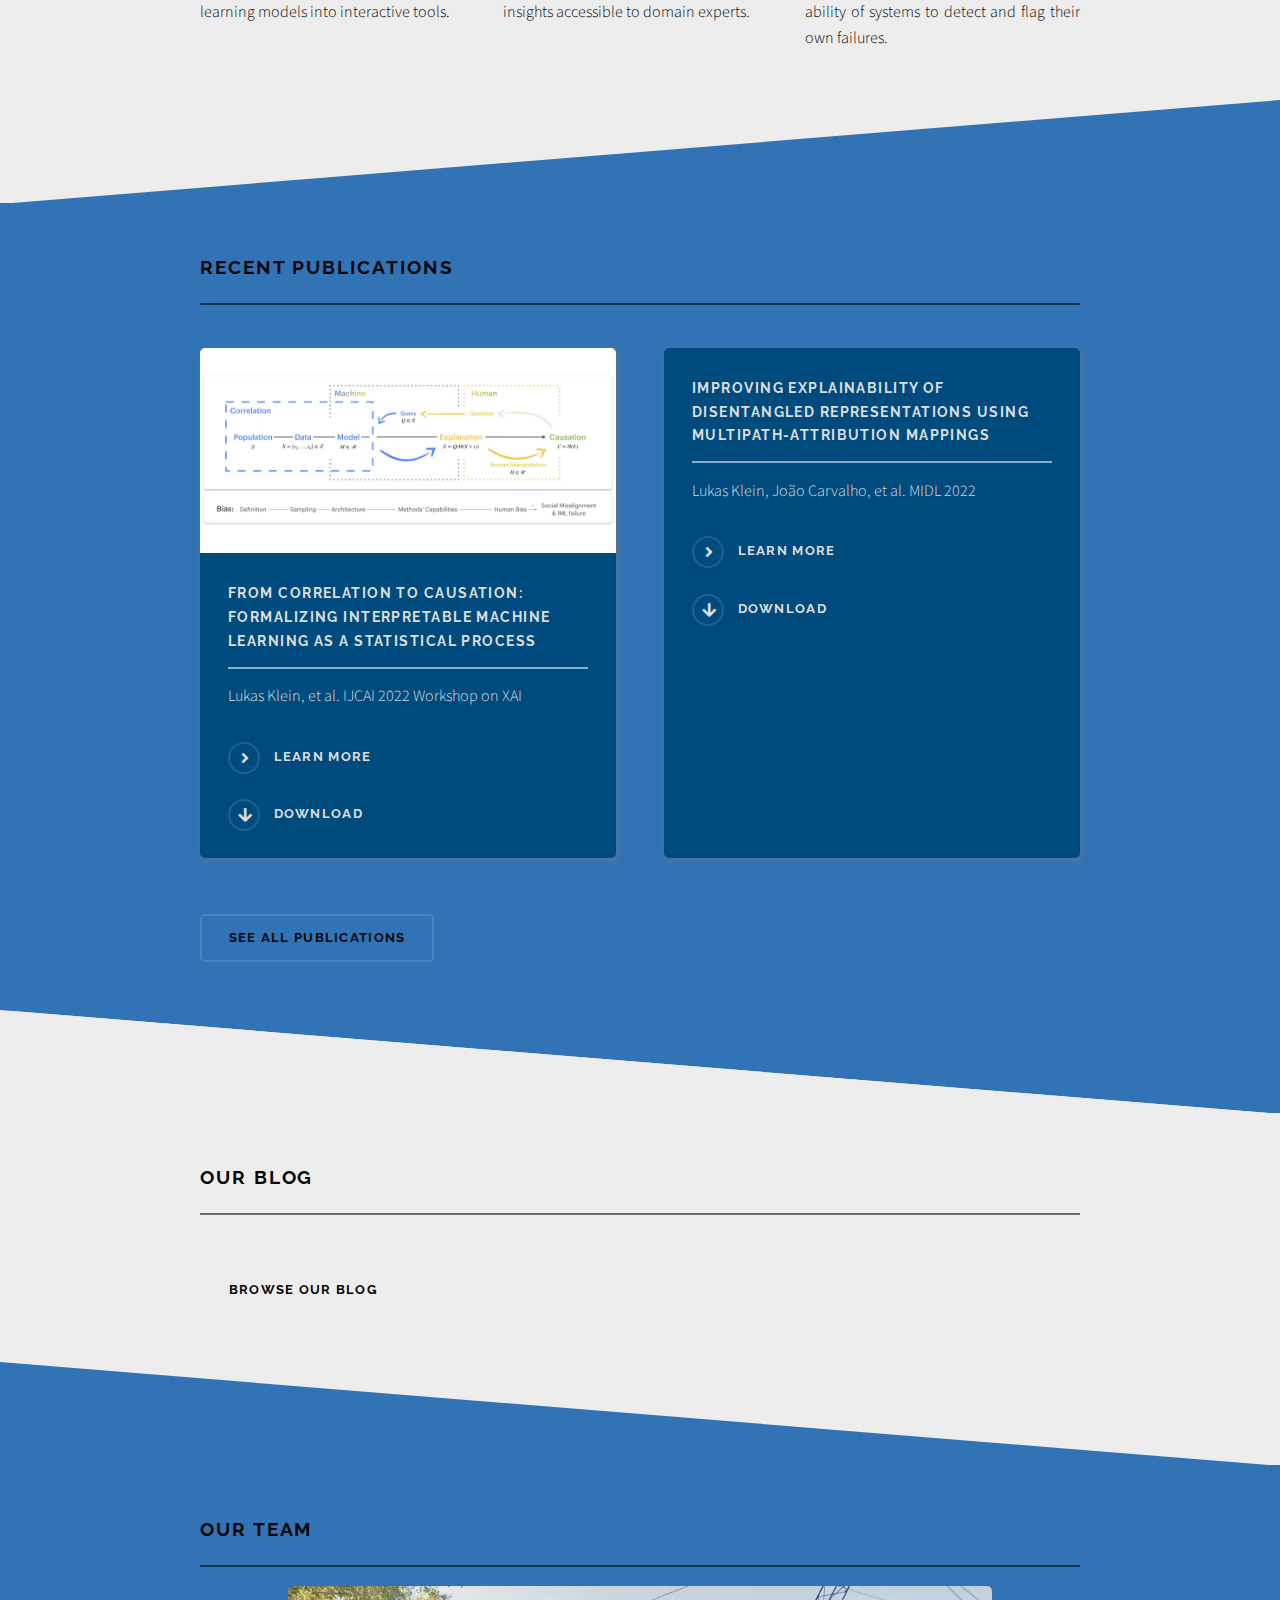
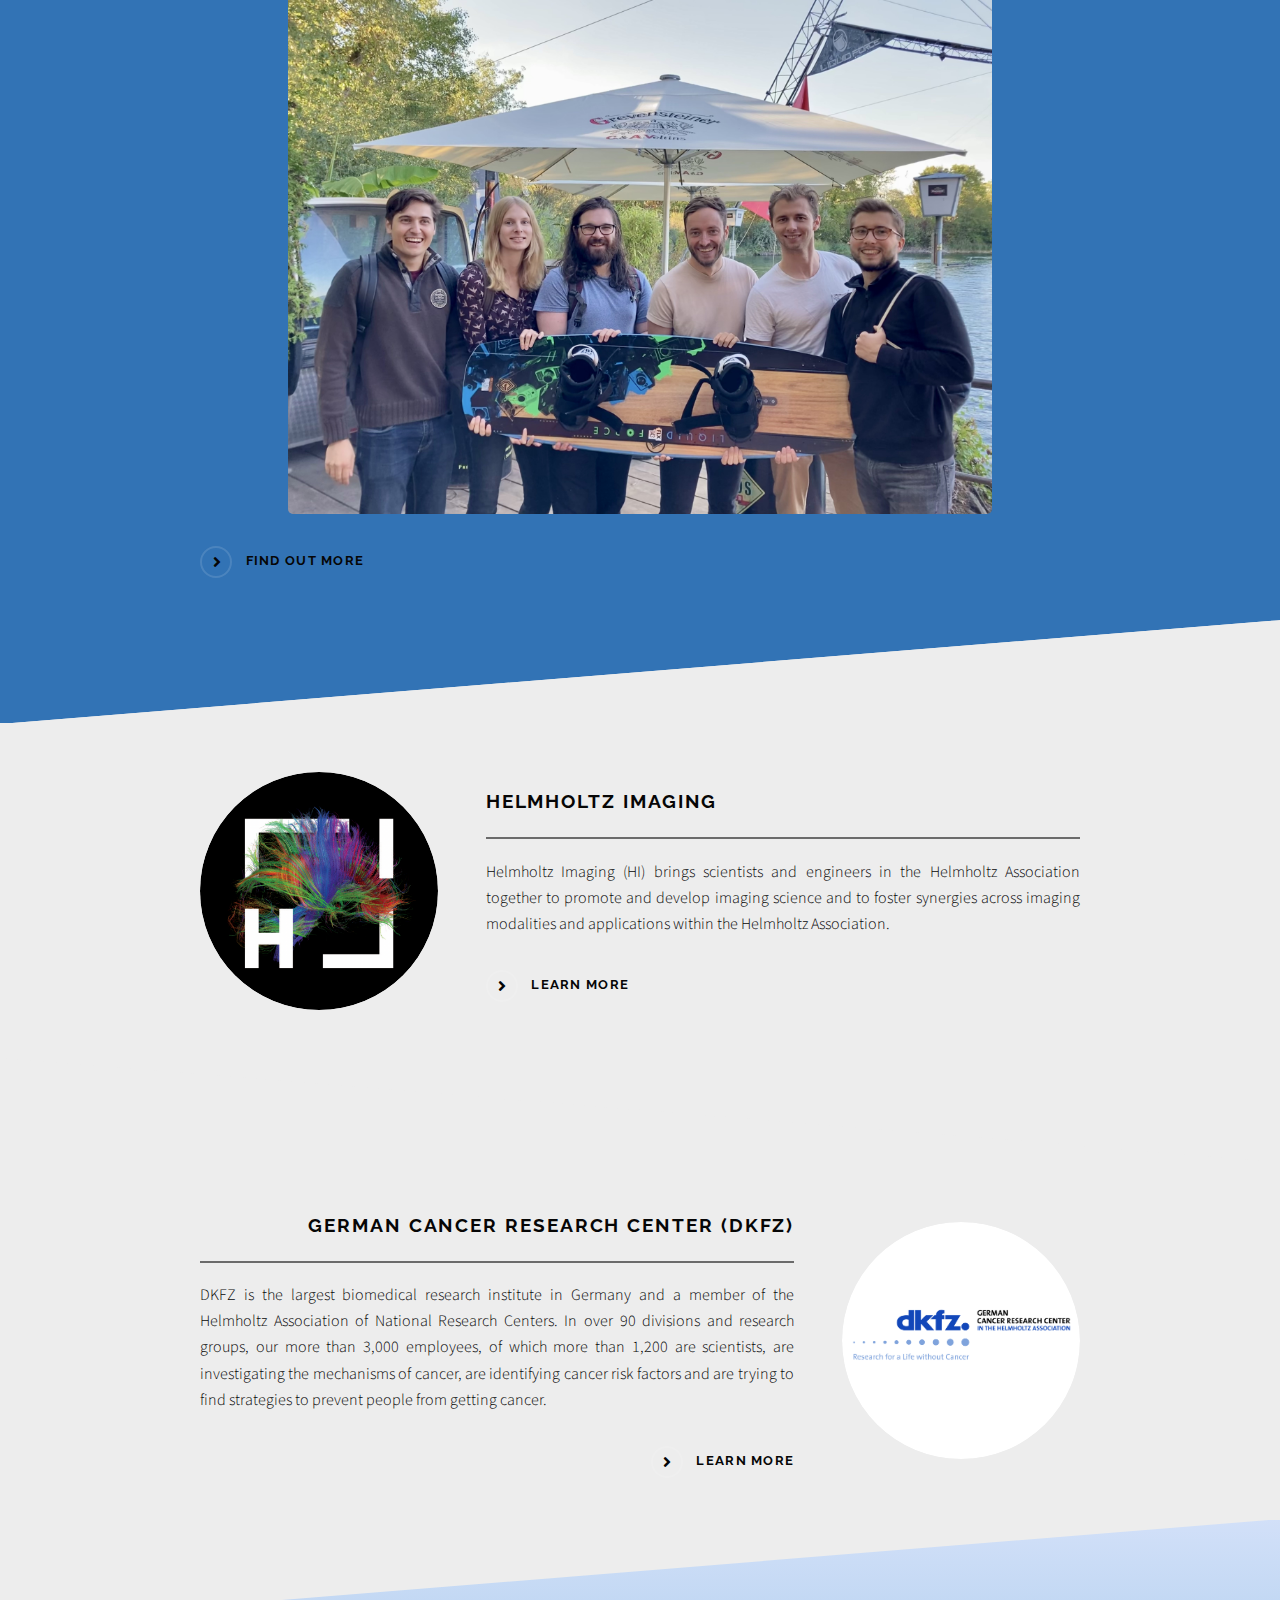
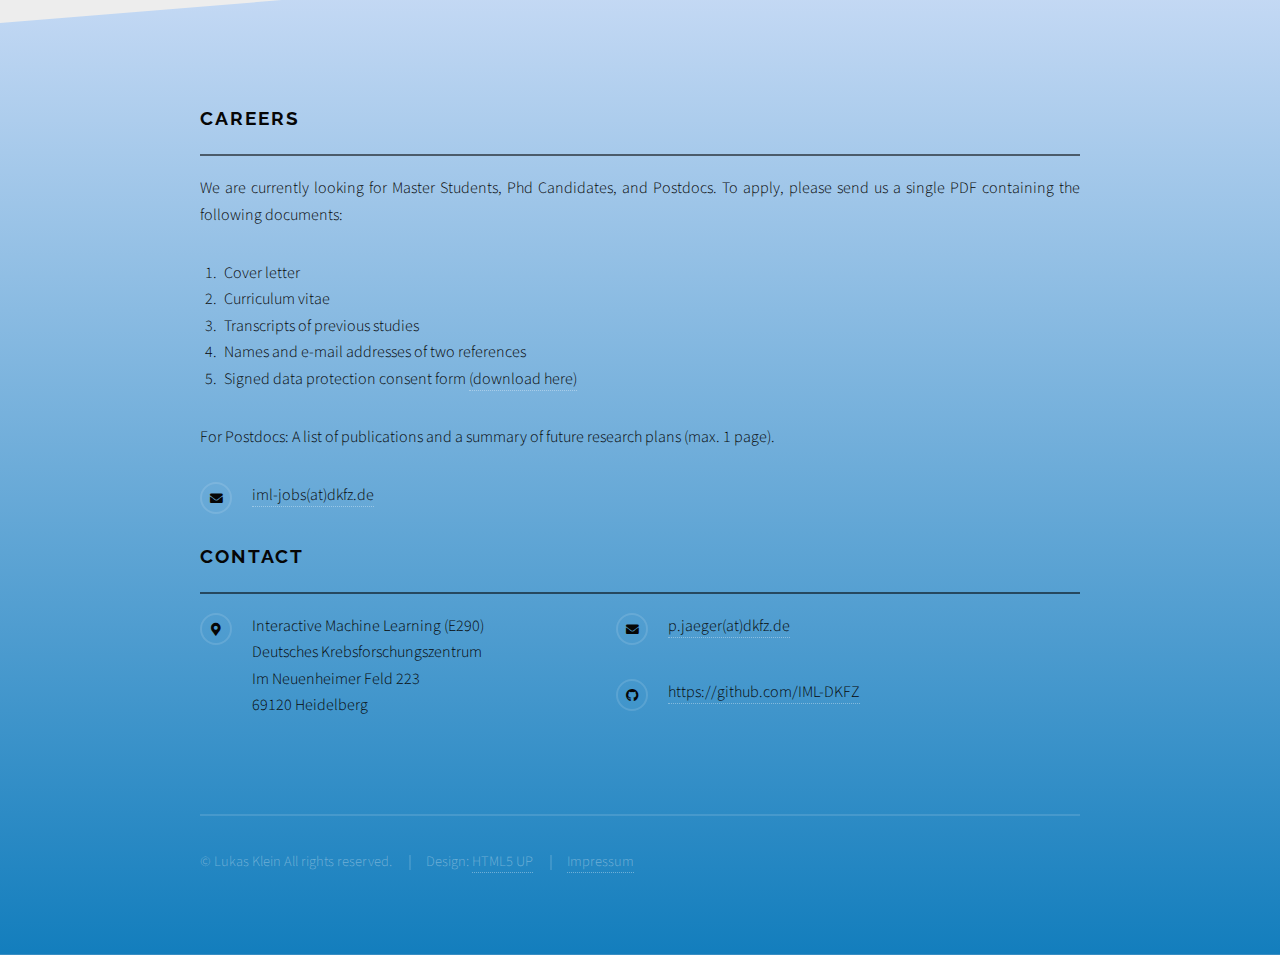
==== commit 1a382150: "Update Levin und Kim" ====
--- a/index.html
+++ b/index.html
@@ -194,7 +194,7 @@
 					<div class="content">
 						<h2 class="major">Our Team</h2>
 						<div><span class="image fit" style="width: 80%; margin-left: auto;
-							margin-right: auto;"><img src="images/team.jpg" alt="" /></span></div>
+							margin-right: auto;"><img src="images/team2.jpg" alt="" /></span></div>
 						<a href="aboutus.html" class="special">Find out more</a>
 					</div>
 				</div>
@@ -269,7 +269,6 @@
 							Im Neuenheimer Feld 223 <br />
 							69120 Heidelberg
 						</li>
-						<li class="icon solid fa-phone">+49 6221 42 3015</li>
 
 					</ul>
 
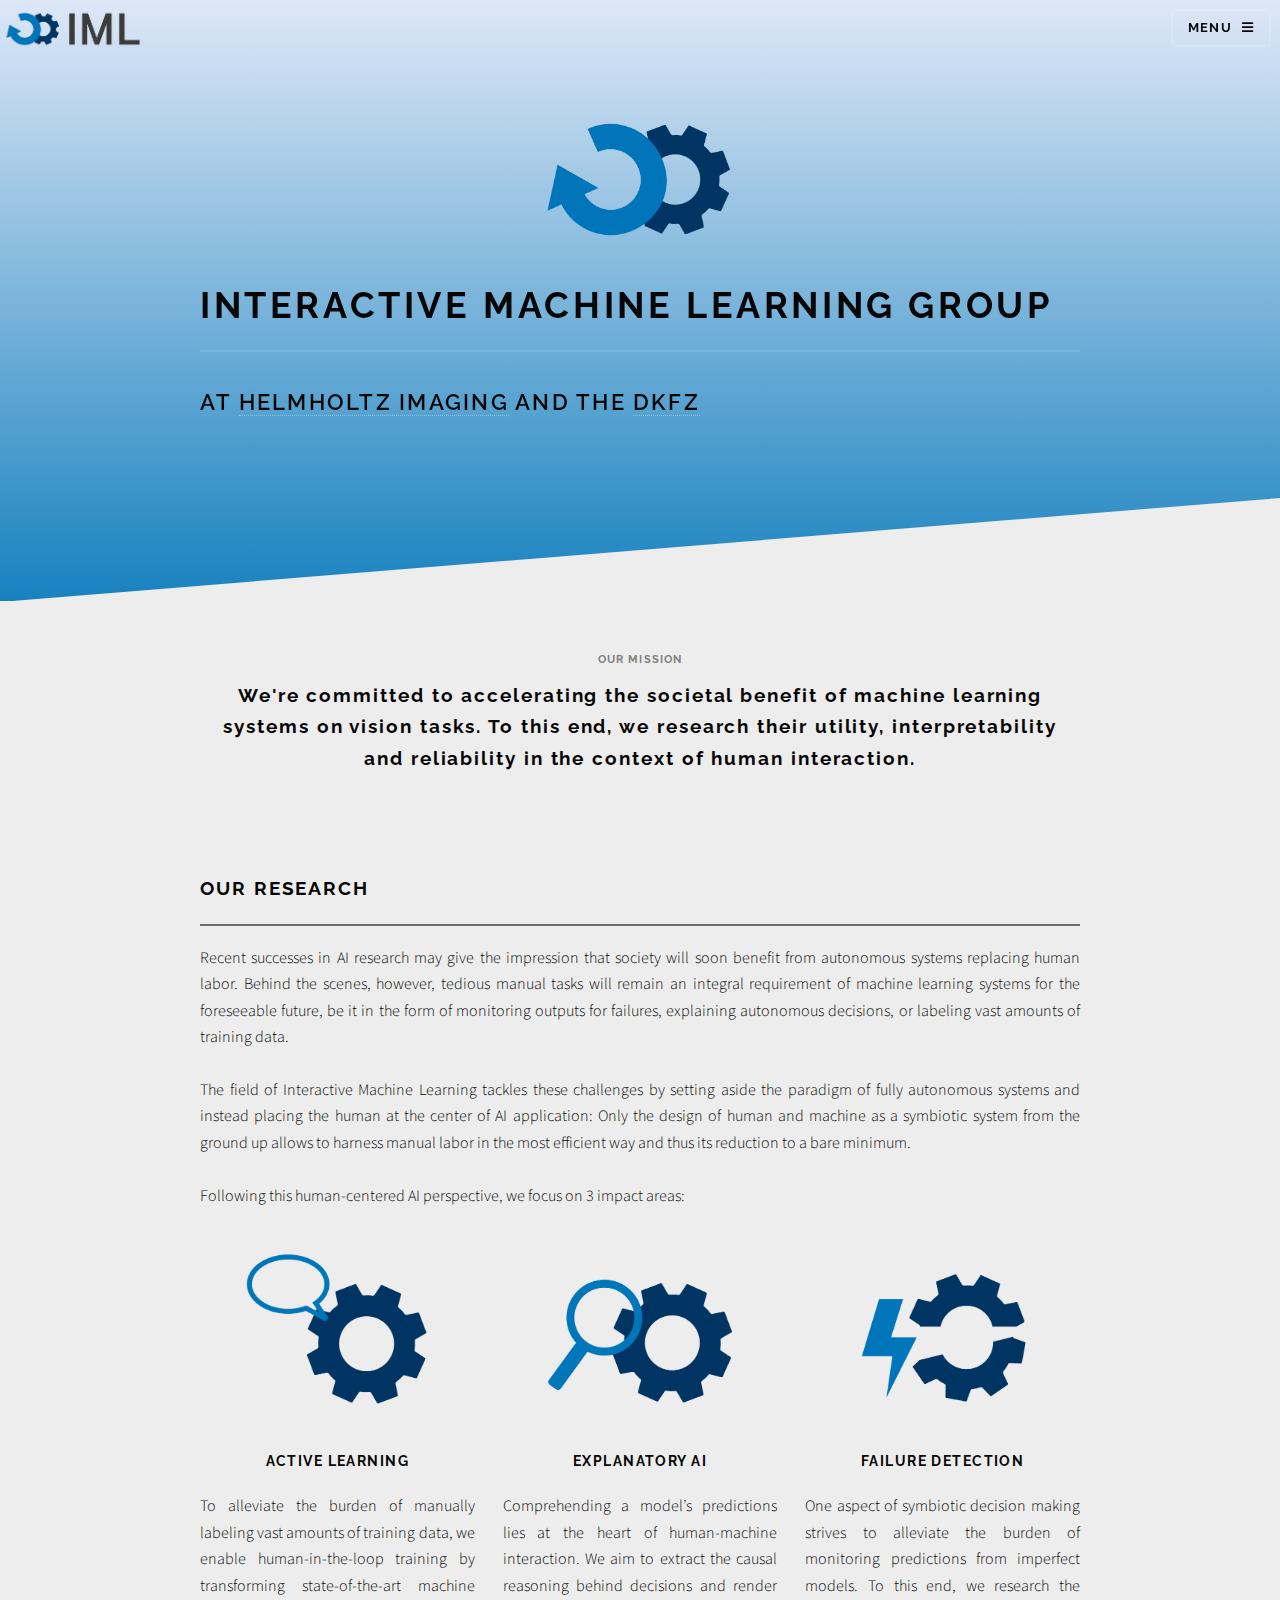
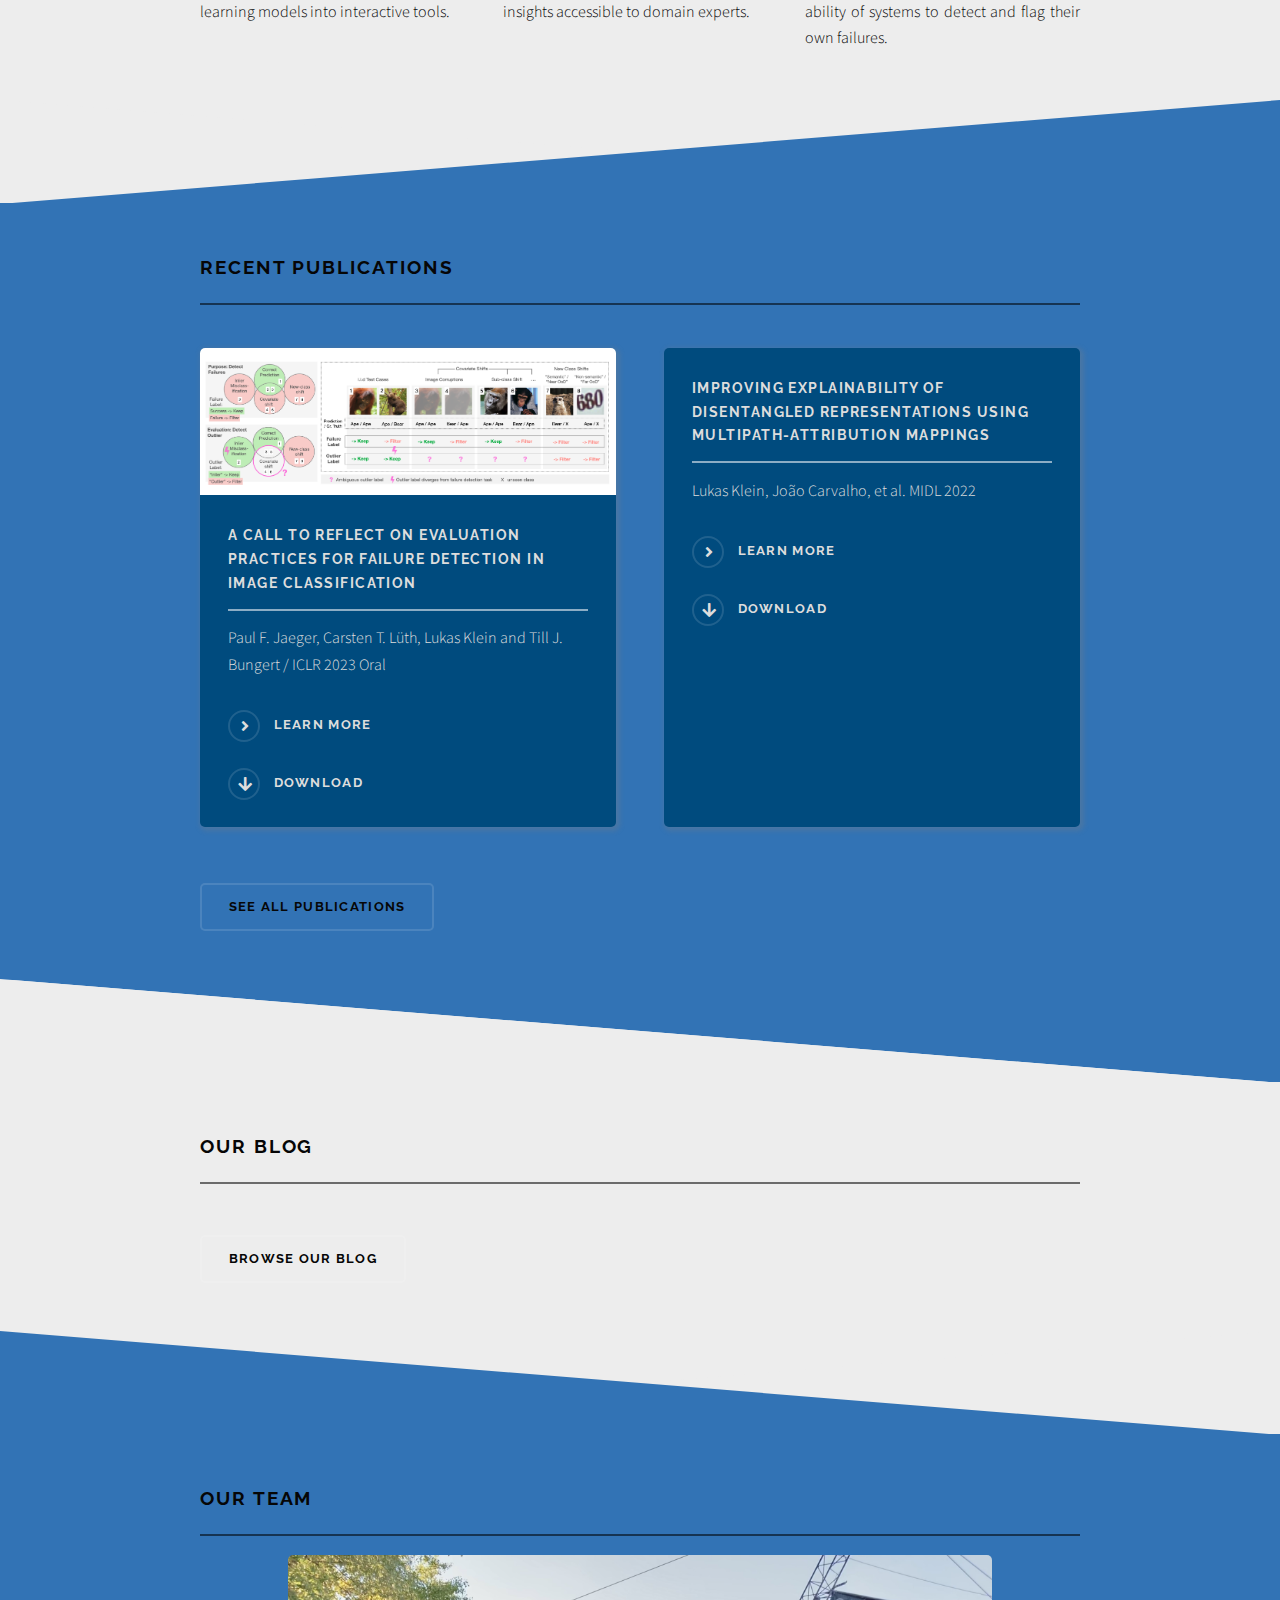
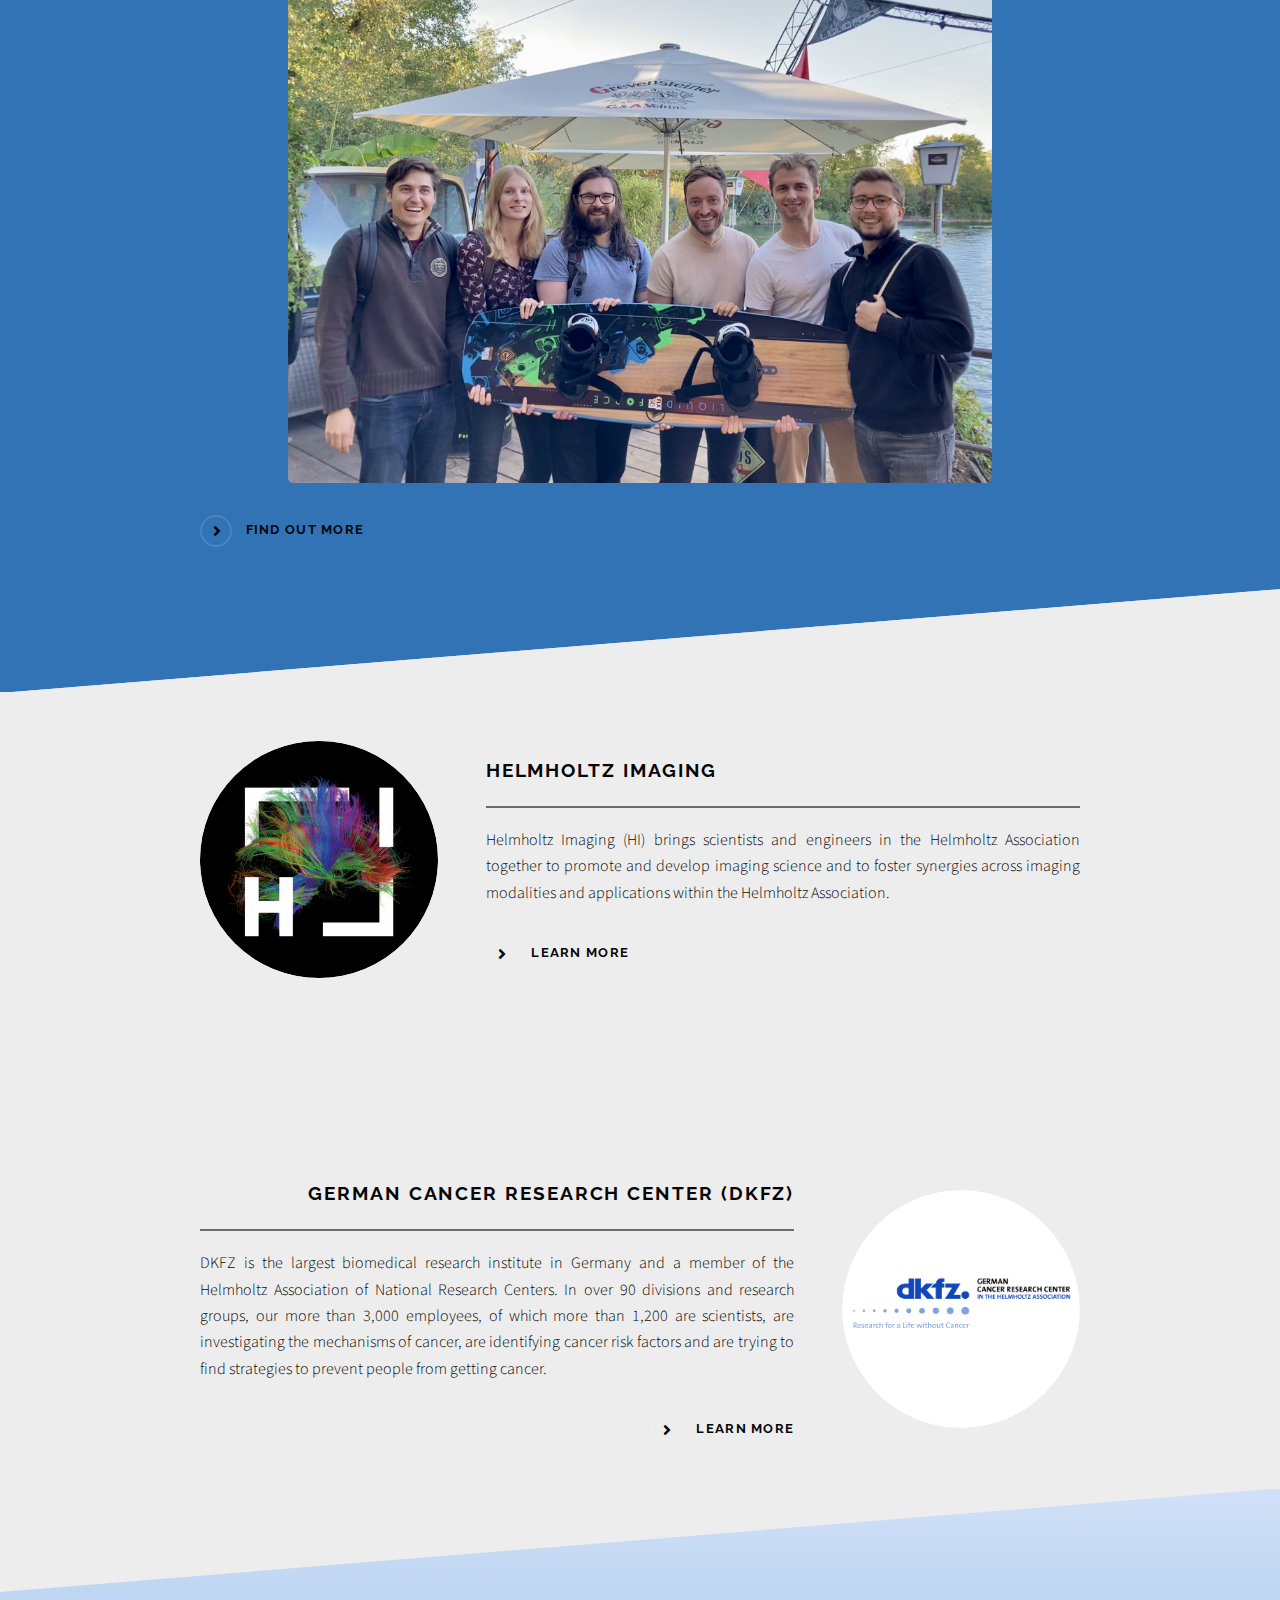
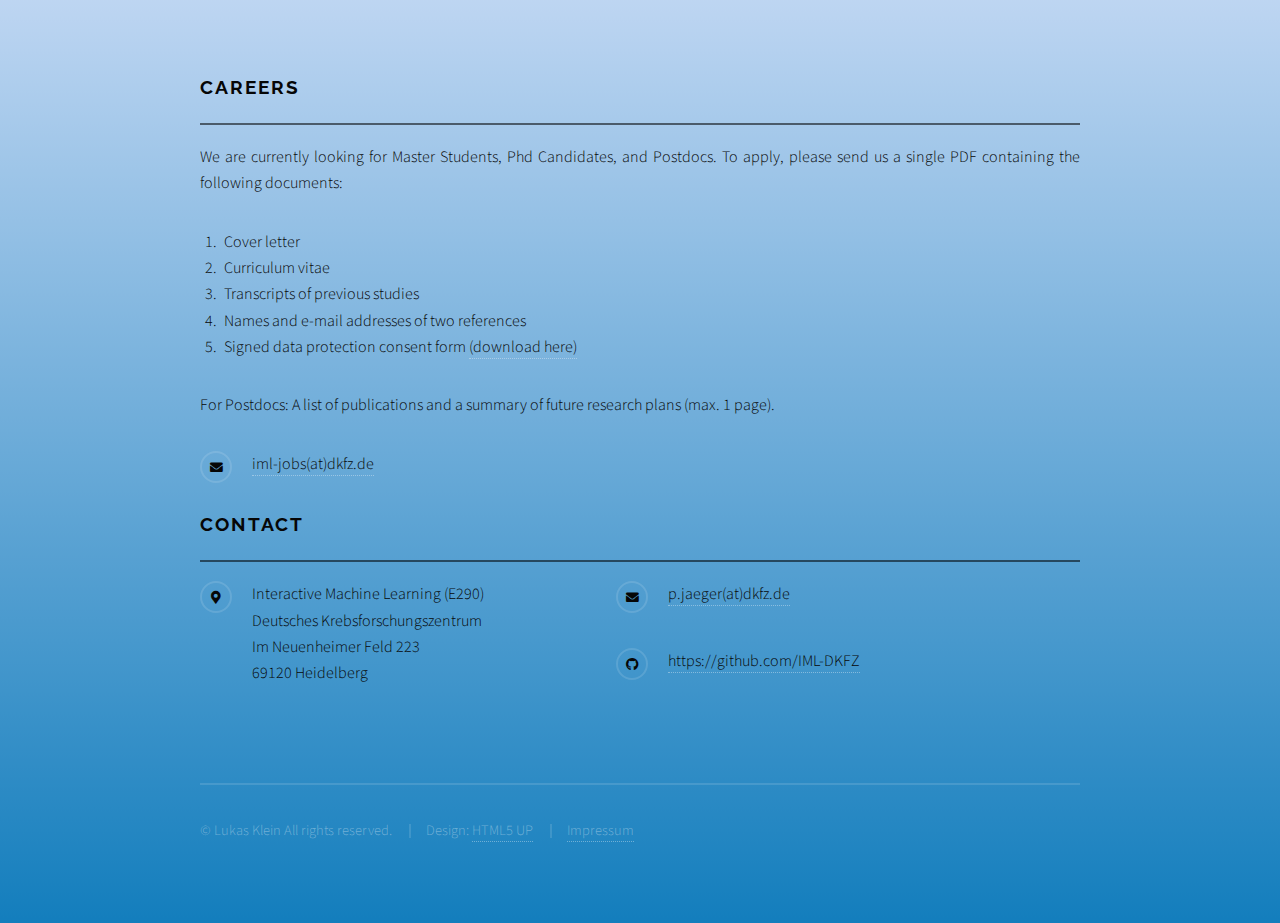
==== commit 27a11206: "Add Jeremias and FD Shifts Paper" ====
--- a/index.html
+++ b/index.html
@@ -143,14 +143,17 @@
 				<h2 class="major">Recent Publications</h2>
 				<section class="features">
 					<article>
-						<a href="publications.html" class="image"><img src="images/Blog_Pub_Images/XAI_Graphic.jpeg" alt="" /></a>
-						<h3 class="major">From Correlation to Causation: Formalizing Interpretable Machine Learning as a Statistical Process</h3>
-						<p>Lukas Klein, et al. IJCAI 2022 Workshop on XAI </p>
+						<a href="publications.html" class="image"><img src="images/Blog_Pub_Images/fdshifts.png"
+								alt="" /></a>
+						<h3 class="major">A Call to Reflect on Evaluation Practices for Failure
+							Detection in Image Classification</h3>
+						<p>Paul F. Jaeger, Carsten T. Lüth, Lukas Klein and Till J. Bungert / ICLR 2023 Oral </p>
 						<a href="publications.html" class="special">Learn more</a>
-						<a href="https://arxiv.org/abs/2207.04969" class="download">Download</a>
+						<a href="https://openreview.net/pdf?id=YnkGMIh0gvX" class="download">Download</a>
 					</article>
 					<article>
-						<a href="publications.html" class="image"><img src="images/Blog_Pub_Images/xdssl.png" alt="" /></a>
+						<a href="publications.html" class="image"><img src="images/Blog_Pub_Images/xdssl.png"
+								alt="" /></a>
 						<h3 class="major">Improving Explainability of Disentangled Representations using
 							Multipath-Attribution Mappings</h3>
 						<p>Lukas Klein, João Carvalho, et al. MIDL 2022 </p>
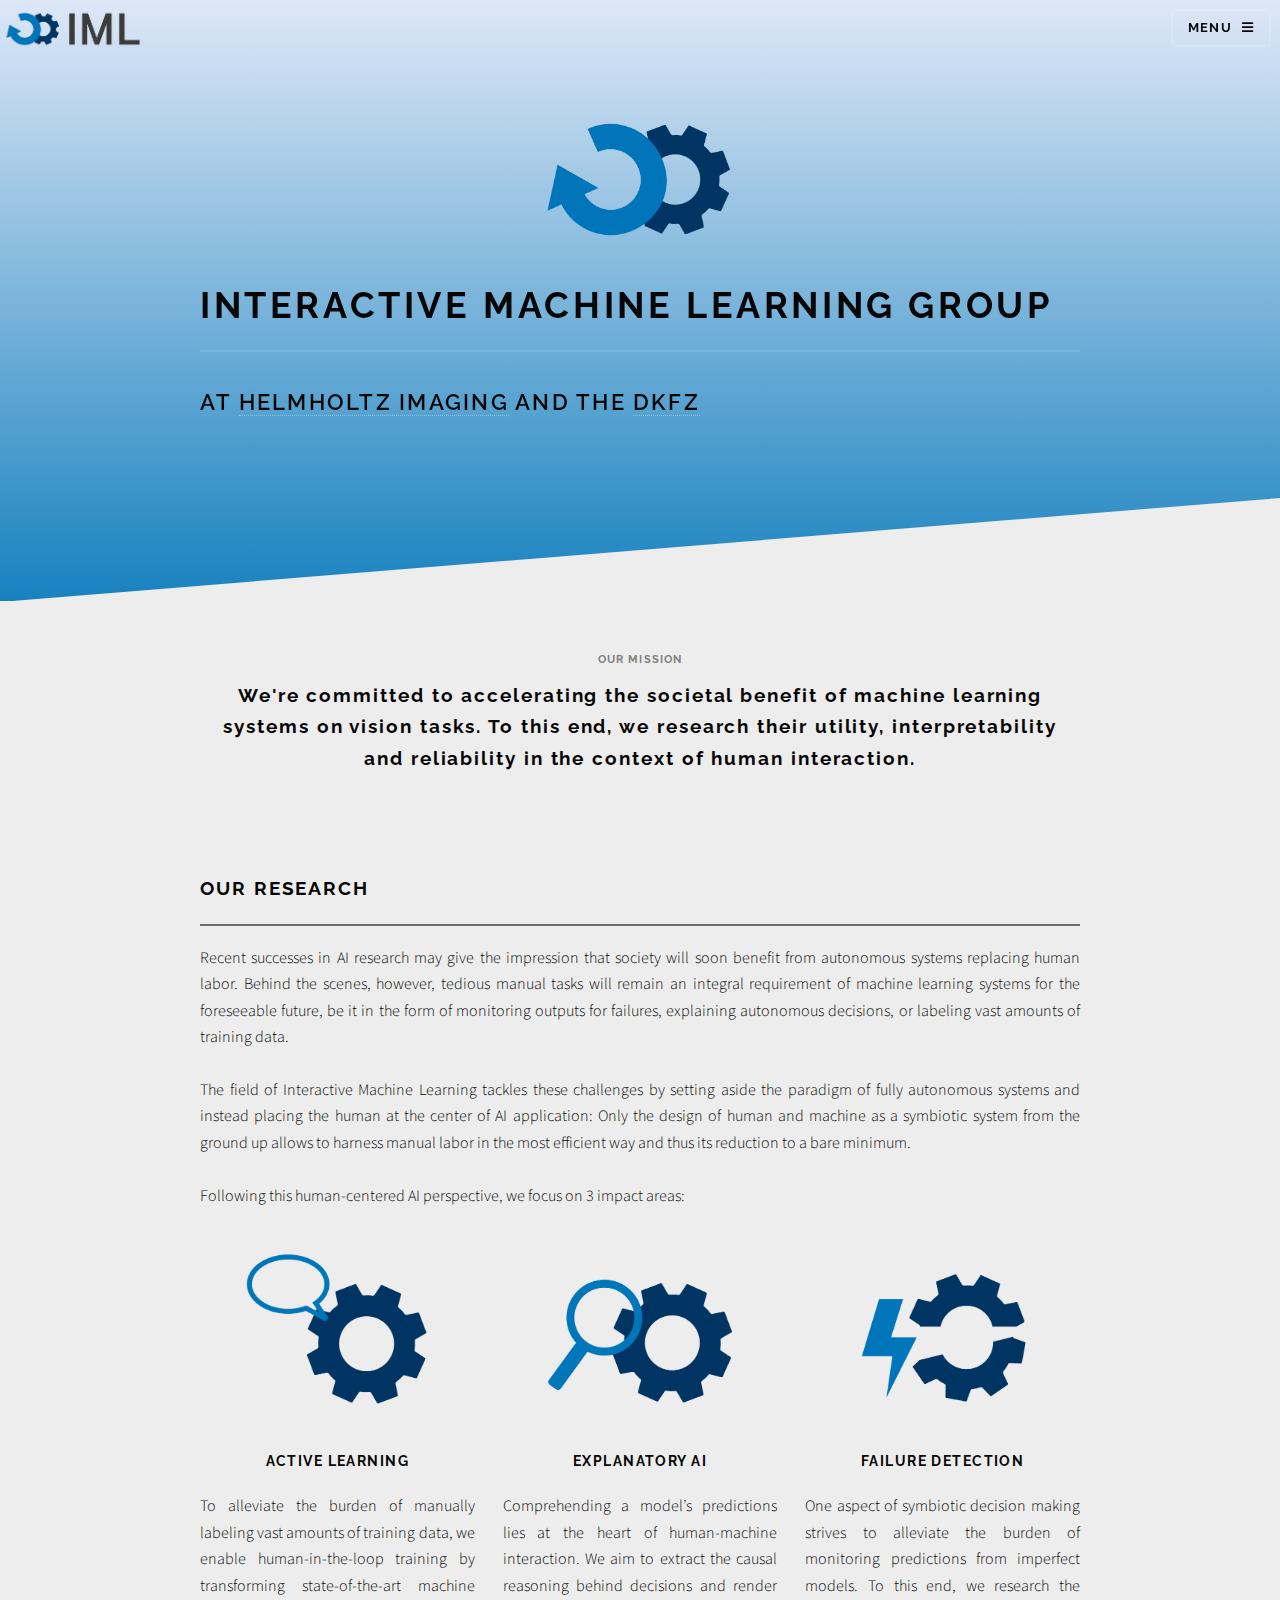
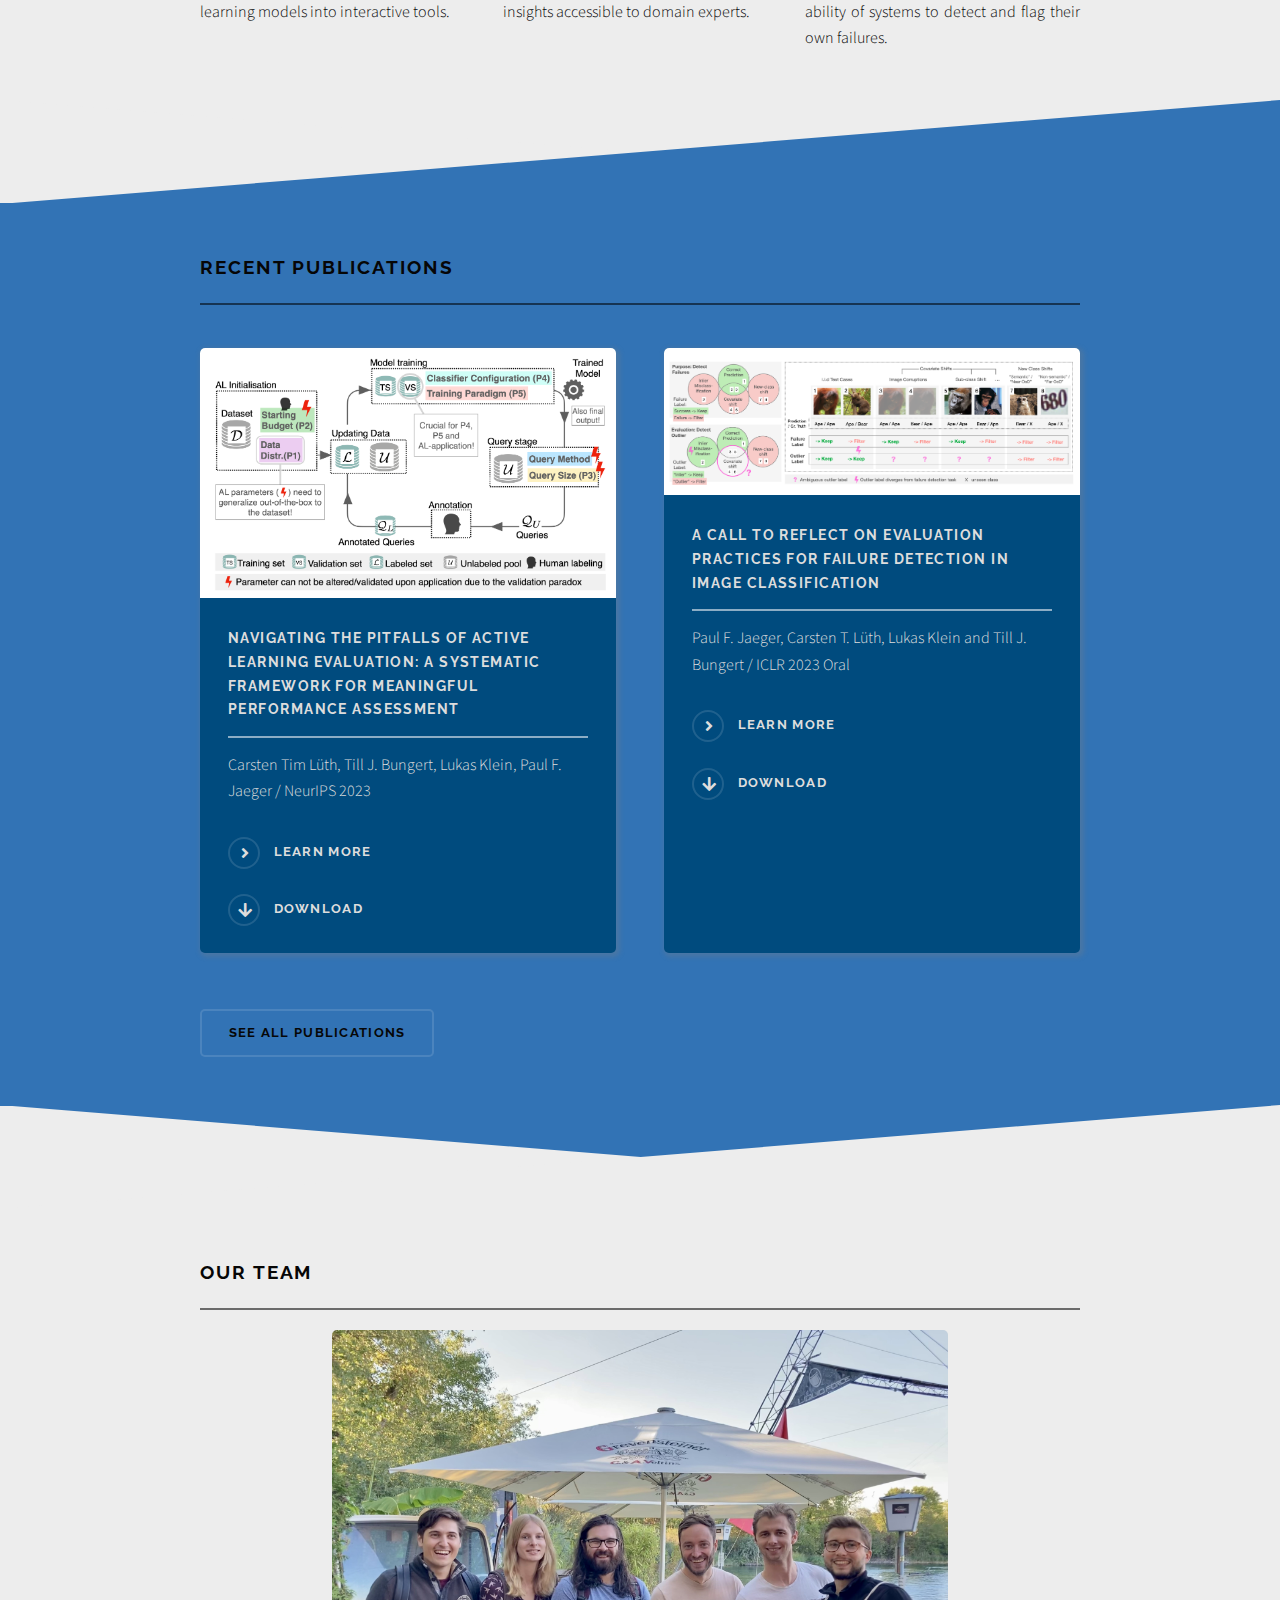
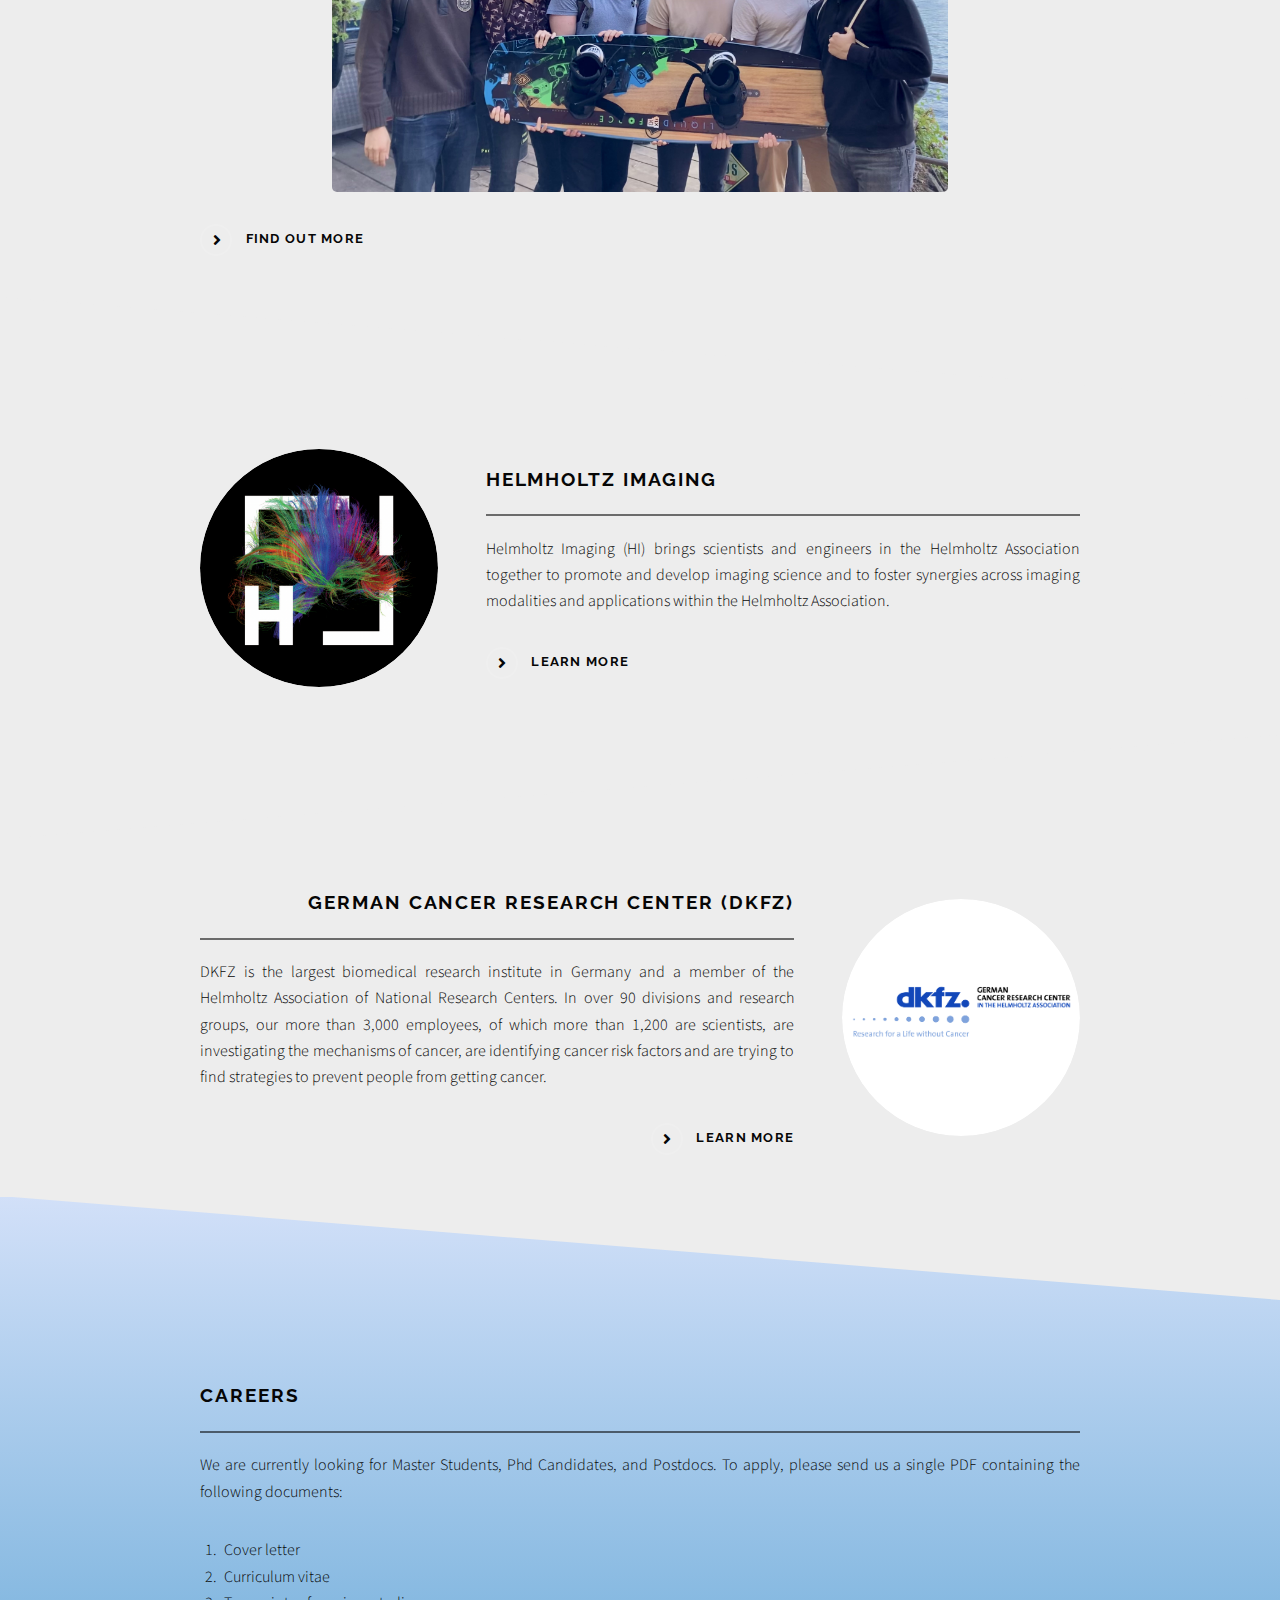
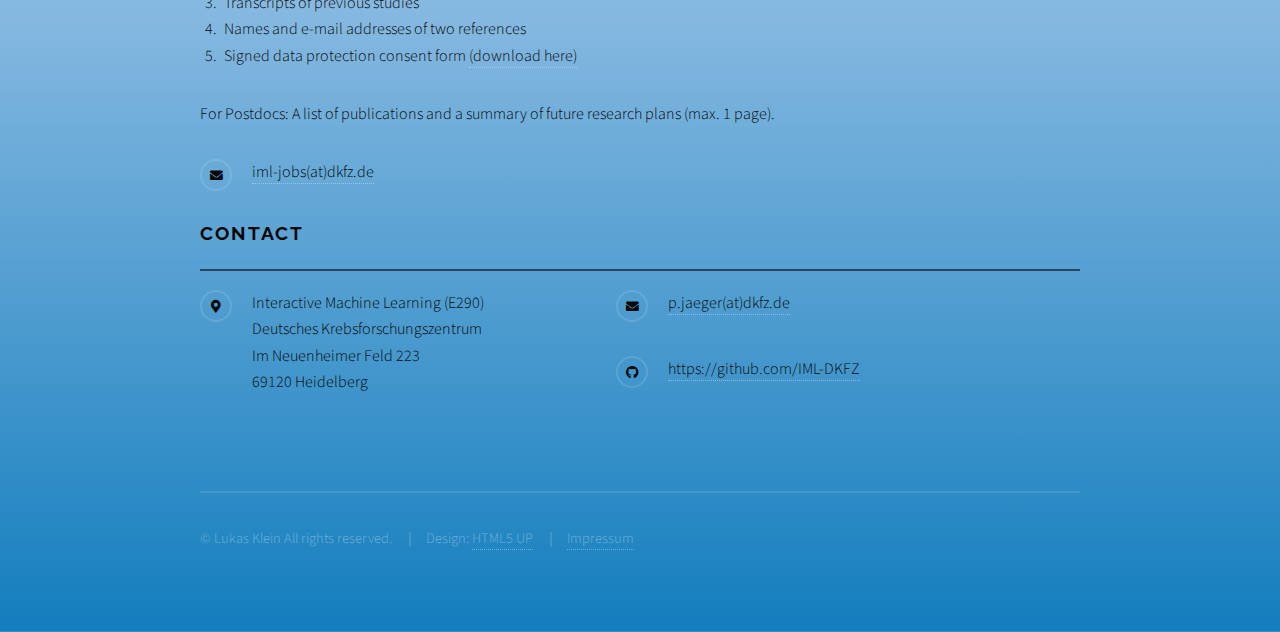
==== commit 8f7d73be: "update, remove blog" ====
--- a/index.html
+++ b/index.html
@@ -36,7 +36,6 @@
 				<ul class="links">
 					<li><a href="index.html">Home</a></li>
 					<li><a href="publications.html">Publications</a></li>
-					<li><a href="blog.html">Blog</a></li>
 					<li><a href="aboutus.html">Team</a></li>
 					<li><a href="careers.html">Careers</a></li>
 					<li><a href="https://github.com/IML-DKFZ" target="_blank" rel="noopener noreferrer">GitHub</a></li>
@@ -143,6 +142,14 @@
 				<h2 class="major">Recent Publications</h2>
 				<section class="features">
 					<article>
+						<a href="publications.html" class="image"><img src="images/Blog_Pub_Images/AL_pitfalls.png"
+								alt="" /></a>
+						<h3 class="major">Navigating the Pitfalls of Active Learning Evaluation: A Systematic Framework for Meaningful Performance Assessment</h3>
+						<p>Carsten Tim Lüth, Till J. Bungert, Lukas Klein, Paul F. Jaeger / NeurIPS 2023</p>
+						<a href="publications.html" class="special">Learn more</a>
+						<a href="https://openreview.net/pdf?id=Dqn715Txgl" class="download">Download</a>
+					</article>
+					<article>
 						<a href="publications.html" class="image"><img src="images/Blog_Pub_Images/fdshifts.png"
 								alt="" /></a>
 						<h3 class="major">A Call to Reflect on Evaluation Practices for Failure
@@ -151,15 +158,6 @@
 						<a href="publications.html" class="special">Learn more</a>
 						<a href="https://openreview.net/pdf?id=YnkGMIh0gvX" class="download">Download</a>
 					</article>
-					<article>
-						<a href="publications.html" class="image"><img src="images/Blog_Pub_Images/xdssl.png"
-								alt="" /></a>
-						<h3 class="major">Improving Explainability of Disentangled Representations using
-							Multipath-Attribution Mappings</h3>
-						<p>Lukas Klein, João Carvalho, et al. MIDL 2022 </p>
-						<a href="publications.html" class="special">Learn more</a>
-						<a href="https://openreview.net/pdf?id=3uQ2Z0MhnoE" class="download">Download</a>
-					</article>
 				</section>
 				<ul class="actions">
 					<li><a href="publications.html" class="button">See all Publications</a></li>
@@ -170,33 +168,33 @@
 		</section>
 
 		<!-- Four -->
-		<section id="four" class="wrapper alt style2">
+		<!-- <section id="four" class="wrapper alt style2">
 			<div class="inner">
 				<h2 class="major">Our Blog</h2>
 				<section class="features">
-					<!-- <article>
+					<article>
 						<a href="blog.html" class="image"><img src="images/Blog_Pub_Images/xdssl.png" alt="" /></a>
 						<h3 class="major">Improving Explainability of Disentangled Representations
 							using
 							Multipath-Attribution Mappings</h3>
 						<p>Ethan Perez, Saffron Huang, et al. arXiv 2022 </p>
 						<a href="/blog_article_1.html" class="special">Learn more</a>
-					</article> -->
+					</article> 
 				</section>
 				<ul class="actions">
 					<li><a href="blog.html" class="button">Browse our Blog</a></li>
 				</ul>
 			</div>
-		</section>
+		</section> -->
 
 		</section>
 
 		<section id="wrapper">
-			<section id="eight" class="wrapper alt style1">
+			<section id="eight" class="wrapper style2">
 				<div class="inner">
 					<div class="content">
 						<h2 class="major">Our Team</h2>
-						<div><span class="image fit" style="width: 80%; margin-left: auto;
+						<div><span class="image fit" style="width: 70%; margin-left: auto;
 							margin-right: auto;"><img src="images/team2.jpg" alt="" /></span></div>
 						<a href="aboutus.html" class="special">Find out more</a>
 					</div>
@@ -204,7 +202,7 @@
 			</section>
 
 			<!-- One -->
-			<section id="one" class="wrapper spotlight style1">
+			<section id="one" class="wrapper alt spotlight style1">
 				<div class="inner">
 					<a href="#" class="image"><img src="images/hi.png" alt="" /></a>
 					<div class="content">
@@ -220,7 +218,7 @@
 			</section>
 
 			<!-- Two -->
-			<section id="two" class="wrapper alt spotlight style1">
+			<section id="two" class="wrapper spotlight style1">
 				<div class="inner">
 					<a href="#" class="image"><img src="images/dkfz.png" alt="" /></a>
 					<div class="content">
--- a/assets/css/main.css
+++ b/assets/css/main.css
@@ -4333,7 +4333,7 @@
 
 	#footer {
 		background-color: #c1c5d8;
-		background-image: linear-gradient(to top,rgba(0, 118, 186, 0.9), rgba(212, 227, 252, 0.9)), url("../../images/bg2.gif");
+		background-image: linear-gradient(to top, rgba(0, 118, 186, 0.9), rgba(212, 227, 252, 0.9)), url("../../images/bg2.gif");
 		background-size: auto,
 			cover;
 		background-position: center,
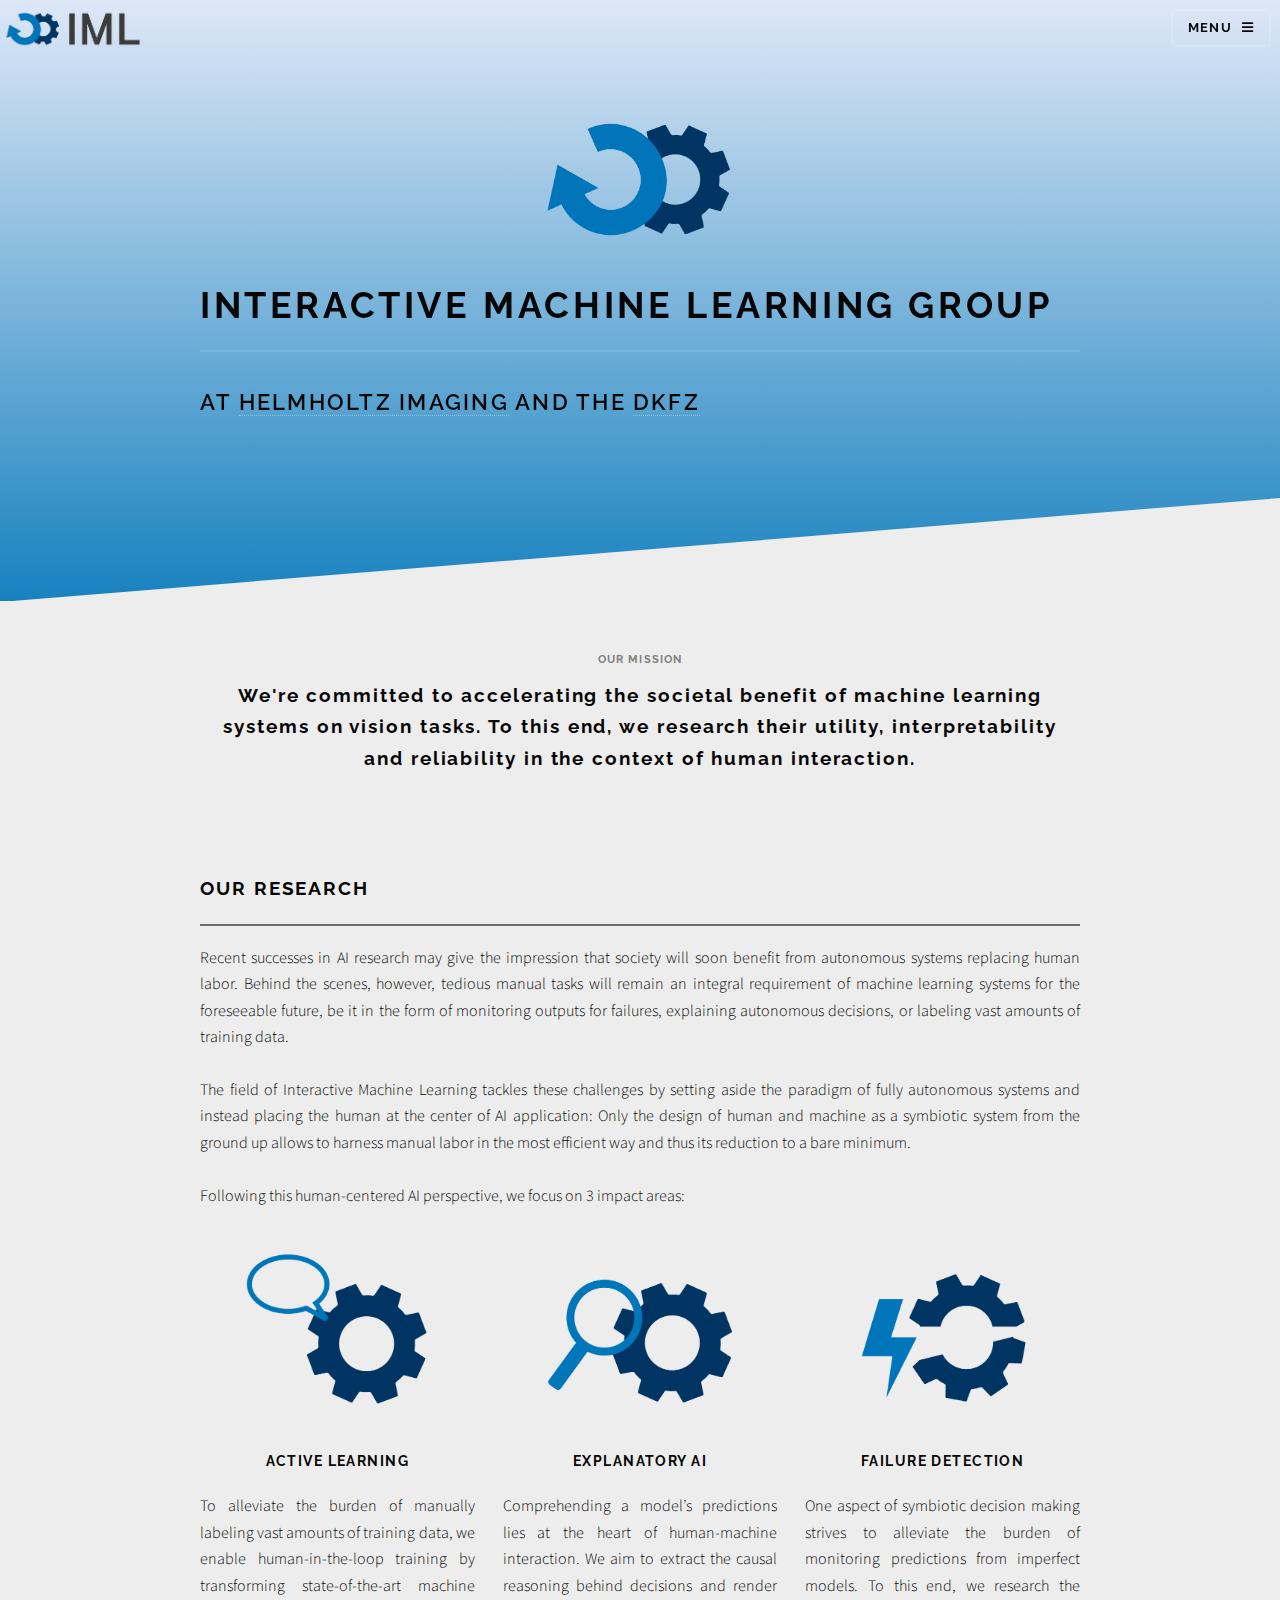
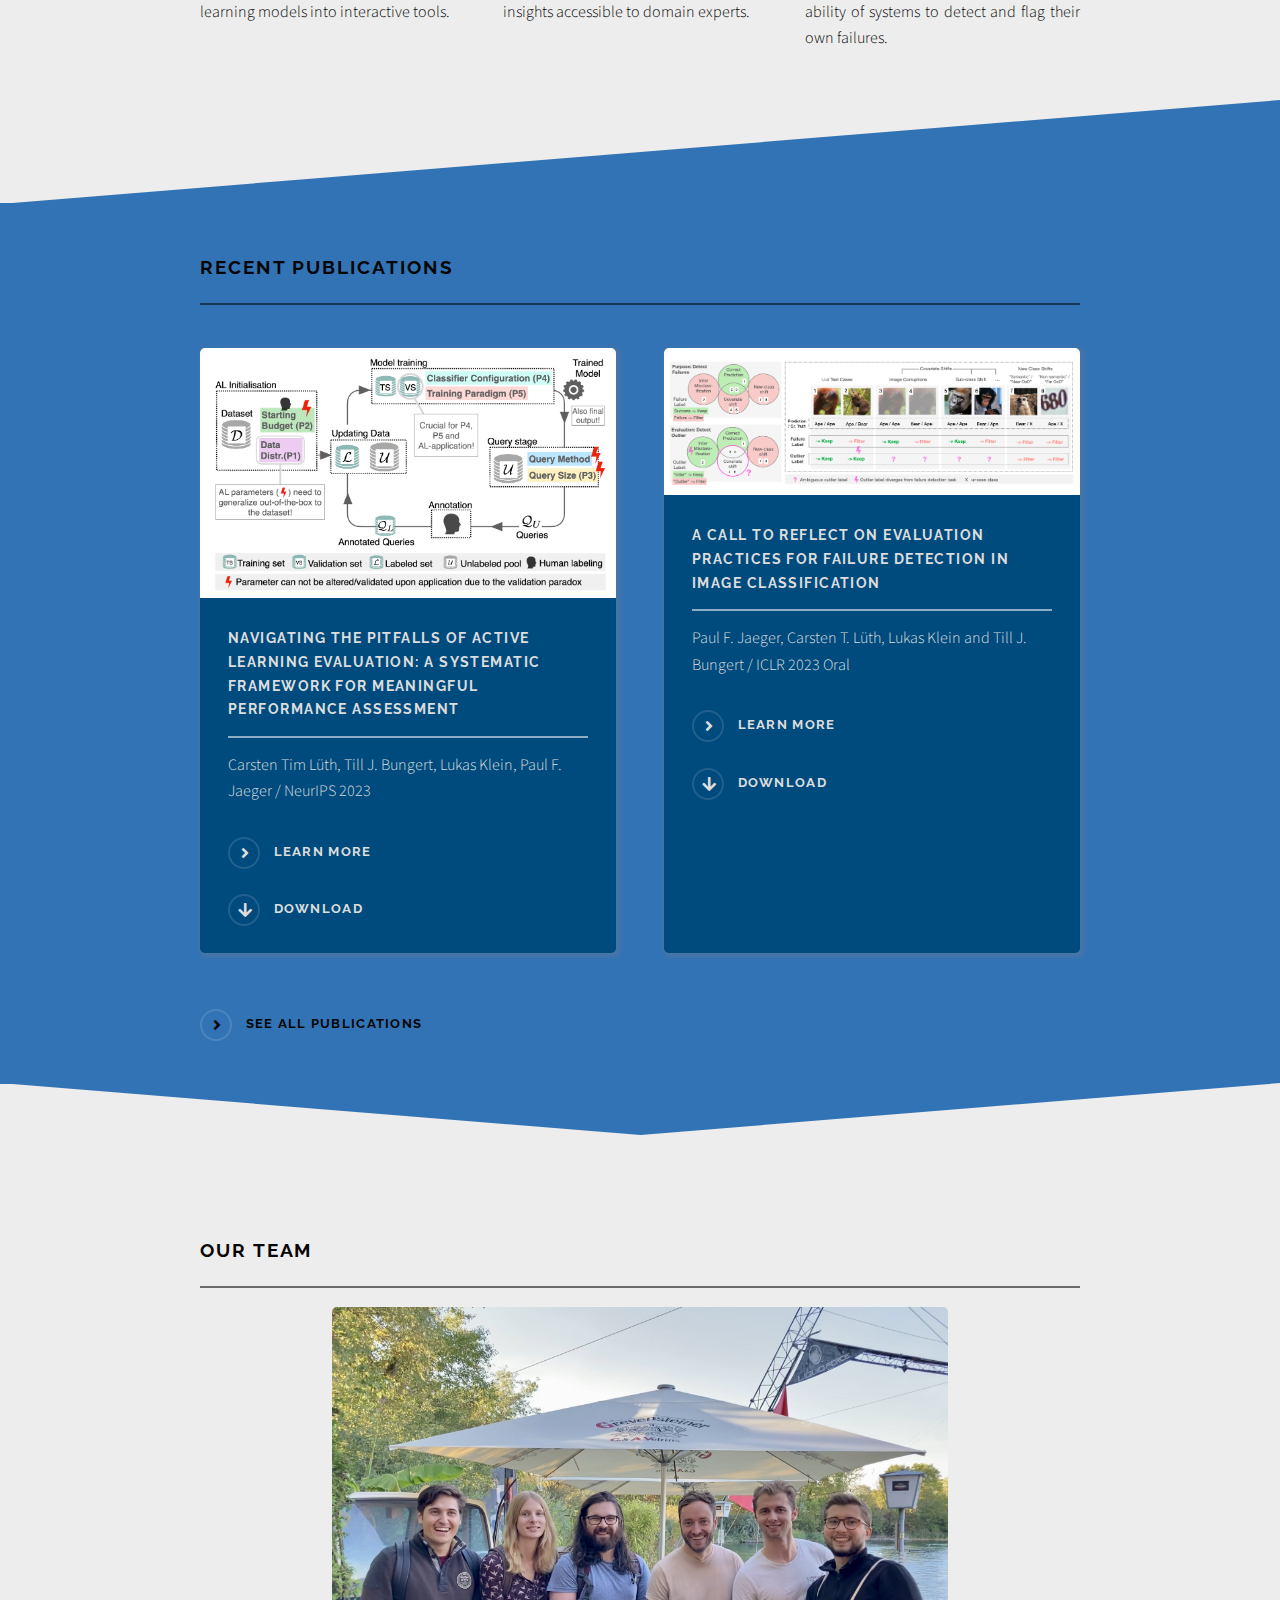
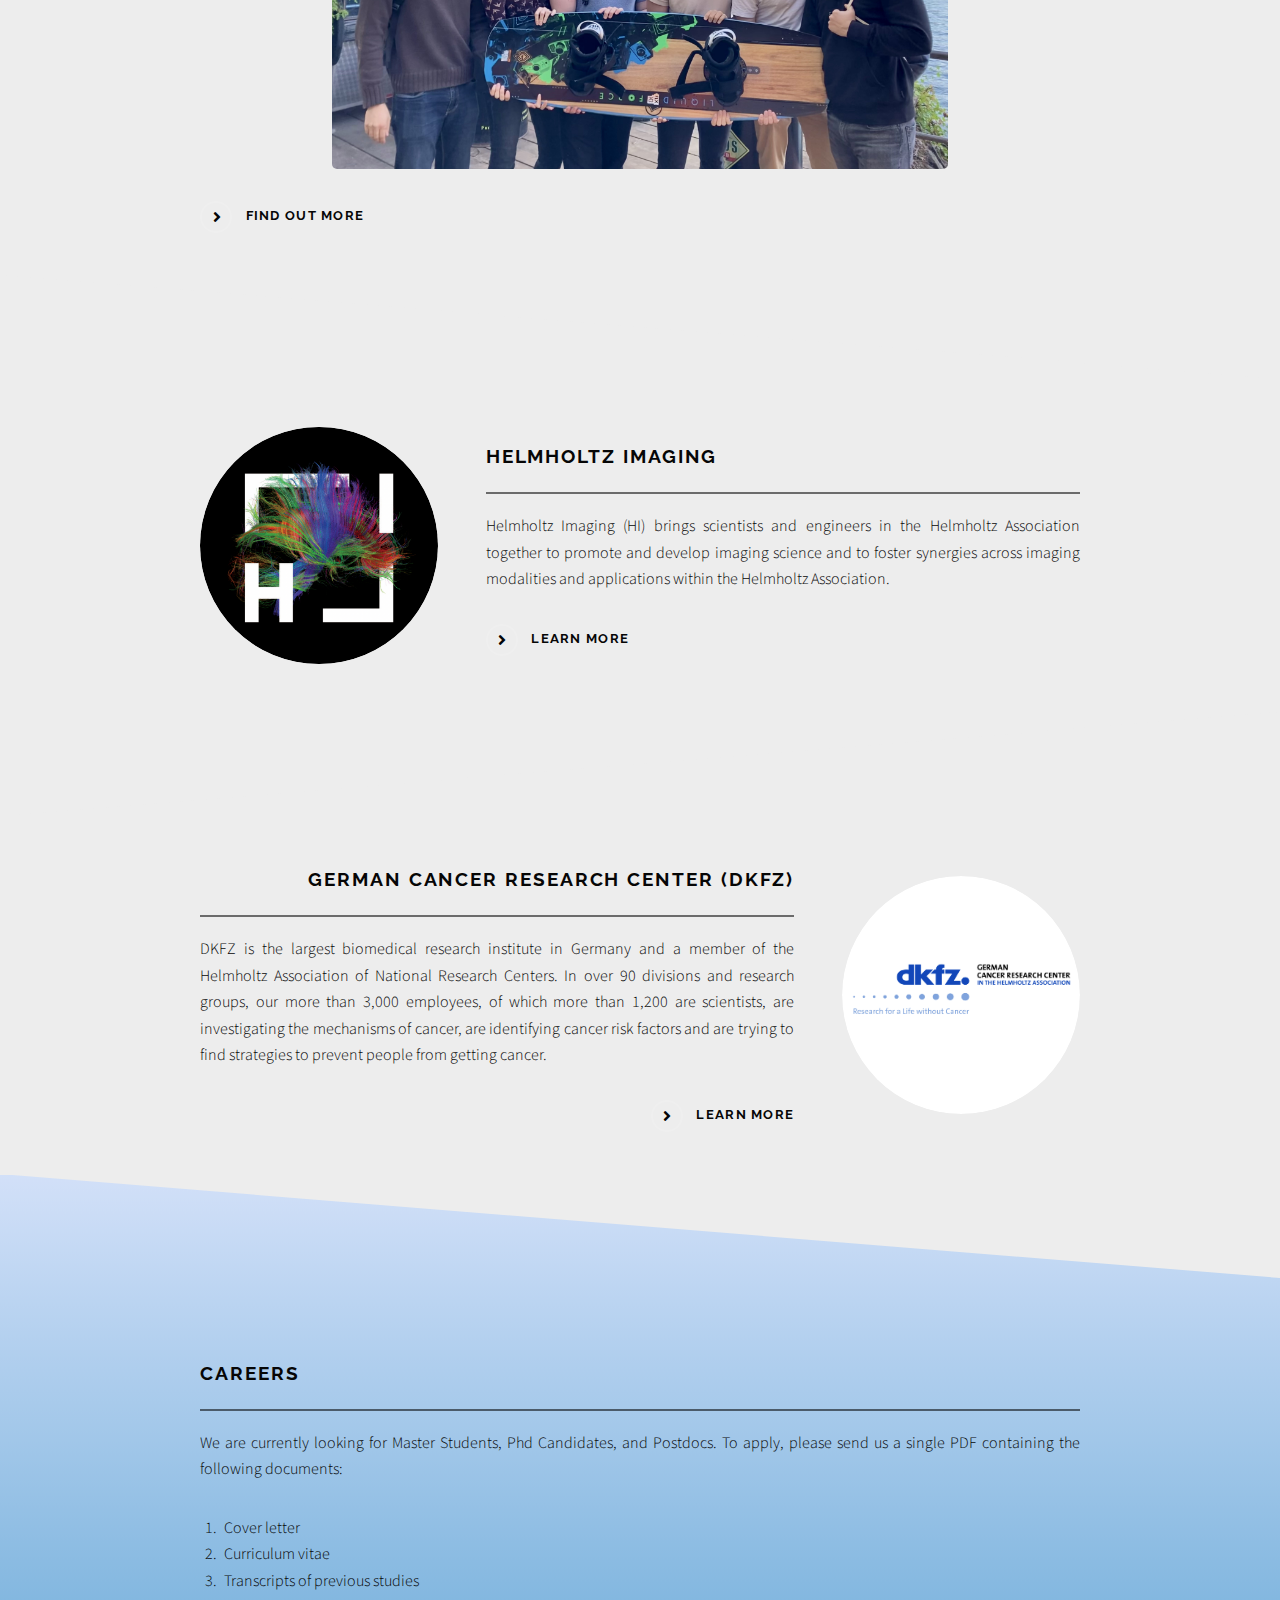
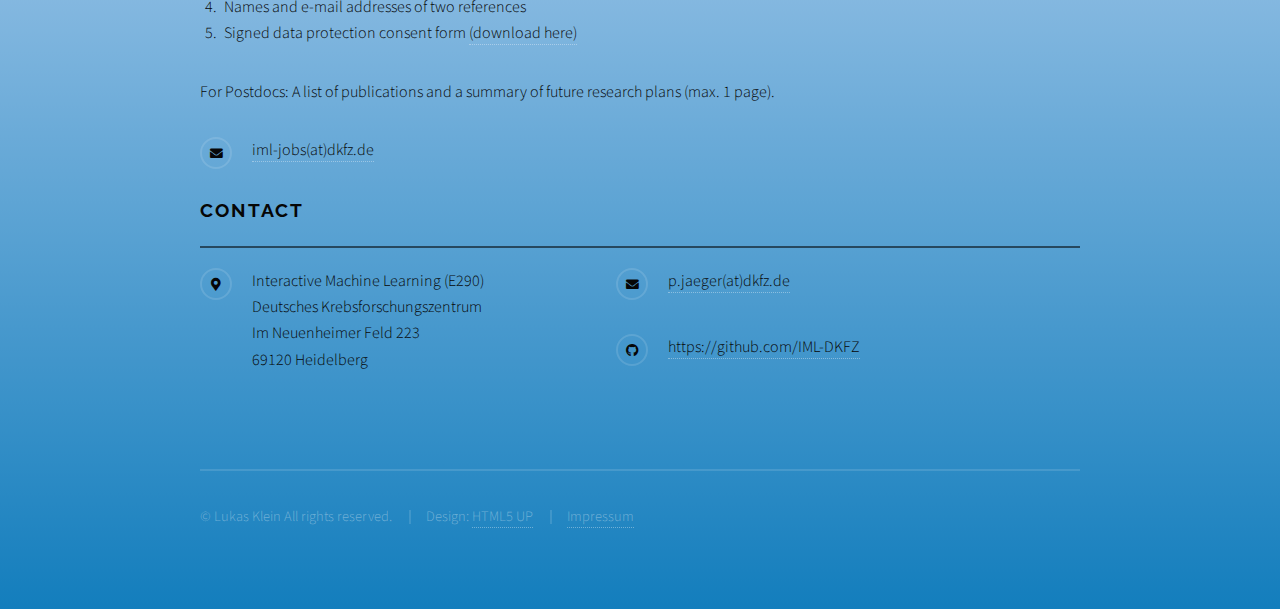
==== commit ac54e531: "change in publications bg color" ====
--- a/index.html
+++ b/index.html
@@ -159,9 +159,7 @@
 						<a href="https://openreview.net/pdf?id=YnkGMIh0gvX" class="download">Download</a>
 					</article>
 				</section>
-				<ul class="actions">
-					<li><a href="publications.html" class="button">See all Publications</a></li>
-				</ul>
+				<a href="publications.html" class="special">See all Publications</a>
 			</div>
 		</section>
 
--- a/assets/css/main.css
+++ b/assets/css/main.css
@@ -2994,13 +2994,13 @@
 }
 
 table tbody tr {
-	border: solid 1px rgba(255, 255, 255, 0.125);
+	border: solid 1px rgba(0, 0, 0, 0.1);
 	border-left: 0;
 	border-right: 0;
 }
 
 table tbody tr:nth-child(2n + 1) {
-	background-color: rgba(255, 255, 255, 0.025);
+	background-color: rgba(0, 0, 0, 0.02);
 }
 
 table td {
@@ -3016,11 +3016,11 @@
 }
 
 table thead {
-	border-bottom: solid 2px rgba(255, 255, 255, 0.125);
+	border-bottom: solid 2px rgba(0, 0, 0, 0.1);
 }
 
 table tfoot {
-	border-top: solid 2px rgba(255, 255, 255, 0.125);
+	border-top: solid 2px rgba(0, 0, 0, 0.1);
 }
 
 table.alt {
@@ -3028,7 +3028,7 @@
 }
 
 table.alt tbody tr td {
-	border: solid 1px rgba(255, 255, 255, 0.125);
+	border: solid 1px rgba(0, 0, 0, 0.1);
 	border-left-width: 0;
 	border-top-width: 0;
 }
@@ -3067,7 +3067,7 @@
 	background-color: transparent;
 	border-radius: 5px;
 	border: 0;
-	box-shadow: inset 0 0 0 2px rgba(255, 255, 255, 0.125);
+	box-shadow: inset 0 0 0 2px rgba(50, 115, 181, 1);
 	color: #060606 !important;
 	cursor: pointer;
 	display: inline-block;
@@ -3089,7 +3089,7 @@
 input[type="button"]:hover,
 button:hover,
 .button:hover {
-	background-color: rgba(255, 255, 255, 0.025);
+	background-color: rgba(50, 115, 181, 0.1);
 }
 
 input[type="submit"]:active,
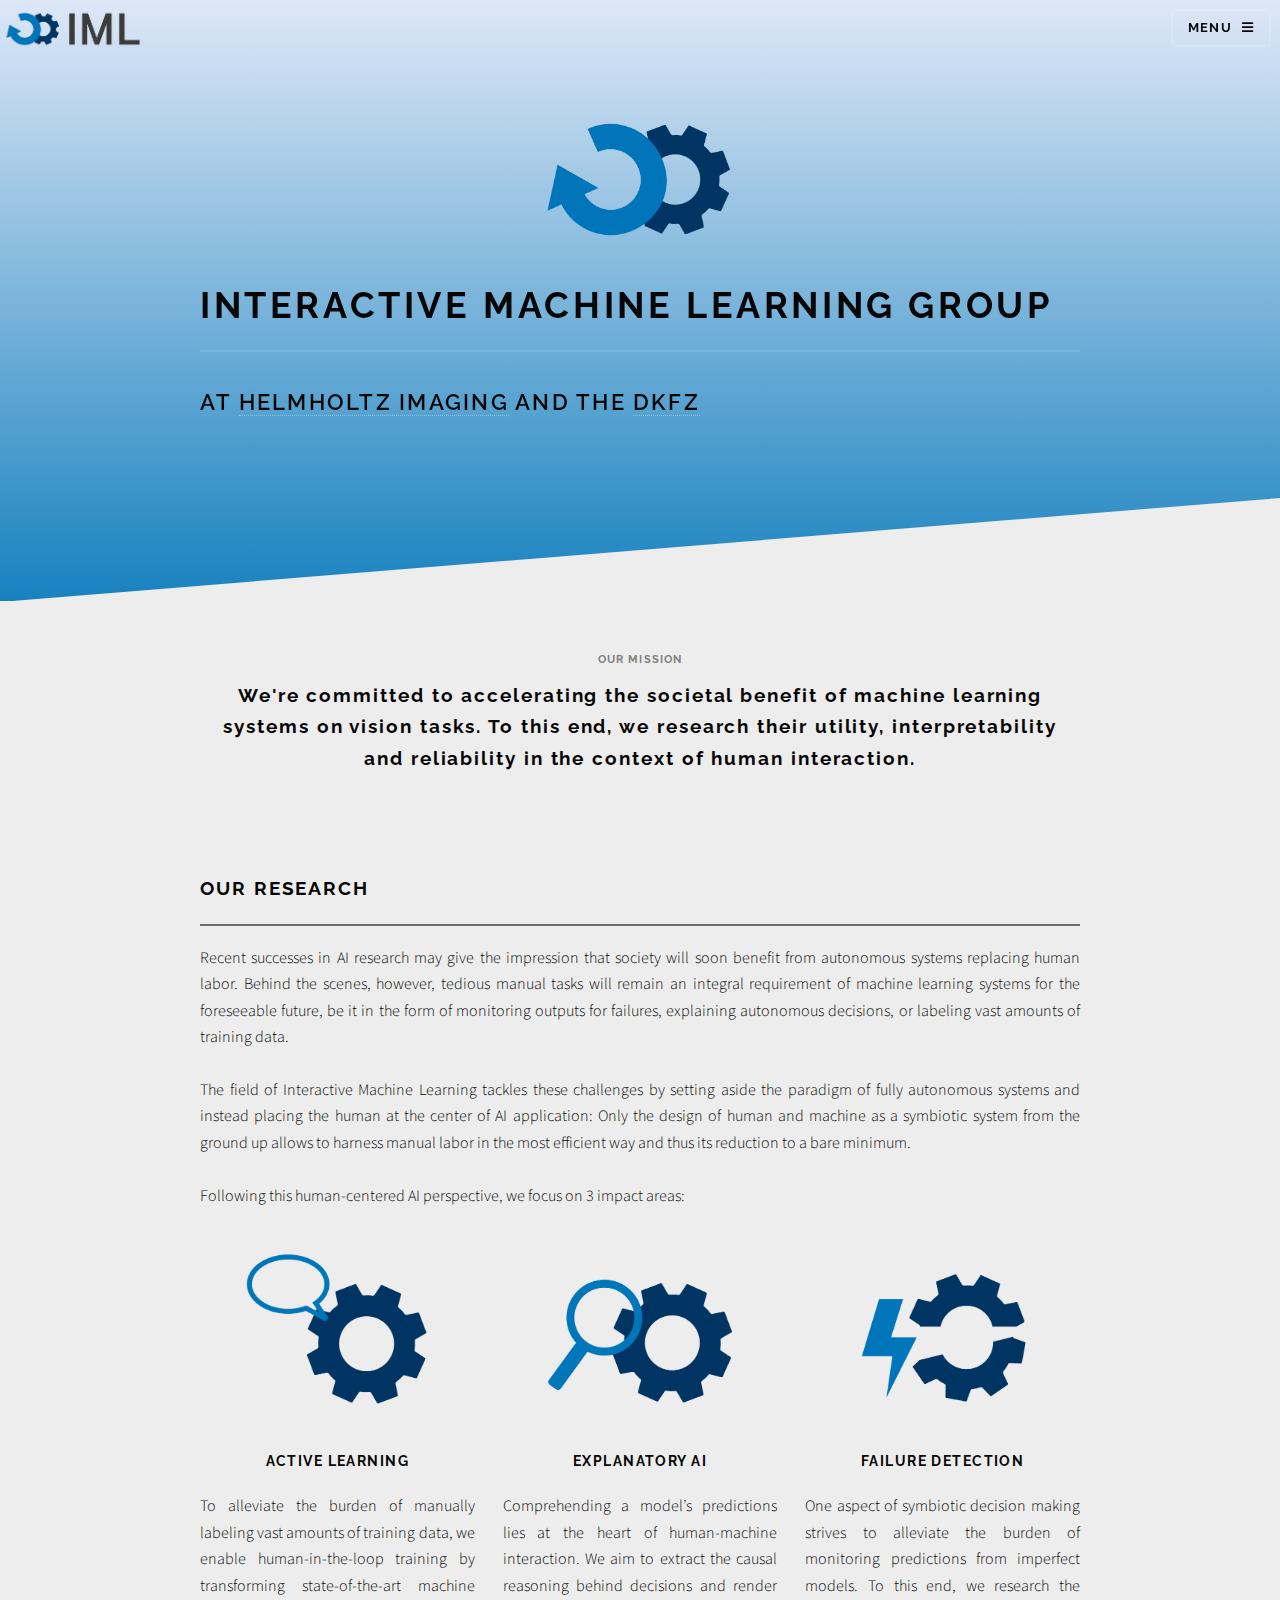
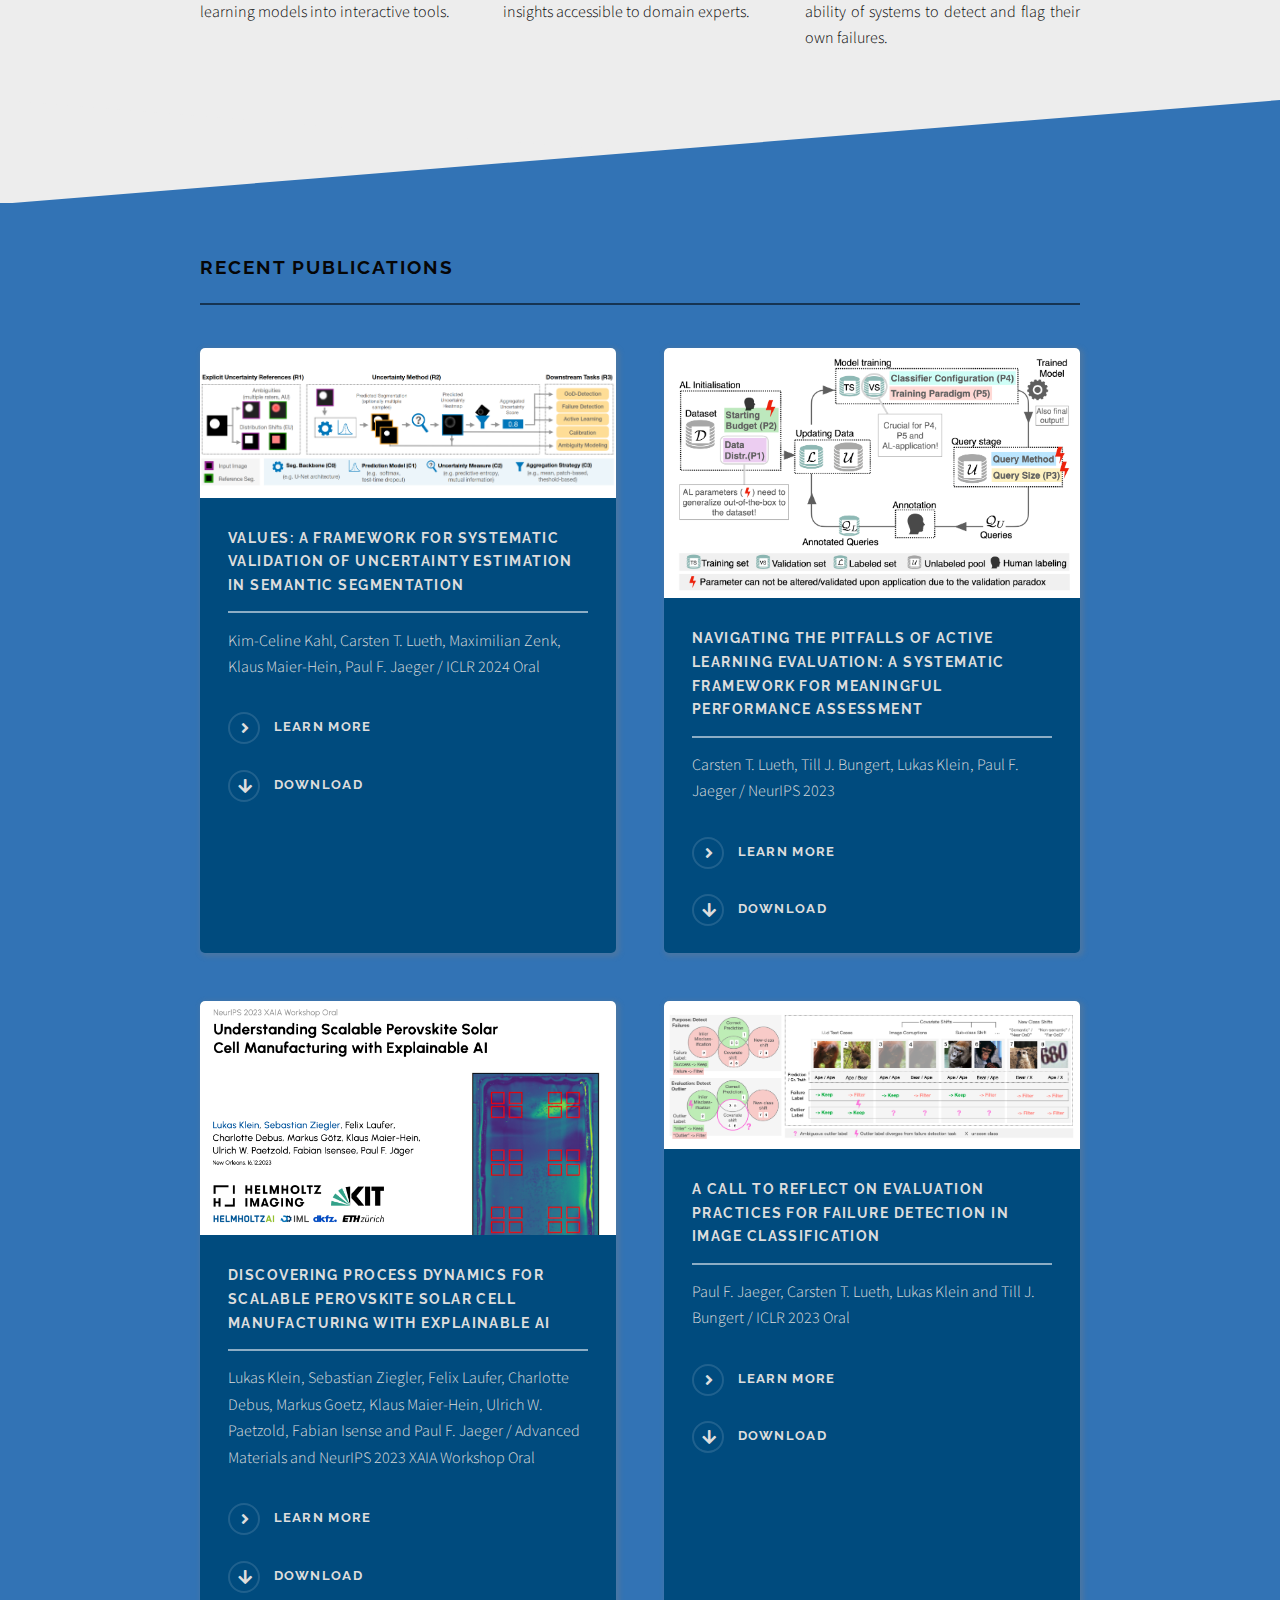
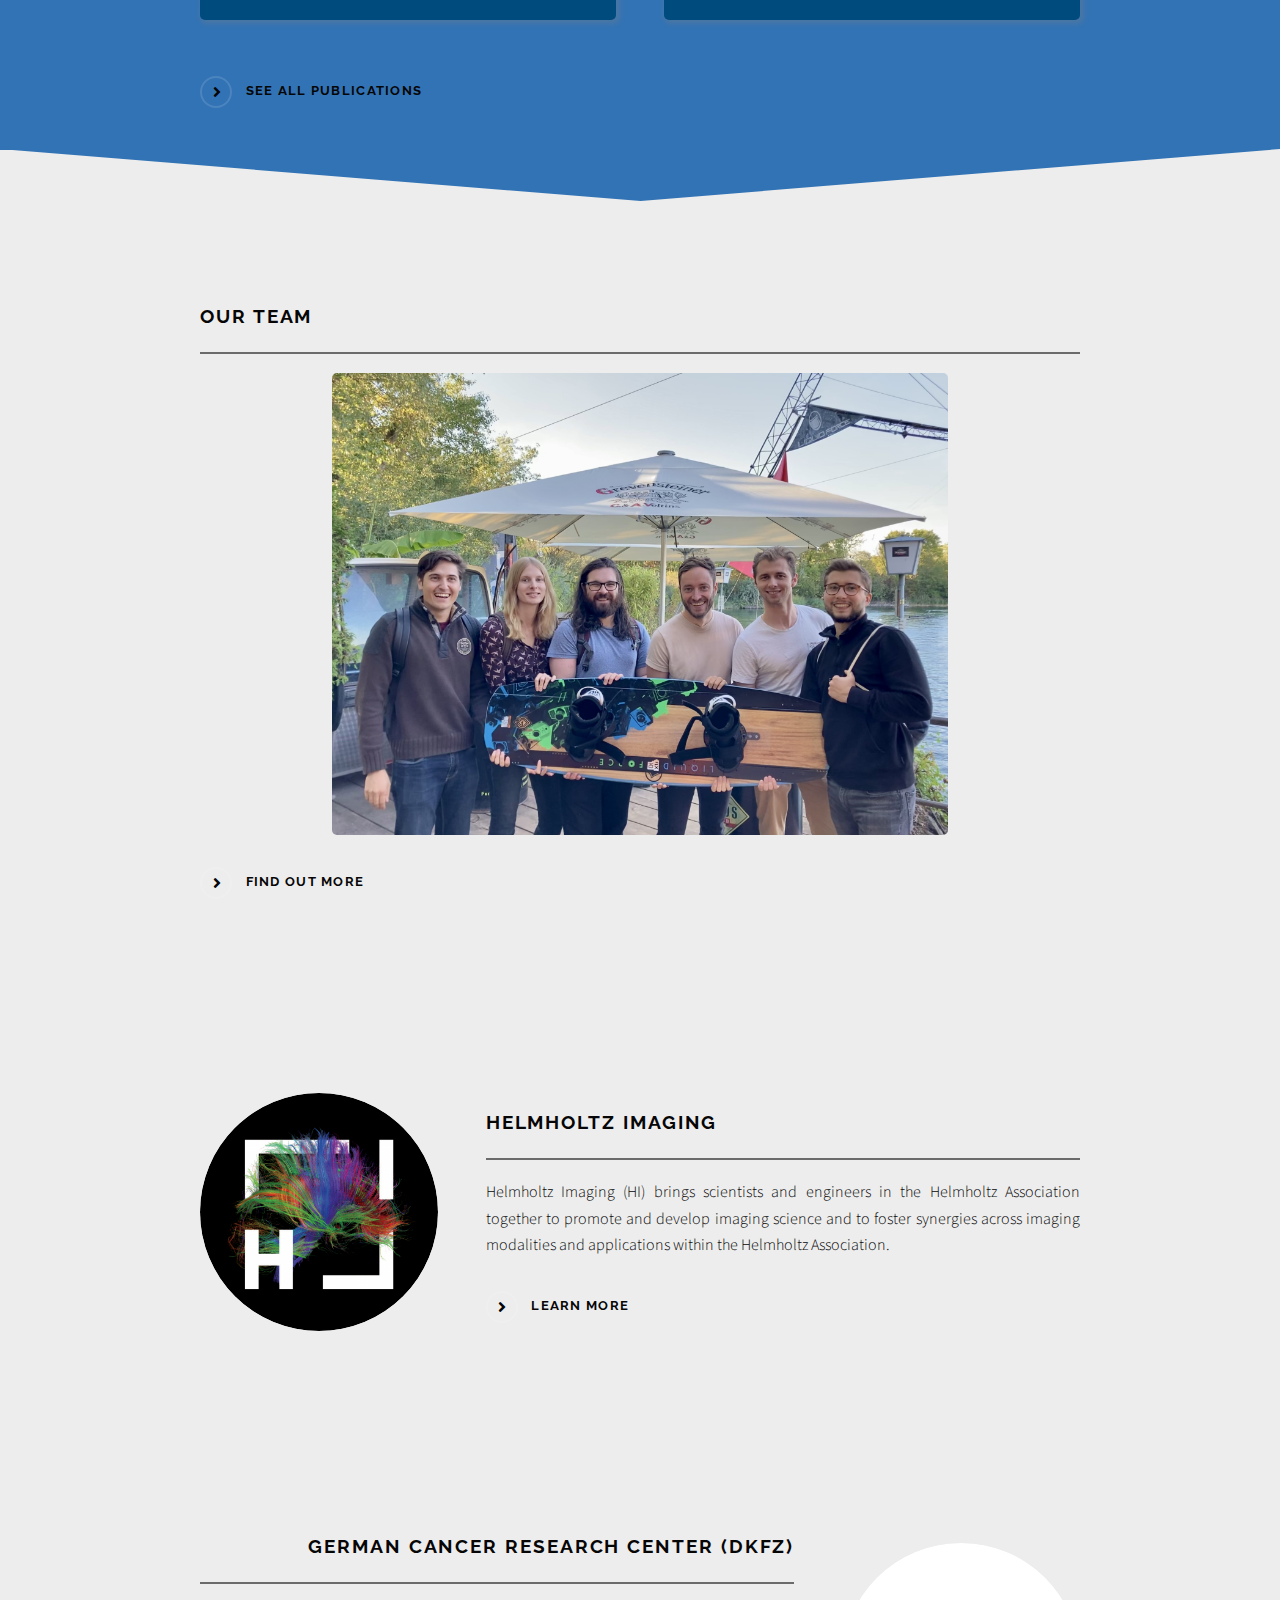
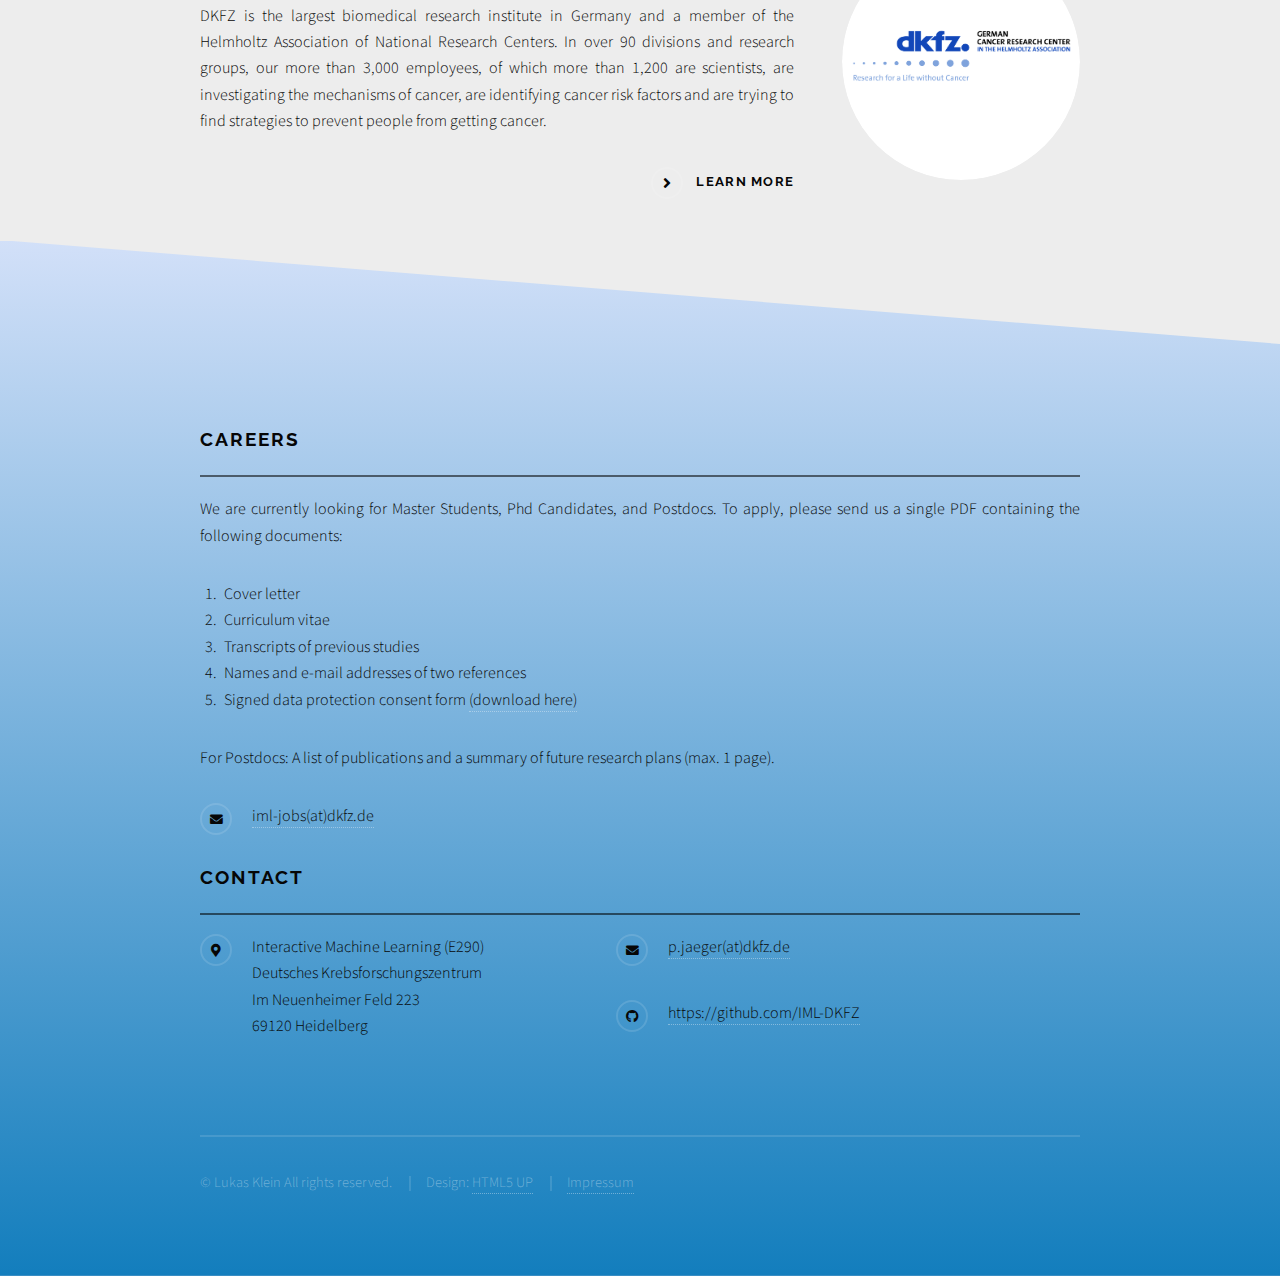
==== commit d6ca6085: "add selen, new publications, 4 pub on index page" ====
--- a/index.html
+++ b/index.html
@@ -142,19 +142,35 @@
 				<h2 class="major">Recent Publications</h2>
 				<section class="features">
 					<article>
+						<a href="publications.html" class="image"><img src="images/Blog_Pub_Images/values.png"
+								alt="" /></a>
+						<h3 class="major">ValUES: A Framework for Systematic Validation of Uncertainty Estimation in Semantic Segmentation</h3>
+						<p>Kim-Celine Kahl, Carsten T. Lueth, Maximilian Zenk, Klaus Maier-Hein, Paul F. Jaeger / ICLR 2024 Oral</p>
+						<a href="publications.html" class="special">Learn more</a>
+						<a href="https://arxiv.org/pdf/2401.08501.pdf" class="download">Download</a>
+					</article>
+					<article>
 						<a href="publications.html" class="image"><img src="images/Blog_Pub_Images/AL_pitfalls.png"
 								alt="" /></a>
 						<h3 class="major">Navigating the Pitfalls of Active Learning Evaluation: A Systematic Framework for Meaningful Performance Assessment</h3>
-						<p>Carsten Tim Lüth, Till J. Bungert, Lukas Klein, Paul F. Jaeger / NeurIPS 2023</p>
+						<p>Carsten T. Lueth, Till J. Bungert, Lukas Klein, Paul F. Jaeger / NeurIPS 2023</p>
 						<a href="publications.html" class="special">Learn more</a>
 						<a href="https://openreview.net/pdf?id=Dqn715Txgl" class="download">Download</a>
+					</article>
+					<article>
+						<a href="publications.html" class="image"><img src="images/Blog_Pub_Images/perovskite.png"
+								alt="" /></a>
+						<h3 class="major">Discovering Process Dynamics for Scalable Perovskite Solar Cell Manufacturing with Explainable AI</h3>
+						<p>Lukas Klein, Sebastian Ziegler, Felix Laufer, Charlotte Debus, Markus Goetz, Klaus Maier-Hein, Ulrich W. Paetzold, Fabian Isense and Paul F. Jaeger / Advanced Materials and NeurIPS 2023 XAIA Workshop Oral</p>
+						<a href="publications.html" class="special">Learn more</a>
+						<a href="https://onlinelibrary.wiley.com/doi/epdf/10.1002/adma.202307160" class="download">Download</a>
 					</article>
 					<article>
 						<a href="publications.html" class="image"><img src="images/Blog_Pub_Images/fdshifts.png"
 								alt="" /></a>
 						<h3 class="major">A Call to Reflect on Evaluation Practices for Failure
 							Detection in Image Classification</h3>
-						<p>Paul F. Jaeger, Carsten T. Lüth, Lukas Klein and Till J. Bungert / ICLR 2023 Oral </p>
+						<p>Paul F. Jaeger, Carsten T. Lueth, Lukas Klein and Till J. Bungert / ICLR 2023 Oral </p>
 						<a href="publications.html" class="special">Learn more</a>
 						<a href="https://openreview.net/pdf?id=YnkGMIh0gvX" class="download">Download</a>
 					</article>
